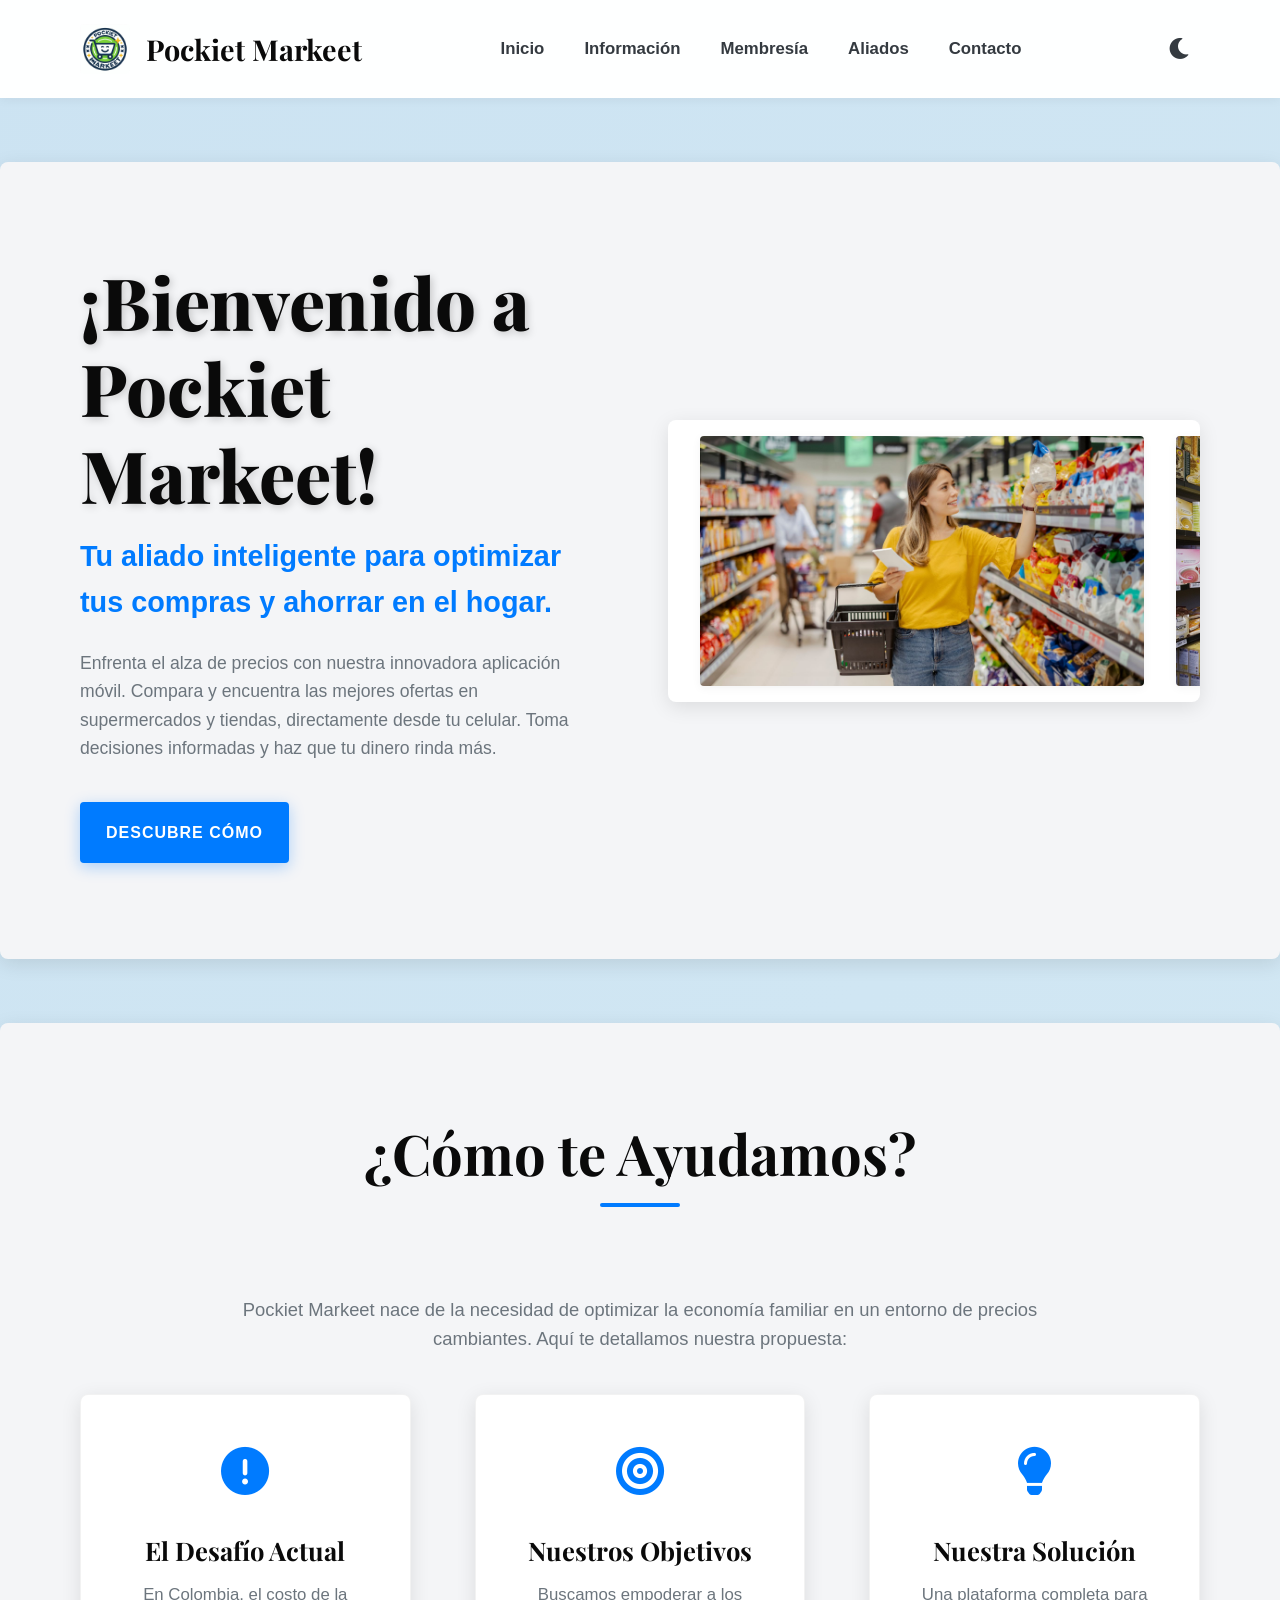
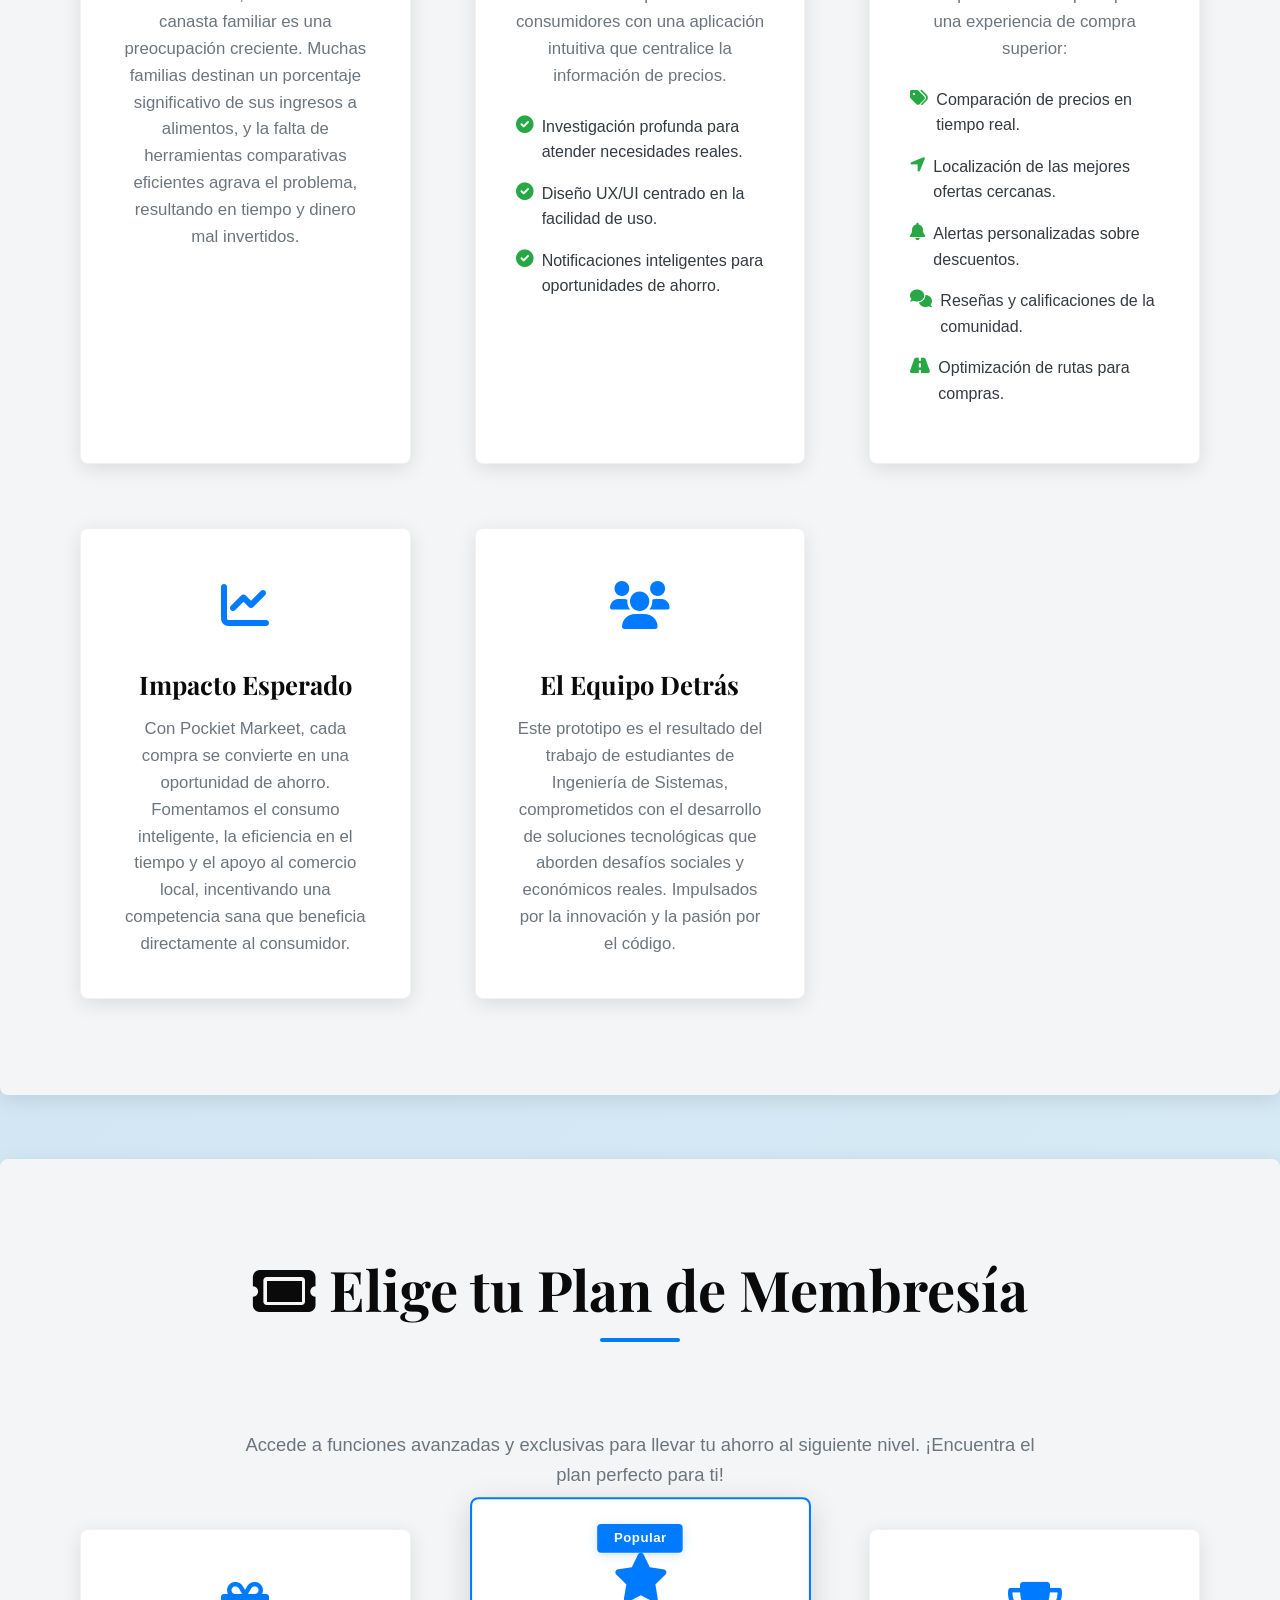
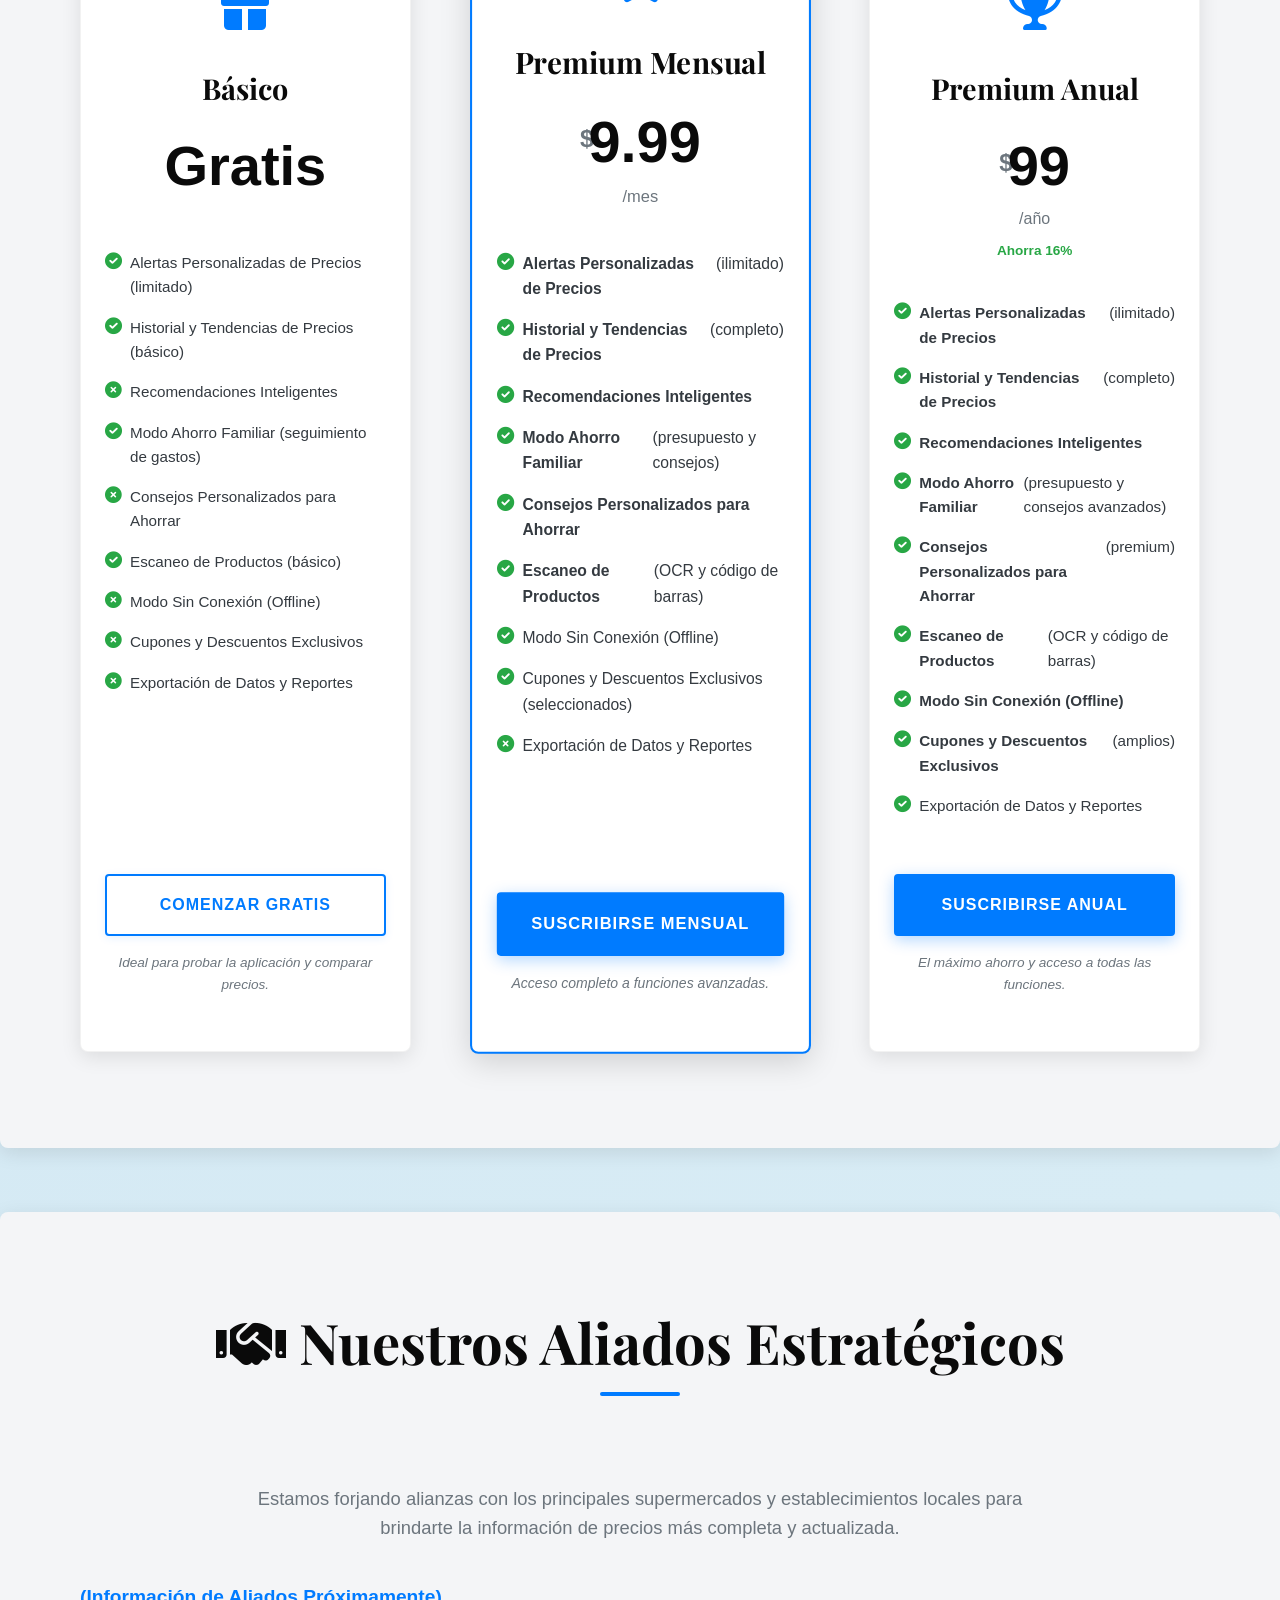
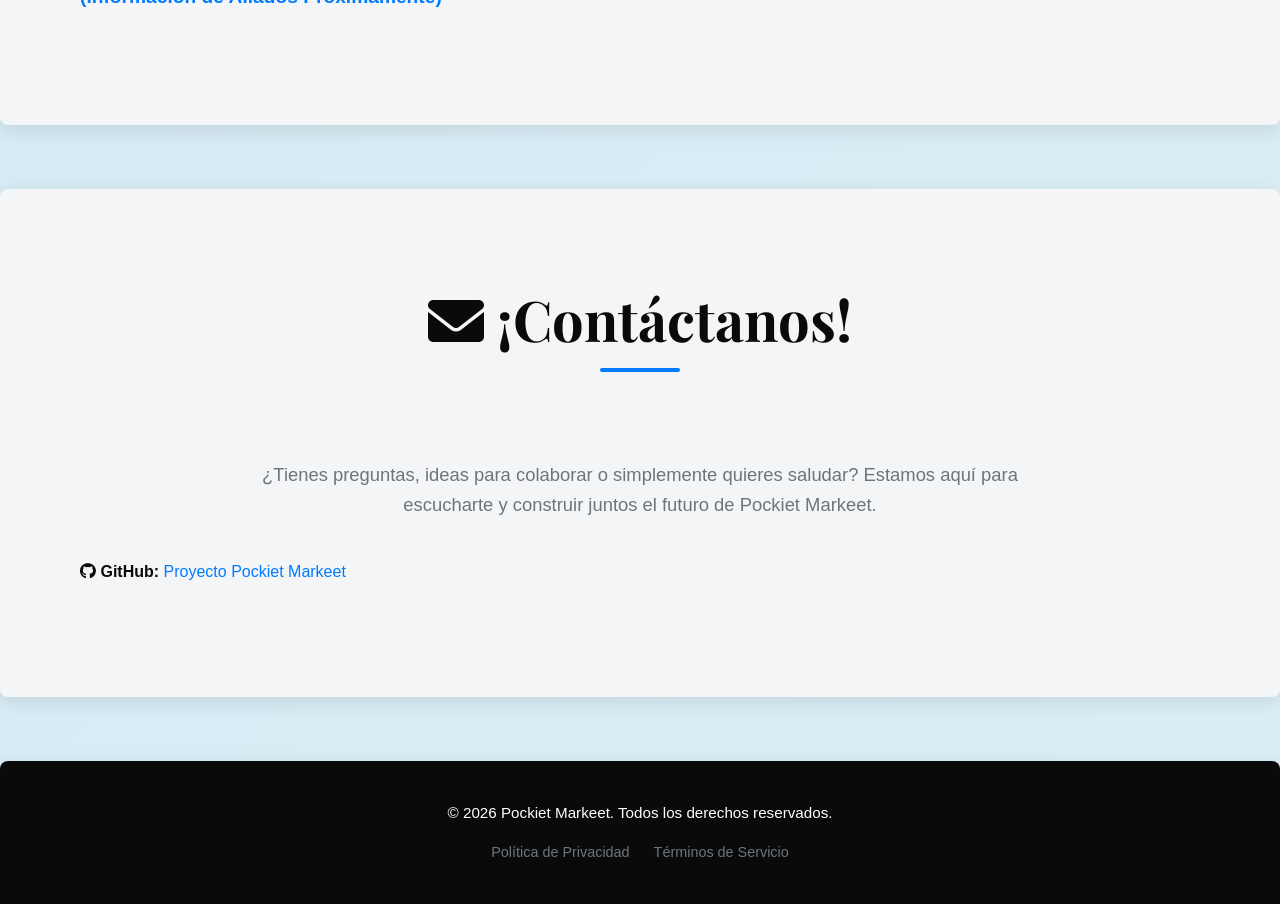
==== index.html @ 4f22624b "Pequeño detalle del github" ====
<!DOCTYPE html>
<html lang="es">
<head>
    <meta charset="UTF-8">
    <meta name="viewport" content="width=device-width, initial-scale=1.0">
    <title>Pockiet Markeet</title>
    <link rel="icon" type="image/jpg" href="logo pockiet markeet.jpg"> 

    <link rel="preconnect" href="https://fonts.googleapis.com">
    <link rel="preconnect" href="https://fonts.gstatic.com" crossorigin>
    <link href="https://fonts.googleapis.com/css2?family=Lato:wght@300;400;700&family=Playfair+Display:wght@700;800&display=swap" rel="stylesheet">

    <link rel="stylesheet" href="https://cdnjs.cloudflare.com/ajax/libs/font-awesome/6.0.0/css/all.min.css">

    <link rel="stylesheet" href="styles.css">
    <link rel="stylesheet" href="fondo.css"> </head>
<body class="light-mode"> <header class="site-header">
        <div class="container header-inner">
            <a href="#inicio" class="site-logo" aria-label="Volver a Inicio - Pockiet Markeet">
                <img src="logo pockiet markeet.jpg" alt="Logo Pockiet Markeet" class="logo-image">
                <span class="logo-text">Pockiet Markeet</span>
            </a>
            <nav class="main-nav" aria-label="Menú principal">
                <ul class="nav-list">
                    <li><a href="#inicio" class="nav-link">Inicio</a></li>
                    <li><a href="#informacion" class="nav-link">Información</a></li>
                    <li><a href="#membresia" class="nav-link">Membresía</a></li> <li><a href="#aliados" class="nav-link">Aliados</a></li>
                    <li><a href="#contacto" class="nav-link">Contacto</a></li>
                </ul>
            </nav>
            <button id="theme-toggle" class="theme-toggle" aria-label="Alternar modo oscuro/claro">
                <i class="fas fa-moon"></i> </button>
        </div>
    </header>

    <main>
        <section id="inicio" class="hero-section section-spacing fade-in" aria-labelledby="hero-heading">
            <div class="container hero-content">
                <div class="hero-text">
                    <h1 id="hero-heading" class="hero-title">¡Bienvenido a Pockiet Markeet!</h1>
                    <p class="hero-subtitle">Tu aliado inteligente para optimizar tus compras y ahorrar en el hogar.</p>
                    <p class="hero-description">Enfrenta el alza de precios con nuestra innovadora aplicación móvil. Compara y encuentra las mejores ofertas en supermercados y tiendas, directamente desde tu celular. Toma decisiones informadas y haz que tu dinero rinda más.</p>
                    <a href="#informacion" class="btn btn-primary animate-hover">Descubre Cómo</a>
                </div>
                <div class="hero-image-carousel">
                    <div class="carousel-track">
                        <img src="Elegir.jpg" alt="Captura de pantalla: Elige productos fácilmente" class="carousel-img">
                        <img src="precios.jpg" alt="Captura de pantalla: Compara precios actualizados" class="carousel-img">
                        <img src="Super.jpg" alt="Captura de pantalla: Encuentra supermercados cercanos" class="carousel-img">
                        <img src="l2.jpg" alt="Captura de pantalla: Ahorra en tus compras" class="carousel-img">
                        <img src="Elegir.jpg" alt="Captura de pantalla: Elige productos fácilmente" class="carousel-img">
                        <img src="precios.jpg" alt="Captura de pantalla: Compara precios actualizados" class="carousel-img">
                        <img src="Super.jpg" alt="Captura de pantalla: Encuentra supermercados cercanos" class="carousel-img">
                        <img src="l2.jpg" alt="Captura de pantalla: Ahorra en tus compras" class="carousel-img">
                    </div>
                </div>
            </div>
        </section>

        <section id="informacion" class="info-section section-spacing fade-in" aria-labelledby="info-section-title">
            <div class="container">
                <h2 id="info-section-title" class="section-heading">¿Cómo te Ayudamos?</h2>
                <p class="section-intro">Pockiet Markeet nace de la necesidad de optimizar la economía familiar en un entorno de precios cambiantes. Aquí te detallamos nuestra propuesta:</p>
                
                <div class="info-grid">
                    <article class="info-card">
                        <div class="card-icon"><i class="fas fa-exclamation-circle" aria-hidden="true"></i></div>
                        <h3 class="card-title">El Desafío Actual</h3>
                        <div class="card-content">
                            <p>En Colombia, el costo de la canasta familiar es una preocupación creciente. Muchas familias destinan un porcentaje significativo de sus ingresos a alimentos, y la falta de herramientas comparativas eficientes agrava el problema, resultando en tiempo y dinero mal invertidos.</p>
                        </div>
                    </article>
                    <article class="info-card">
                        <div class="card-icon"><i class="fas fa-bullseye" aria-hidden="true"></i></div>
                        <h3 class="card-title">Nuestros Objetivos</h3>
                        <div class="card-content">
                            <p>Buscamos empoderar a los consumidores con una aplicación intuitiva que centralice la información de precios.</p>
                            <ul class="feature-list">
                                <li><i class="fas fa-check-circle feature-icon" aria-hidden="true"></i> Investigación profunda para atender necesidades reales.</li>
                                <li><i class="fas fa-check-circle feature-icon" aria-hidden="true"></i> Diseño UX/UI centrado en la facilidad de uso.</li>
                                <li><i class="fas fa-check-circle feature-icon" aria-hidden="true"></i> Notificaciones inteligentes para oportunidades de ahorro.</li>
                            </ul>
                        </div>
                    </article>
                    <article class="info-card">
                        <div class="card-icon"><i class="fas fa-lightbulb" aria-hidden="true"></i></div>
                        <h3 class="card-title">Nuestra Solución</h3>
                        <div class="card-content">
                            <p>Una plataforma completa para una experiencia de compra superior:</p>
                            <ul class="feature-list">
                                <li><i class="fas fa-tags feature-icon" aria-hidden="true"></i> Comparación de precios en tiempo real.</li>
                                <li><i class="fas fa-location-arrow feature-icon" aria-hidden="true"></i> Localización de las mejores ofertas cercanas.</li>
                                <li><i class="fas fa-bell feature-icon" aria-hidden="true"></i> Alertas personalizadas sobre descuentos.</li>
                                <li><i class="fas fa-comments feature-icon" aria-hidden="true"></i> Reseñas y calificaciones de la comunidad.</li>
                                <li><i class="fas fa-road feature-icon" aria-hidden="true"></i> Optimización de rutas para compras.</li>
                            </ul>
                        </div>
                    </article>
                    <article class="info-card">
                        <div class="card-icon"><i class="fas fa-chart-line" aria-hidden="true"></i></div>
                        <h3 class="card-title">Impacto Esperado</h3>
                        <div class="card-content">
                            <p>Con Pockiet Markeet, cada compra se convierte en una oportunidad de ahorro. Fomentamos el consumo inteligente, la eficiencia en el tiempo y el apoyo al comercio local, incentivando una competencia sana que beneficia directamente al consumidor.</p>
                        </div>
                    </article>
                    <article class="info-card">
                        <div class="card-icon"><i class="fas fa-users" aria-hidden="true"></i></div>
                        <h3 class="card-title">El Equipo Detrás</h3>
                        <div class="card-content">
                            <p>Este prototipo es el resultado del trabajo de estudiantes de Ingeniería de Sistemas, comprometidos con el desarrollo de soluciones tecnológicas que aborden desafíos sociales y económicos reales. Impulsados por la innovación y la pasión por el código.</p>
                        </div>
                    </article>
                </div>
            </div>
        </section>

        <section id="membresia" class="pricing-section section-spacing fade-in" aria-labelledby="pricing-heading">
            <div class="container">
                <h2 id="pricing-heading" class="section-heading"><i class="fas fa-ticket" aria-hidden="true"></i> Elige tu Plan de Membresía</h2>
                <p class="section-description">Accede a funciones avanzadas y exclusivas para llevar tu ahorro al siguiente nivel. ¡Encuentra el plan perfecto para ti!</p>

                <div class="info-grid"> <article class="info-card plan-card free-plan-card">
                        <div class="card-icon"><i class="fas fa-gift" aria-hidden="true"></i></div>
                        <h3 class="card-title">Básico</h3>
                        <div class="plan-price">
                            <span class="amount">Gratis</span>
                        </div>
                        <div class="card-content">
                            <ul class="feature-list">
                                <li><i class="fas fa-check-circle feature-icon"></i> Alertas Personalizadas de Precios (limitado)</li>
                                <li><i class="fas fa-check-circle feature-icon"></i> Historial y Tendencias de Precios (básico)</li>
                                <li><i class="fas fa-times-circle feature-icon inactive-feature"></i> Recomendaciones Inteligentes</li>
                                <li><i class="fas fa-check-circle feature-icon"></i> Modo Ahorro Familiar (seguimiento de gastos)</li>
                                <li><i class="fas fa-times-circle feature-icon inactive-feature"></i> Consejos Personalizados para Ahorrar</li>
                                <li><i class="fas fa-check-circle feature-icon"></i> Escaneo de Productos (básico)</li>
                                <li><i class="fas fa-times-circle feature-icon inactive-feature"></i> Modo Sin Conexión (Offline)</li>
                                <li><i class="fas fa-times-circle feature-icon inactive-feature"></i> Cupones y Descuentos Exclusivos</li>
                                <li><i class="fas fa-times-circle feature-icon inactive-feature"></i> Exportación de Datos y Reportes</li>
                            </ul>
                            <a href="#" class="btn btn-secondary animate-hover">Comenzar Gratis</a>
                        </div>
                        <p class="plan-note">Ideal para probar la aplicación y comparar precios.</p>
                    </article>

                    <article class="info-card plan-card monthly-plan-card featured-plan-card">
                        <span class="popular-badge">Popular</span>
                        <div class="card-icon"><i class="fas fa-star" aria-hidden="true"></i></div>
                        <h3 class="card-title">Premium Mensual</h3>
                        <div class="plan-price">
                            <span class="currency">$</span><span class="amount">9.99</span><span class="frequency">/mes</span>
                        </div>
                        <div class="card-content">
                            <ul class="feature-list">
                                <li><i class="fas fa-check-circle feature-icon"></i> <strong>Alertas Personalizadas de Precios</strong> (ilimitado)</li>
                                <li><i class="fas fa-check-circle feature-icon"></i> <strong>Historial y Tendencias de Precios</strong> (completo)</li>
                                <li><i class="fas fa-check-circle feature-icon"></i> <strong>Recomendaciones Inteligentes</strong></li>
                                <li><i class="fas fa-check-circle feature-icon"></i> <strong>Modo Ahorro Familiar</strong> (presupuesto y consejos)</li>
                                <li><i class="fas fa-check-circle feature-icon"></i> <strong>Consejos Personalizados para Ahorrar</strong></li>
                                <li><i class="fas fa-check-circle feature-icon"></i> <strong>Escaneo de Productos</strong> (OCR y código de barras)</li>
                                <li><i class="fas fa-check-circle feature-icon"></i> Modo Sin Conexión (Offline)</li>
                                <li><i class="fas fa-check-circle feature-icon"></i> Cupones y Descuentos Exclusivos (seleccionados)</li>
                                <li><i class="fas fa-times-circle feature-icon inactive-feature"></i> Exportación de Datos y Reportes</li>
                            </ul>
                            <a href="#" class="btn btn-primary animate-hover">Suscribirse Mensual</a>
                        </div>
                        <p class="plan-note">Acceso completo a funciones avanzadas.</p>
                    </article>

                    <article class="info-card plan-card annual-plan-card">
                        <div class="card-icon"><i class="fas fa-trophy" aria-hidden="true"></i></div>
                        <h3 class="card-title">Premium Anual</h3>
                        <div class="plan-price">
                            <span class="currency">$</span><span class="amount">99</span><span class="frequency">/año</span>
                            <span class="save-indicator">Ahorra 16%</span>
                        </div>
                        <div class="card-content">
                            <ul class="feature-list">
                                <li><i class="fas fa-check-circle feature-icon"></i> <strong>Alertas Personalizadas de Precios</strong> (ilimitado)</li>
                                <li><i class="fas fa-check-circle feature-icon"></i> <strong>Historial y Tendencias de Precios</strong> (completo)</li>
                                <li><i class="fas fa-check-circle feature-icon"></i> <strong>Recomendaciones Inteligentes</strong></li>
                                <li><i class="fas fa-check-circle feature-icon"></i> <strong>Modo Ahorro Familiar</strong> (presupuesto y consejos avanzados)</li>
                                <li><i class="fas fa-check-circle feature-icon"></i> <strong>Consejos Personalizados para Ahorrar</strong> (premium)</li>
                                <li><i class="fas fa-check-circle feature-icon"></i> <strong>Escaneo de Productos</strong> (OCR y código de barras)</li>
                                <li><i class="fas fa-check-circle feature-icon"></i> <strong>Modo Sin Conexión (Offline)</strong></li>
                                <li><i class="fas fa-check-circle feature-icon"></i> <strong>Cupones y Descuentos Exclusivos</strong> (amplios)</li>
                                <li><i class="fas fa-check-circle feature-icon"></i> Exportación de Datos y Reportes</li>
                            </ul>
                            <a href="#" class="btn btn-primary animate-hover">Suscribirse Anual</a>
                        </div>
                        <p class="plan-note">El máximo ahorro y acceso a todas las funciones.</p>
                    </article>

                </div>
            </div>
        </section>

        <section id="aliados" class="partners-section section-spacing fade-in" aria-labelledby="partners-heading">
            <div class="container">
                <h2 id="partners-heading" class="section-heading"><i class="fas fa-handshake" aria-hidden="true"></i> Nuestros Aliados Estratégicos</h2>
                <p class="section-description">Estamos forjando alianzas con los principales supermercados y establecimientos locales para brindarte la información de precios más completa y actualizada.</p>
                <div class="partners-placeholder">
                    <p class="text-highlight"><strong>(Información de Aliados Próximamente)</strong></p>
                    <div class="loading-spinner" aria-label="Cargando información de aliados"></div>
                </div>
            </div>
        </section>

        <section id="contacto" class="contact-section section-spacing fade-in" aria-labelledby="contact-heading">
            <div class="container contact-content">
                <h2 id="contact-heading" class="section-heading"><i class="fas fa-envelope" aria-hidden="true"></i> ¡Contáctanos!</h2>
                <p class="section-description">¿Tienes preguntas, ideas para colaborar o simplemente quieres saludar? Estamos aquí para escucharte y construir juntos el futuro de Pockiet Markeet.</p>
                <div class="contact-info">
                    <p class="contact-item">
                        <i class="fab fa-github contact-icon" aria-hidden="true"></i> 
                        <strong>GitHub:</strong> <a href="https://github.com/Juan-avila1507/Pockiet-Markeet" target="_blank" rel="noopener noreferrer" class="contact-link">Proyecto Pockiet Markeet</a>
                    </p>
                    </div>
            </div>
        </section>
    </main>

    <footer class="site-footer">
        <div class="container footer-inner">
            <p>&copy; <span id="currentYear"></span> Pockiet Markeet. Todos los derechos reservados.</p>
            <div class="footer-links">
                <a href="#" class="footer-link">Política de Privacidad</a>
                <a href="#" class="footer-link">Términos de Servicio</a>
            </div>
        </div>
    </footer>

    <script src="scripts.js"></script>
</body>
</html>
---- styles.css ----
/* --- Variables CSS (Definición global, valores por defecto para light mode) --- */
:root {
    /* Modo Claro (Default) */
    --primary-bg: #FFFFFF; /* Blanco para fondos principales */
    --secondary-bg: #F4F5F7; /* Gris muy claro para secciones */
    --card-bg: #FFFFFF; /* Blanco para tarjetas */
    --header-bg: rgba(255, 255, 255, 0.98); /* Blanco translúcido para header */
    --footer-bg: #0A0A0A; /* Negro profundo para footer */

    --primary-text: #0A0A0A; /* Negro profundo para texto principal */
    --secondary-text: #343A40; /* Gris oscuro para texto secundario */
    --medium-text: #6C757D; /* Gris medio para descripciones */
    --highlight-text: #007bff; /* Azul vibrante para resaltes y enlaces */

    --accent-blue: #007bff;
    --accent-green: #28a745;
    --white: #FFFFFF; /* Añadido para el modo oscuro */


    --shadow-light: 0 2px 10px rgba(0, 0, 0, 0.05);
    --shadow-medium: 0 5px 20px rgba(0, 0, 0, 0.1);
    --shadow-hover: 0 8px 30px rgba(0, 0, 0, 0.15);

    /* Tipografía: Elegante para títulos, legible para cuerpo */
    --font-heading: 'Playfair Display', serif;
    --font-body: 'Lato', sans-serif;
    --font-size-base: 1rem; /* 16px */

    /* Espaciado: Sistema modular para consistencia */
    --spacing-xxs: 0.25rem; /* 4px */
    --spacing-xs: 0.5rem;   /* 8px */
    --spacing-sm: 1rem;     /* 16px */
    --spacing-md: 1.5rem;   /* 24px */
    --spacing-lg: 2.5rem;   /* 40px */
    --spacing-xl: 4rem;     /* 64px */
    --spacing-xxl: 6rem;    /* 96px */

    /* Bordes y Transiciones */
    --border-radius-sm: 4px;
    --border-radius-md: 8px;
    --transition-fast: 0.2s ease-out;
    --transition-medium: 0.3s ease-in-out;
    --transition-slow: 0.5s ease;
}

/* --- Modo Oscuro: Sobrescribe las variables --- */
body.dark-mode {
    --primary-bg: #071E26; /* Azul muy oscuro, casi negro, para fondos principales */
    --secondary-bg: rgba(26, 43, 52, 0.9); /* Gris azulado oscuro para secciones */
    --card-bg: #071E26; /* Azul muy oscuro para tarjetas */
    --header-bg: rgba(7, 30, 38, 0.95); /* Fondo oscuro translúcido para header */
    --footer-bg: #071E26; /* Azul muy oscuro para footer */

    --primary-text: #E0E6EB; /* Gris muy claro para texto principal */
    --secondary-text: #A9B3BB; /* Gris medio para texto secundario */
    --medium-text: #A9B3BB; /* Gris medio para descripciones */
    --highlight-text: #7CDDFF; /* Azul claro vibrante para resaltes y enlaces */

    --shadow-light: 0 4px 15px rgba(0, 0, 0, 0.2);
    --shadow-medium: 0 8px 30px rgba(0, 0, 0, 0.3);
    --shadow-hover: 0 12px 40px rgba(0, 0, 0, 0.4);
}


/* --- Estilos Globales y Reset Ligeros --- */
*, *::before, *::after {
    box-sizing: border-box;
    margin: 0;
    padding: 0;
}

html {
    scroll-behavior: smooth;
    font-size: var(--font-size-base);
}

body {
    font-family: var(--font-body);
    color: var(--primary-text); /* Usa la variable de texto principal */
    line-height: 1.6;
    overflow-x: hidden;
    /* IMPORTANTE: El background-color principal del body se gestiona en fondo.css */
    -webkit-font-smoothing: antialiased;
    -moz-osx-font-smoothing: grayscale;
    transition: background-color var(--transition-medium), color var(--transition-medium); /* Suave transición de colores */
}

/* Ocultar para lectores de pantalla */
.sr-only {
    position: absolute;
    width: 1px;
    height: 1px;
    padding: 0;
    margin: -1px;
    overflow: hidden;
    clip: rect(0, 0, 0, 0);
    white-space: nowrap;
    border-width: 0;
}

/* Tipografía de Encabezados */
h1, h2, h3, h4, h5, h6 {
    font-family: var(--font-heading);
    color: var(--primary-text); /* Usa la variable de texto principal */
    line-height: 1.2;
    margin-bottom: var(--spacing-md);
    transition: color var(--transition-medium);
}

h1 { font-size: clamp(2.5rem, 6vw, 4.5rem); font-weight: 800; }
h2 { font-size: clamp(2rem, 4.5vw, 3.5rem); font-weight: 700; }
h3 { font-size: clamp(1.5rem, 3.5vw, 2.2rem); font-weight: 700; }

p {
    margin-bottom: var(--spacing-sm);
}

a {
    color: var(--highlight-text); /* Usa la variable de texto de resalte */
    text-decoration: none;
    transition: color var(--transition-fast), transform var(--transition-fast);
}

a:hover {
    color: var(--primary-text); /* Al hover, va al color de texto principal */
    transform: translateY(-2px);
}

/* --- Reutilizables / Componentes Base --- */
.container {
    max-width: 1200px;
    margin: 0 auto;
    padding: 0 var(--spacing-lg); 
}

.section-spacing {
    padding-top: var(--spacing-xxl);
    padding-bottom: var(--spacing-xxl);
    background-color: var(--secondary-bg); /* Usa la variable de fondo secundario */
    border-radius: var(--border-radius-md);
    box-shadow: var(--shadow-medium);
    margin-bottom: var(--spacing-xl);
    position: relative;
    overflow: hidden;
    backdrop-filter: blur(5px);
    transition: background-color var(--transition-medium), box-shadow var(--transition-medium), backdrop-filter var(--transition-medium);
}
.section-spacing:last-of-type {
    margin-bottom: 0;
}


.section-heading {
    text-align: center;
    margin-bottom: var(--spacing-xl);
    position: relative;
    padding-bottom: var(--spacing-md);
}
.section-heading::after {
    content: '';
    display: block;
    width: 80px;
    height: 4px;
    background-color: var(--accent-blue); /* Usa la variable de acento */
    margin: var(--spacing-sm) auto 0 auto;
    border-radius: var(--border-radius-sm);
    transition: background-color var(--transition-medium);
}

.section-intro, .section-description {
    text-align: center;
    max-width: 800px;
    margin: 0 auto var(--spacing-lg) auto;
    font-size: 1.15rem;
    color: var(--medium-text); /* Usa la variable de texto medio */
    transition: color var(--transition-medium);
}

.text-highlight {
    color: var(--highlight-text); /* Usa la variable de texto de resalte */
    font-weight: 700;
    font-size: 1.2rem;
    transition: color var(--transition-medium);
}

/* Botones (Clase genérica) */
.btn {
    display: inline-block;
    padding: var(--spacing-sm) var(--spacing-md);
    border-radius: var(--border-radius-sm);
    font-weight: 700;
    text-align: center;
    cursor: pointer;
    transition: all var(--transition-fast);
    text-transform: uppercase;
    letter-spacing: 1px;
}

.btn-primary {
    background-color: var(--accent-blue); /* Usa la variable de acento */
    color: var(--primary-bg); /* Color de texto del botón, que será blanco en oscuro y primary-text en claro */
    border: 2px solid var(--accent-blue);
    box-shadow: 0 4px 15px rgba(0, 123, 255, 0.3);
    transition: background-color var(--transition-medium), border-color var(--transition-medium), box-shadow var(--transition-medium), color var(--transition-medium);
}

.btn-primary:hover {
    background-color: var(--primary-text); /* Ahora el hover cambiará al color de texto principal */
    border-color: var(--primary-text);
    transform: translateY(-3px);
    box-shadow: var(--shadow-hover);
}

.btn-secondary { /* Nuevo estilo para botón secundario (Gratis) */
    background-color: transparent;
    color: var(--accent-blue);
    border: 2px solid var(--accent-blue);
    box-shadow: 0 2px 8px rgba(0, 123, 255, 0.1);
    transition: all var(--transition-medium);
}

.btn-secondary:hover {
    background-color: var(--accent-blue);
    color: var(--primary-bg);
    transform: translateY(-3px);
    box-shadow: var(--shadow-hover);
}


/* --- Header del Sitio --- */
.site-header {
    position: sticky;
    top: 0;
    z-index: 1000;
    background-color: var(--header-bg); /* Usa la variable de fondo del header */
    backdrop-filter: blur(15px);
    box-shadow: var(--shadow-light);
    padding: var(--spacing-md) 0;
    transition: background-color var(--transition-medium), backdrop-filter var(--transition-medium), box-shadow var(--transition-medium);
}

.header-inner {
    display: flex;
    justify-content: space-between;
    align-items: center;
    gap: var(--spacing-md);
    flex-wrap: wrap;
}

.site-logo {
    display: flex;
    align-items: center;
    gap: var(--spacing-sm);
    color: var(--primary-text); /* Usa la variable de texto principal */
    font-family: var(--font-heading);
    font-size: 1.8rem;
    font-weight: 700;
    text-decoration: none;
    transition: transform var(--transition-fast), color var(--transition-medium);
}
.site-logo:hover {
    transform: scale(1.02);
}

.logo-image {
    height: 50px;
    border-radius: var(--border-radius-sm);
}

.main-nav .nav-list {
    display: flex;
    list-style: none;
    gap: var(--spacing-lg);
}

.nav-link {
    font-weight: 700;
    color: var(--secondary-text); /* Usa la variable de texto secundario */
    font-size: 1.05rem;
    position: relative;
    padding: var(--spacing-xs) 0;
    transition: color var(--transition-medium);
}

.nav-link::after {
    content: '';
    position: absolute;
    bottom: 0;
    left: 0;
    width: 0;
    height: 3px;
    background-color: var(--accent-blue);
    transition: width var(--transition-fast) ease-out, background-color var(--transition-medium);
}
.nav-link:hover::after, .nav-link:focus::after {
    width: 100%;
}
.nav-link:focus {
    outline: 2px dashed var(--accent-blue);
    outline-offset: 4px;
}

/* Theme Toggle Button */
.theme-toggle {
    background: none;
    border: none;
    font-size: 1.5rem;
    cursor: pointer;
    color: var(--secondary-text); /* Color del ícono según el tema */
    transition: color var(--transition-fast);
    padding: var(--spacing-xs);
    border-radius: var(--border-radius-sm);
    outline-offset: 4px;
}

.theme-toggle:hover {
    color: var(--highlight-text); /* Color de resalte al hover */
}
.theme-toggle:focus {
    outline: 2px dashed var(--highlight-text);
}


/* --- Sección Hero (Inicio) --- */
.hero-section {
    background-color: var(--secondary-bg); /* Usa la variable de fondo secundario */
    padding-top: var(--spacing-xxl);
    padding-bottom: var(--spacing-xxl);
    margin-top: var(--spacing-xl);
    text-align: left;
    display: flex;
    align-items: center;
    backdrop-filter: blur(8px);
    transition: background-color var(--transition-medium), backdrop-filter var(--transition-medium);
}

.hero-content {
    display: flex;
    flex-wrap: wrap;
    align-items: center;
    gap: var(--spacing-xl);
}

.hero-text {
    flex: 1;
    min-width: 300px;
    padding-right: var(--spacing-md);
}

.hero-title {
    color: var(--primary-text); /* Usa la variable de texto principal (cambiará según el modo) */
    margin-bottom: var(--spacing-sm);
    text-shadow: 2px 2px 8px rgba(0,0,0,0.2); /* Sombra ajustada para ambos modos */
    transition: color var(--transition-medium);
}
body.dark-mode .hero-title { /* En modo oscuro, queremos un blanco puro */
    color: var(--white);
}

.hero-subtitle {
    font-size: clamp(1.2rem, 2.5vw, 1.8rem);
    color: var(--highlight-text); /* Usa la variable de texto de resalte */
    font-weight: 700;
    margin-bottom: var(--spacing-md);
    transition: color var(--transition-medium);
}

.hero-description {
    font-size: 1.1rem;
    color: var(--medium-text); /* Usa la variable de texto medio */
    margin-bottom: var(--spacing-lg);
    max-width: 600px;
    transition: color var(--transition-medium);
}

.hero-image-carousel {
    flex: 1;
    min-width: 300px;
    max-width: 600px;
    overflow: hidden;
    border-radius: var(--border-radius-md);
    box-shadow: var(--shadow-medium);
    position: relative;
    padding: var(--spacing-sm);
    background-color: var(--card-bg); /* Usa la variable de fondo de tarjeta */
    transition: background-color var(--transition-medium), box-shadow var(--transition-medium);
}

.carousel-track {
    display: flex;
    width: calc(300px * 8);
    animation: carouselScroll 25s linear infinite;
    will-change: transform;
}
.carousel-track:hover {
    animation-play-state: paused;
}

.carousel-img {
    flex: 0 0 300px;
    width: 100%;
    height: 250px;
    object-fit: cover;
    display: block;
    border-radius: var(--border-radius-sm);
    box-shadow: var(--shadow-light);
    margin: 0 var(--spacing-sm);
    transition: transform var(--transition-fast);
}
.carousel-img:hover {
    transform: scale(1.02);
}

@keyframes carouselScroll {
    0% { transform: translateX(0); }
    100% { transform: translateX(calc(-300px * 4)); }
}


/* --- Sección Información (Grid de Tarjetas) --- */
.info-section {
    /* Ya hereda de .section-spacing */
}

.info-grid {
    display: grid;
    grid-template-columns: repeat(auto-fit, minmax(300px, 1fr));
    gap: var(--spacing-xl);
    margin-top: var(--spacing-lg);
}

.info-card {
    background-color: var(--card-bg); /* Usa la variable de fondo de tarjeta */
    border-radius: var(--border-radius-md);
    box-shadow: var(--shadow-medium);
    padding: var(--spacing-lg);
    text-align: center;
    transition: transform var(--transition-medium), box-shadow var(--transition-medium), background-color var(--transition-medium);
    border: 1px solid rgba(0, 0, 0, 0.05); /* Borde sutil, ajuste para ambos modos */
}
body.dark-mode .info-card { /* Borde más claro en modo oscuro */
    border-color: rgba(255, 255, 255, 0.08);
}

.info-card:hover {
    transform: translateY(-10px);
    box-shadow: var(--shadow-hover);
}

.card-icon {
    font-size: 3rem;
    color: var(--accent-blue); /* Usa la variable de acento */
    margin-bottom: var(--spacing-md);
    display: block;
    transition: color var(--transition-fast);
}
.info-card:hover .card-icon {
    color: var(--highlight-text); /* Cambio de color en el hover */
}

.card-title {
    margin-bottom: var(--spacing-sm);
    font-size: 1.6rem;
    color: var(--primary-text); /* Usa la variable de texto principal */
    transition: color var(--transition-medium);
}
body.dark-mode .card-title { /* En modo oscuro, queremos un blanco puro */
    color: var(--white);
}

.card-content p {
    font-size: 1.05rem;
    color: var(--medium-text); /* Usa la variable de texto medio */
    margin-bottom: var(--spacing-sm);
    transition: color var(--transition-medium);
}
.card-content p:last-child {
    margin-bottom: 0;
}

.feature-list {
    list-style: none;
    padding: 0;
    text-align: left;
    margin-top: var(--spacing-md);
}
.feature-list li {
    display: flex;
    align-items: flex-start;
    gap: var(--spacing-xs);
    margin-bottom: var(--spacing-sm);
    font-size: 1rem;
    color: var(--secondary-text); /* Usa la variable de texto secundario */
    transition: color var(--transition-medium);
}
.feature-icon {
    color: var(--accent-green);
    font-size: 1.1em;
    flex-shrink: 0;
    padding-top: 2px;
}

/* --- Sección de Membresía (Pricing) - Adaptando info-card --- */
.pricing-section {
    /* No necesita estilos de grid, ya usa info-grid */
}

/* Estilos específicos para info-card usadas como planes */
.plan-card {
    display: flex; /* Para organizar el icono, título, precio y contenido */
    flex-direction: column;
    justify-content: space-between; /* Empujar el botón hacia abajo */
    padding: var(--spacing-lg) var(--spacing-md); /* Ajustar padding */
    position: relative; /* Para la insignia popular */
}

.plan-card .card-content { /* Asegura que el contenido ocupe el espacio */
    flex-grow: 1;
    display: flex;
    flex-direction: column;
    justify-content: space-between;
}

.plan-card .card-icon {
    margin-bottom: var(--spacing-md);
}

.plan-card .card-title {
    margin-bottom: var(--spacing-sm);
    font-size: 1.8rem; /* Hacer el título del plan más grande */
}

.plan-price {
    font-size: 2.5rem;
    font-weight: 700;
    color: var(--accent-blue);
    margin-bottom: var(--spacing-md); /* Espacio después del precio */
    transition: color var(--transition-medium);
    text-align: center; /* Centrar el precio */
}
.plan-price .currency {
    font-size: 1.5rem; /* Ajustar el tamaño del símbolo de moneda */
    vertical-align: super; /* Para que quede arriba del número */
    margin-right: -5px; /* Para que quede más pegado al número */
    color: var(--medium-text); /* Un color más suave para el símbolo */
}
.plan-price .amount {
    font-size: 3.5rem; /* Hacer el número del precio más grande */
    color: var(--primary-text); /* El color del texto principal para el número */
    transition: color var(--transition-medium);
}
body.dark-mode .plan-price .amount {
    color: var(--white);
}
.plan-price .frequency {
    font-size: 1rem;
    font-weight: 400;
    color: var(--medium-text);
    display: block; /* Para que /mes o /año vaya en una nueva línea */
    margin-top: -5px; /* Ajuste para acercar a la cantidad */
}

/* Ajustar el feature-list dentro de los planes */
.plan-card .feature-list {
    margin-top: var(--spacing-sm); /* Menos margen arriba para la lista de características */
    margin-bottom: var(--spacing-lg); /* Más espacio antes del botón */
    flex-grow: 1; /* Permitir que la lista crezca para rellenar el espacio */
}

.plan-card .feature-list li {
    font-size: 0.95rem; /* Un poco más pequeño para las características */
}

.plan-card .btn {
    width: 100%; /* Botones de los planes al 100% de ancho de la tarjeta */
    margin-top: auto; /* Empuja el botón al final de la tarjeta */
}

.plan-note {
    font-size: 0.85rem;
    color: var(--medium-text);
    font-style: italic;
    margin-top: var(--spacing-sm); /* Espacio entre el botón y la nota */
}

/* Estilo para el plan destacado (Mensual) */
.plan-card.featured-plan-card {
    transform: translateY(-15px) scale(1.03); /* Un poco más de elevación y escala */
    box-shadow: var(--shadow-hover);
    border: 2px solid var(--accent-blue); /* Borde de acento para el plan destacado */
    z-index: 10;
}
body.dark-mode .plan-card.featured-plan-card {
    border-color: var(--highlight-text); /* Borde de acento en modo oscuro */
}

.plan-card.featured-plan-card .card-icon,
.plan-card.featured-plan-card .plan-price {
    color: var(--accent-blue); /* Color de acento para ícono y precio en el destacado */
}
body.dark-mode .plan-card.featured-plan-card .card-icon,
body.dark-mode .plan-card.featured-plan-card .plan-price {
    color: var(--highlight-text); /* Color de acento en modo oscuro */
}

/* Insignia de "Popular" */
.popular-badge {
    position: absolute;
    top: var(--spacing-md); /* Ajustar posición para que no choque con el icono */
    left: 50%;
    transform: translateX(-50%);
    background-color: var(--accent-blue);
    color: var(--primary-bg);
    padding: var(--spacing-xxs) var(--spacing-sm);
    border-radius: var(--border-radius-sm);
    font-size: 0.8rem;
    font-weight: bold;
    letter-spacing: 0.5px;
    box-shadow: 0 2px 10px rgba(0, 123, 255, 0.2);
    transition: background-color var(--transition-medium);
}
body.dark-mode .popular-badge {
    background-color: var(--highlight-text);
    color: var(--primary-bg);
    box-shadow: 0 2px 10px rgba(124, 221, 255, 0.2);
}


/* Indicador de Ahorro en el Plan Anual */
.save-indicator {
    display: block;
    font-size: 0.85rem;
    color: var(--accent-green);
    font-weight: bold;
    margin-top: var(--spacing-xs);
}


/* --- Footer del Sitio --- */
.site-footer {
    background-color: var(--footer-bg);
    color: var(--white); /* ¡CAMBIO AQUÍ! Ahora el texto del footer siempre será blanco */
    padding: var(--spacing-lg) 0;
    text-align: center;
    transition: background-color var(--transition-medium), color var(--transition-medium);
    margin-top: var(--spacing-xl);
    border-top-left-radius: var(--border-radius-md);
    border-top-right-radius: var(--border-radius-md);
    box-shadow: var(--shadow-medium);
}

.footer-inner {
    display: flex;
    flex-direction: column;
    align-items: center;
    gap: var(--spacing-sm);
}

.site-footer p {
    margin: 0;
    font-size: 0.95rem;
}

.footer-links {
    display: flex;
    gap: var(--spacing-md);
    flex-wrap: wrap;
    justify-content: center;
}

.footer-link {
    color: var(--medium-text); /* Este color se mantiene, será un gris medio en ambos modos */
    font-size: 0.9rem;
    transition: color var(--transition-fast);
}

.footer-link:hover {
    color: var(--highlight-text);
    transform: translateY(0);
}

/* --- Media Queries para Responsividad (ADAPTADO A TU CÓDIGO) --- */

/* Para pantallas más pequeñas que 1024px (ej. laptops pequeñas, tablets en horizontal) */
@media (max-width: 1024px) {
    .container {
        padding: 0 var(--spacing-md); /* Reducir padding lateral en contenedores */
    }

    .section-spacing {
        padding-top: var(--spacing-xl);
        padding-bottom: var(--spacing-xl);
        margin-bottom: var(--spacing-lg); /* Menos espacio entre secciones */
    }

    .site-header {
        padding: var(--spacing-sm) 0; /* Menos padding en header */
    }

    .main-nav .nav-list {
        gap: var(--spacing-md); /* Reducir espacio entre enlaces de navegación */
    }

    /* Hero Section */
    .hero-title {
        font-size: clamp(2.5rem, 5vw, 4rem); /* Ajuste de tamaño de título en hero */
    }
    .hero-subtitle {
        font-size: clamp(1.2rem, 2.5vw, 1.6rem); /* Ajuste de subtítulo */
    }
    .hero-description {
        font-size: 1rem; /* Texto más pequeño */
    }
    .hero-content {
        flex-direction: column; /* Apilar contenido en hero */
        text-align: center;
    }
    .hero-text {
        padding-right: 0; /* Eliminar padding derecho */
        margin-bottom: var(--spacing-lg);
    }
    .hero-image-carousel {
        max-width: 100%; /* Ajustar ancho máximo del carrusel */
        width: 95%; /* Un poco de margen */
        margin: 0 auto;
    }
}


/* Para tablets (vertical) y móviles grandes (máx. 768px) */
@media (max-width: 768px) {
    .container {
        padding: 0 var(--spacing-sm); /* Más padding lateral en contenedores */
    }

    /* Ajustes de tipografía para pantallas más pequeñas */
    h1 { font-size: clamp(2rem, 8vw, 3.2rem); }
    h2 { font-size: clamp(1.8rem, 6vw, 2.8rem); }
    h3 { font-size: clamp(1.4rem, 5vw, 2rem); }

    .section-heading {
        margin-bottom: var(--spacing-lg);
    }
    .section-intro, .section-description {
        font-size: 0.95rem; /* Un poco más pequeña */
        margin-bottom: var(--spacing-md);
    }
    .text-highlight {
        font-size: 1.05rem;
    }

    /* Header y Navegación */
    .header-inner {
        flex-direction: column; /* Apilar logo, nav y toggle */
        align-items: center;
        gap: var(--spacing-sm);
    }
    .site-logo {
        font-size: 1.6rem;
    }
    .logo-image {
        height: 45px;
    }
    .main-nav .nav-list {
        flex-direction: column; /* Apilar enlaces de navegación */
        gap: var(--spacing-xs); /* Menos espacio entre ellos */
        text-align: center;
        margin-top: var(--spacing-sm);
    }
    .nav-link {
        padding: var(--spacing-xs) 0;
        font-size: 1rem;
    }
    .theme-toggle {
        font-size: 1.4rem;
    }

    /* Botones */
    .btn {
        padding: var(--spacing-xs) var(--spacing-sm); /* Ajustar padding del botón */
        font-size: 0.95rem;
    }

    /* Carrusel en Hero */
    .carousel-track {
        animation: carouselScrollMobile 20s linear infinite; /* Animación más rápida para móvil */
        width: calc(100% * 8); /* Ajustar ancho para un solo elemento visible */
    }
    .carousel-img {
        flex: 0 0 100%; /* Una imagen por vista en móvil */
        height: 200px; /* Reducir altura de la imagen */
        margin: 0; /* Eliminar margen entre imágenes en móvil */
        box-shadow: none; /* Eliminar sombra extra */
    }
    @keyframes carouselScrollMobile {
        0% { transform: translateX(0); }
        100% { transform: translateX(calc(-100% * 4)); } /* Desplaza 4 imágenes completas */
    }

    /* Tarjetas de Información y Membresía (info-grid) */
    .info-grid {
        grid-template-columns: 1fr; /* Una columna en pantallas pequeñas */
        gap: var(--spacing-md); /* Reducir el gap */
        margin-top: var(--spacing-md);
    }
    .info-card {
        padding: var(--spacing-md); /* Menos padding en las tarjetas */
    }
    /* Desactivar transformaciones de hover para pantallas táctiles */
    .info-card:hover {
        transform: translateY(0); /* Eliminar animación de elevación en hover */
        box-shadow: var(--shadow-medium); /* Mantener sombra base */
    }
    /* Ajustes específicos para el plan destacado */
    .plan-card.featured-plan-card {
        transform: translateY(0); /* Eliminar elevación del destacado */
        border: 1px solid rgba(0, 0, 0, 0.05); /* Volver al borde sutil */
        box-shadow: var(--shadow-medium); /* Sombra estándar */
    }
    body.dark-mode .plan-card.featured-plan-card {
        border-color: rgba(255, 255, 255, 0.08); /* Borde sutil en modo oscuro */
    }

    /* Contenido de las tarjetas (iconos, títulos, precios, listas) */
    .card-icon {
        font-size: 2.8rem;
    }
    .card-title {
        font-size: 1.5rem;
    }
    .card-content p {
        font-size: 0.95rem;
    }
    .feature-list li {
        font-size: 0.9rem;
    }
    .plan-price .amount {
        font-size: 3rem;
    }
    .plan-price .currency {
        font-size: 1.3rem;
    }
    .plan-price .frequency {
        font-size: 0.9rem;
    }
    .plan-note {
        font-size: 0.8rem;
    }
    .popular-badge {
        font-size: 0.75rem;
        padding: var(--spacing-xxs) var(--spacing-sm);
        top: var(--spacing-sm); /* Ajustar posición en móvil */
    }
    .save-indicator {
        font-size: 0.8rem;
    }

    /* Footer */
    .footer-inner {
        flex-direction: column; /* Apilar elementos del footer */
        gap: var(--spacing-sm);
    }
    .footer-links {
        flex-direction: column; /* Apilar enlaces del footer */
        gap: var(--spacing-xs);
    }
    .footer-link {
        font-size: 0.85rem;
    }
    .site-footer p {
        font-size: 0.85rem;
    }
}

/* Para móviles pequeños (máx. 480px) */
@media (max-width: 480px) {
    .container {
        padding: 0 var(--spacing-xs); /* Reducir aún más el padding lateral */
    }

    .section-spacing {
        padding-top: var(--spacing-lg);
        padding-bottom: var(--spacing-lg);
    }

    h1 { font-size: clamp(1.8rem, 9vw, 2.8rem); }
    h2 { font-size: clamp(1.6rem, 7vw, 2.4rem); }
    h3 { font-size: clamp(1.2rem, 6vw, 1.8rem); }

    .hero-title {
        font-size: clamp(2rem, 9vw, 3rem);
    }
    .hero-subtitle {
        font-size: clamp(1rem, 3vw, 1.4rem);
    }
    .hero-description {
        font-size: 0.85rem;
    }

    .site-logo {
        font-size: 1.4rem;
    }
    .logo-image {
        height: 35px;
    }
    .theme-toggle {
        font-size: 1.2rem;
    }

    .btn {
        padding: var(--spacing-xxs) var(--spacing-sm); /* Botones más pequeños */
        font-size: 0.85rem;
    }

    .carousel-img {
        height: 160px; /* Imágenes aún más pequeñas en el carrusel */
    }

    .card-icon {
        font-size: 2.2rem;
    }
    .card-title {
        font-size: 1.3rem;
    }
    .card-content p {
        font-size: 0.85rem;
    }

    .plan-price .amount {
        font-size: 2.2rem;
    }
    .plan-price .currency {
        font-size: 1rem;
    }
    .plan-price .frequency {
        font-size: 0.8rem;
    }

    .popular-badge {
        font-size: 0.65rem;
        padding: 2px 6px;
    }

    .save-indicator {
        font-size: 0.7rem;
    }

    .footer-link, .site-footer p {
        font-size: 0.8rem;
    }
}
---- fondo.css ----
/* Fondo general - Modo Oscuro (por defecto) */
body {
    margin: 0;
    padding: 0;
    min-height: 100vh;
    /* Colores del degradado para modo oscuro (más profundos y vibrantes) */
    background: linear-gradient(135deg, #02203F, #06394F, #0E6C7D, #1A92B3);
    background-size: 400% 400%;
    animation: backgroundFlowDark 25s ease infinite; /* Animación específica para modo oscuro */
    font-family: Arial, sans-serif;
    overflow-x: hidden;
    position: relative;
}

/* Animación para Modo Oscuro */
@keyframes backgroundFlowDark {
    0% { background-position: 0% 50%; }
    50% { background-position: 100% 50%; }
    100% { background-position: 0% 50%; }
}

/* Fondo general - Modo Claro */
body.light-mode {
    /* Colores del degradado para modo claro (más suaves y brillantes) */
    background: linear-gradient(135deg, #CCE3F2, #E0F2F7, #D0FFDF, #F0FFF0); /* Tonos pastel claros */
    background-size: 400% 400%;
    animation: backgroundFlowLight 25s ease infinite; /* Animación específica para modo claro */
}

/* Animación para Modo Claro */
@keyframes backgroundFlowLight {
    0% { background-position: 0% 50%; }
    50% { background-position: 100% 50%; }
    100% { background-position: 0% 50%; }
}
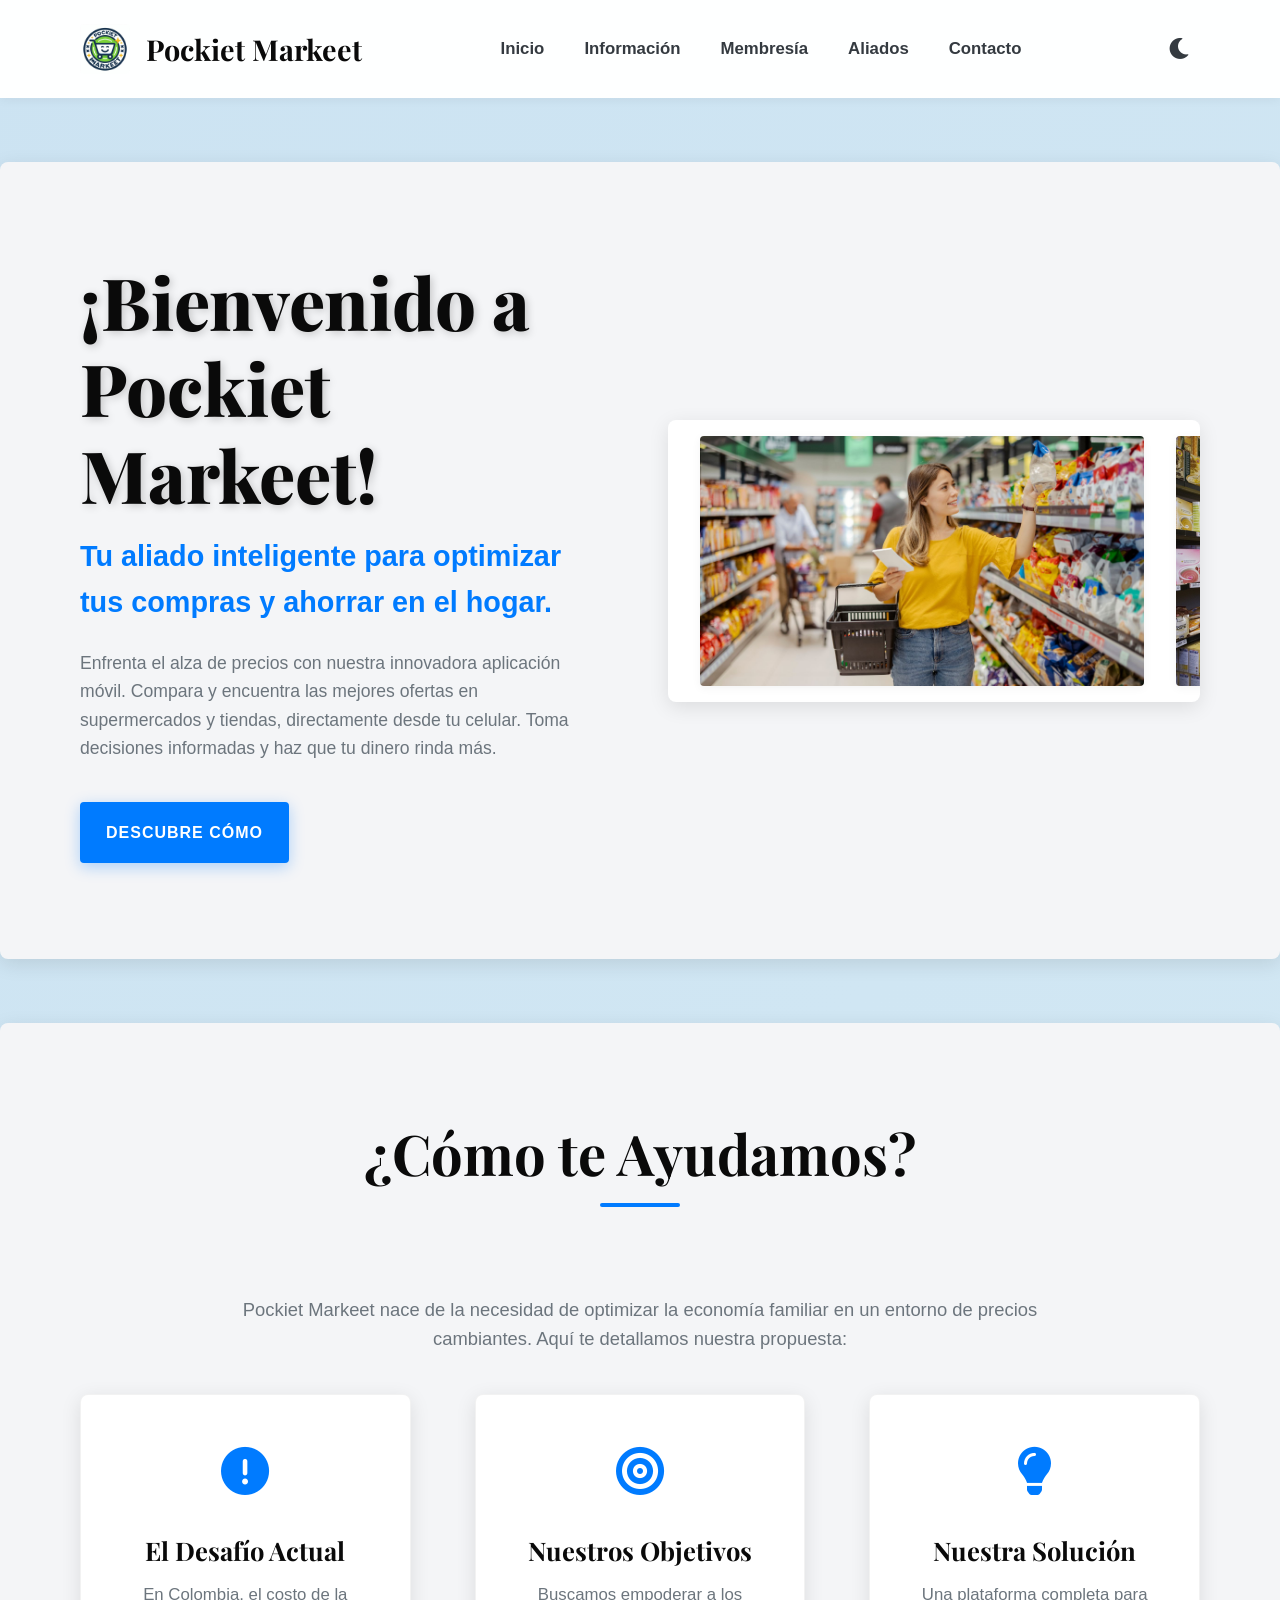
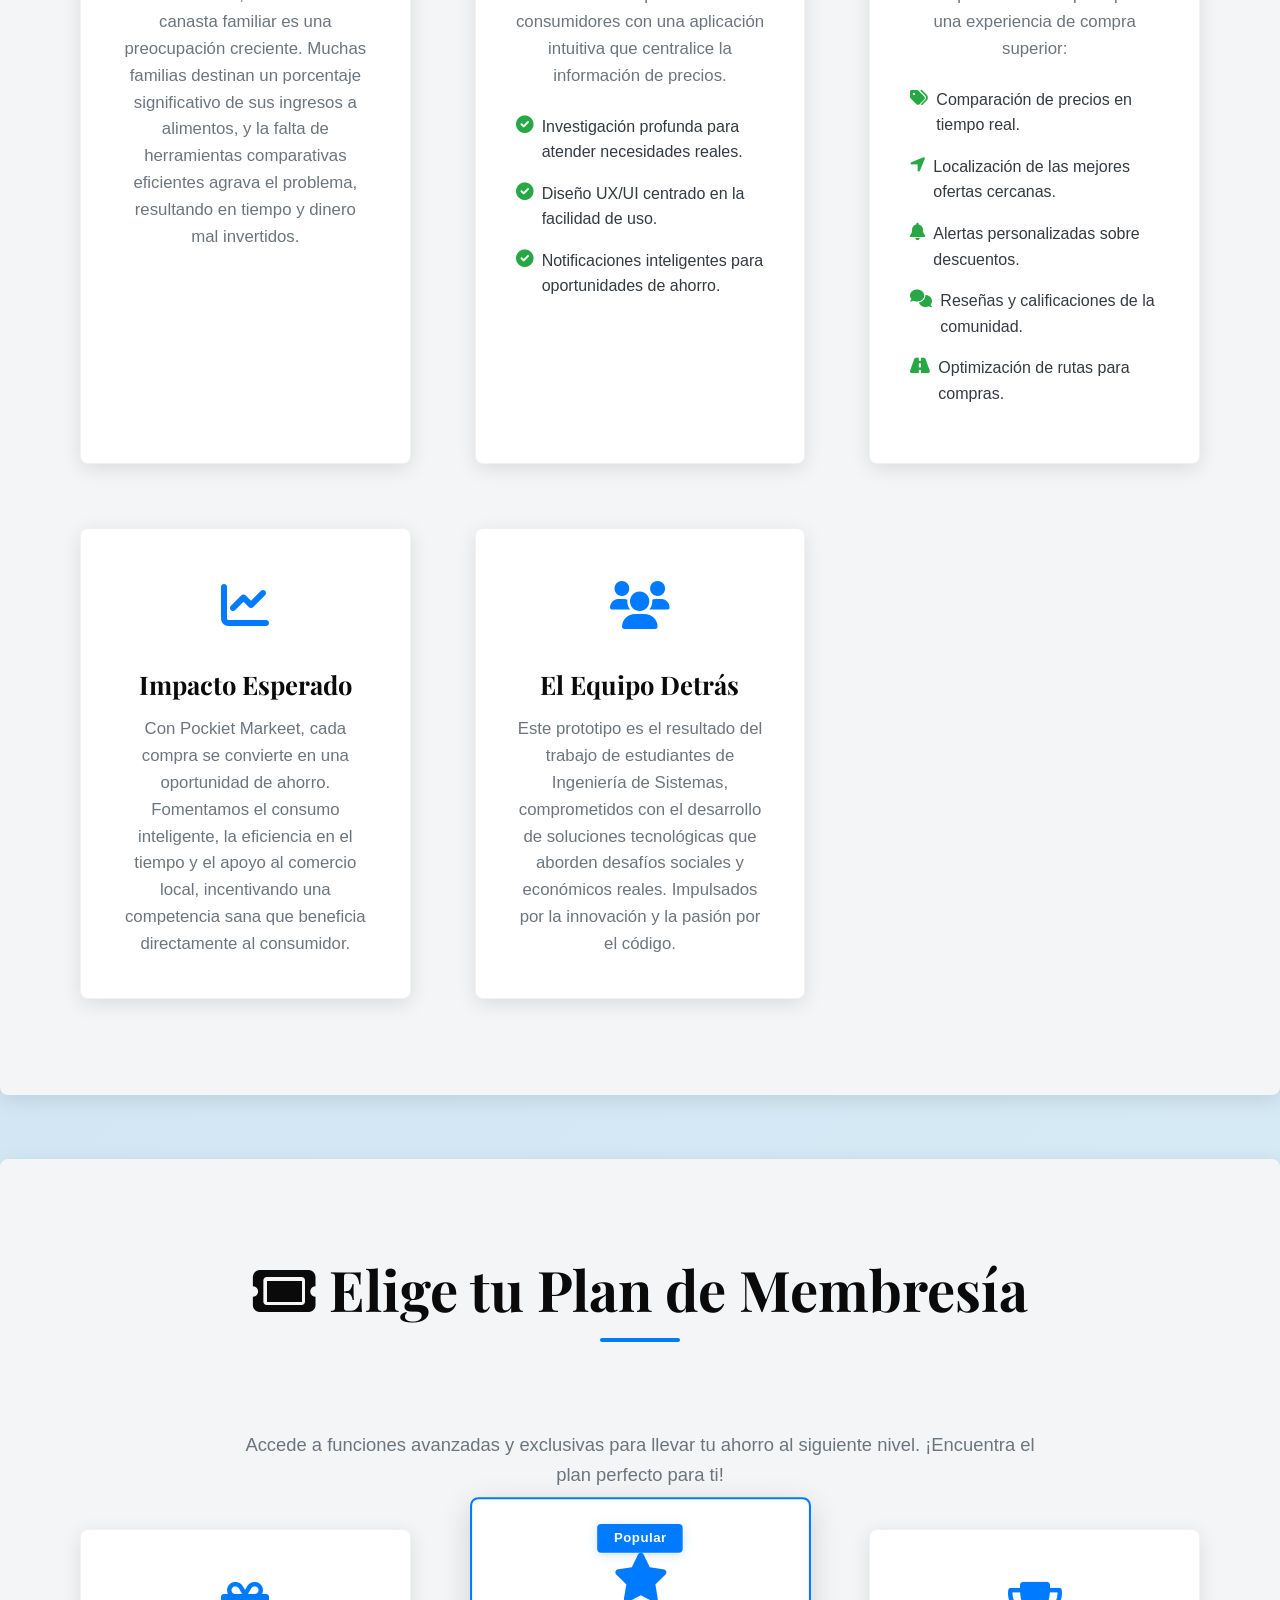
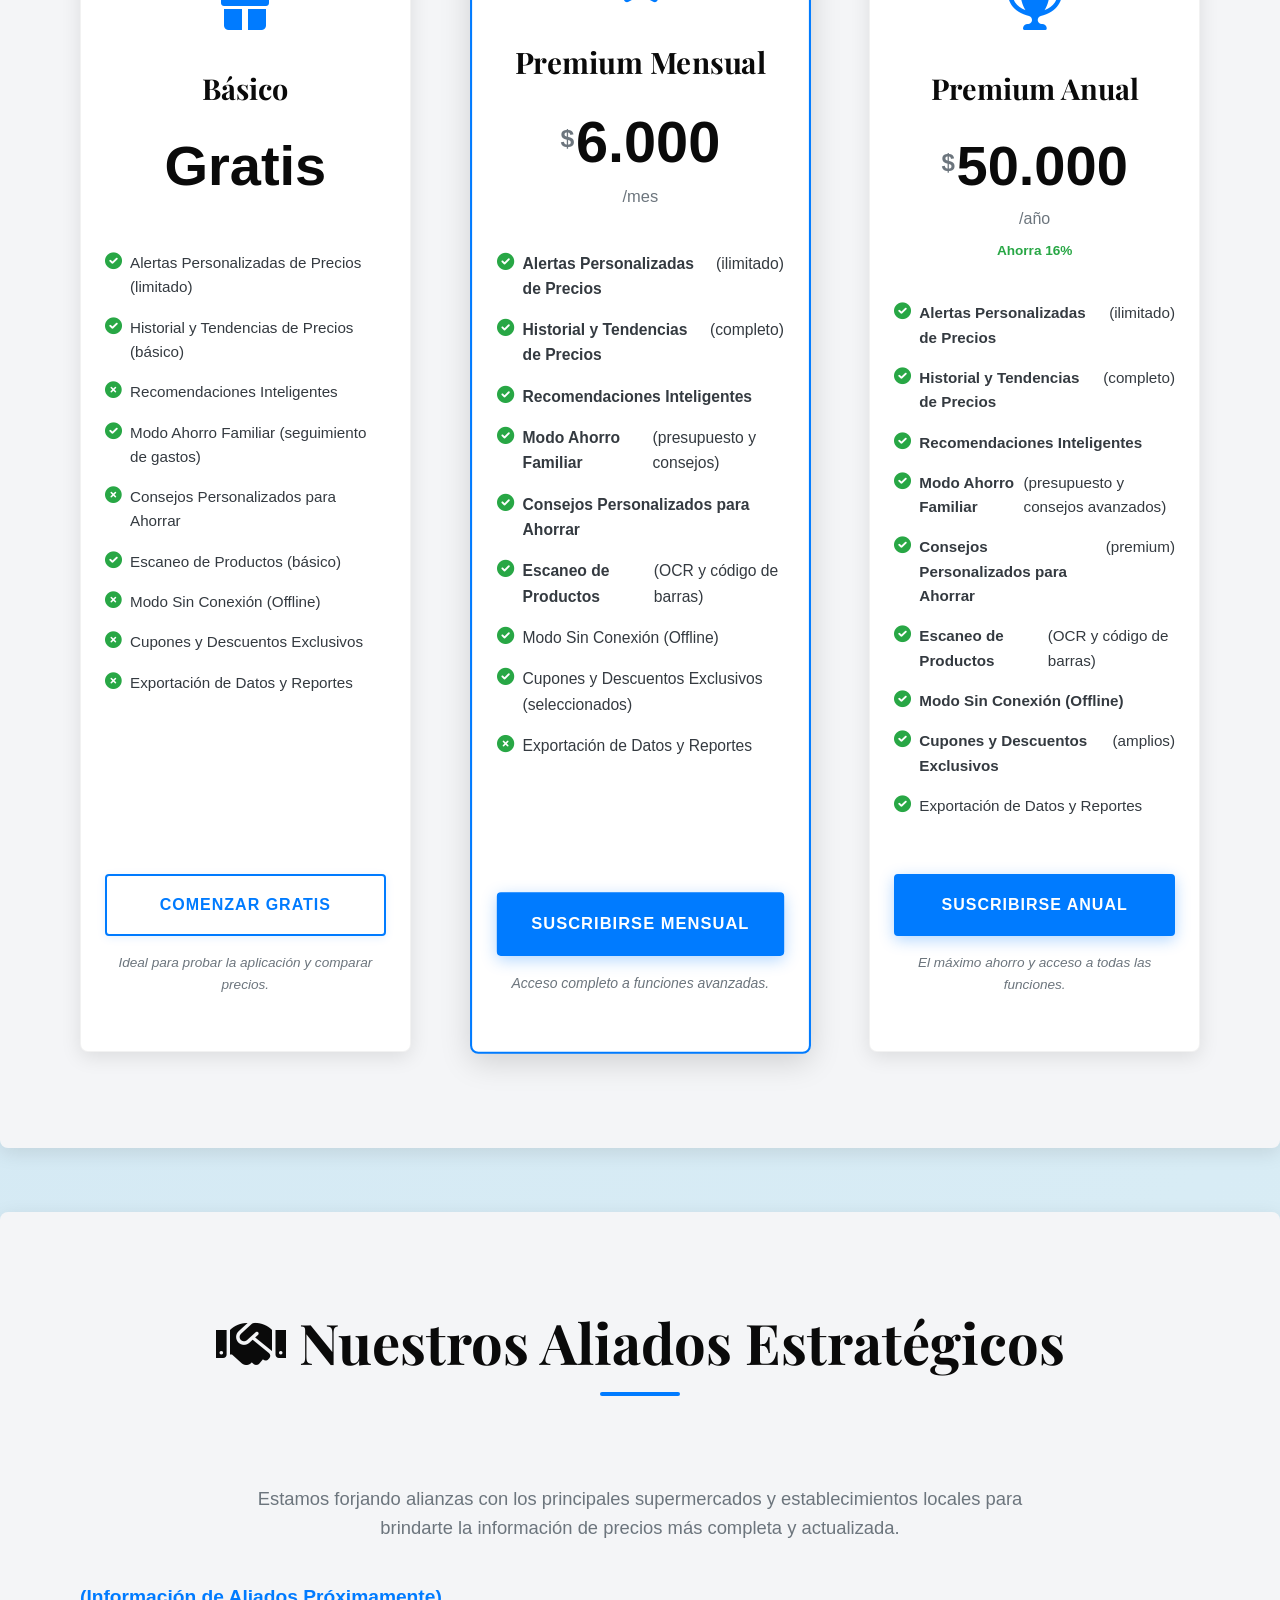
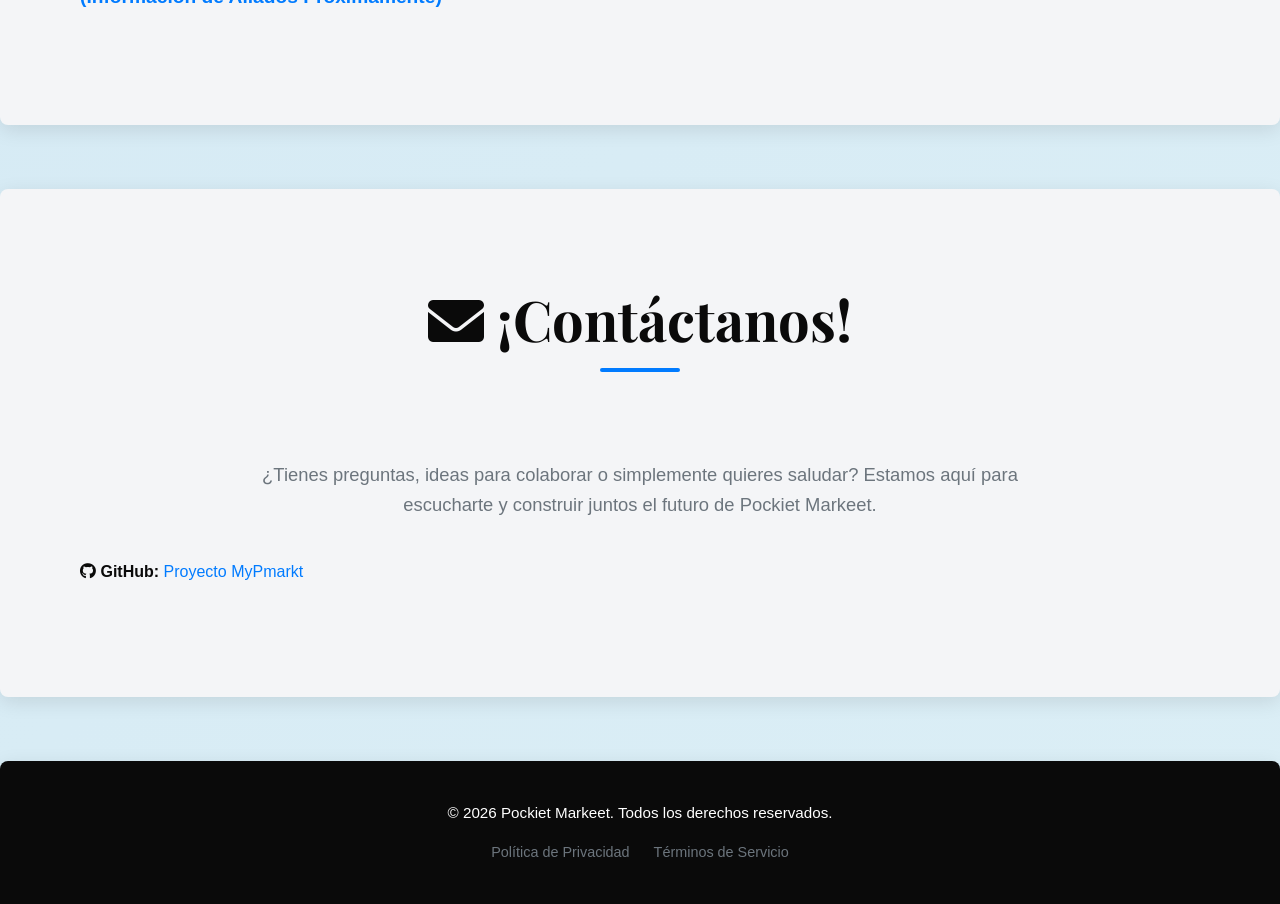
==== commit aedc857c: "AHORA SI" ====
--- a/index.html
+++ b/index.html
@@ -3,7 +3,7 @@
 <head>
     <meta charset="UTF-8">
     <meta name="viewport" content="width=device-width, initial-scale=1.0">
-    <title>Pockiet Markeet</title>
+    <title>Pockiet Markeet - Inteligencia para tus Compras</title>
     <link rel="icon" type="image/jpg" href="logo pockiet markeet.jpg"> 
 
     <link rel="preconnect" href="https://fonts.googleapis.com">
@@ -147,7 +147,7 @@
                         <div class="card-icon"><i class="fas fa-star" aria-hidden="true"></i></div>
                         <h3 class="card-title">Premium Mensual</h3>
                         <div class="plan-price">
-                            <span class="currency">$</span><span class="amount">9.99</span><span class="frequency">/mes</span>
+                            <span class="currency">$ </span><span class="amount">6.000</span><span class="frequency">/mes</span>
                         </div>
                         <div class="card-content">
                             <ul class="feature-list">
@@ -170,7 +170,7 @@
                         <div class="card-icon"><i class="fas fa-trophy" aria-hidden="true"></i></div>
                         <h3 class="card-title">Premium Anual</h3>
                         <div class="plan-price">
-                            <span class="currency">$</span><span class="amount">99</span><span class="frequency">/año</span>
+                            <span class="currency">$ </span><span class="amount">50.000</span><span class="frequency">/año</span>
                             <span class="save-indicator">Ahorra 16%</span>
                         </div>
                         <div class="card-content">
@@ -212,7 +212,7 @@
                 <div class="contact-info">
                     <p class="contact-item">
                         <i class="fab fa-github contact-icon" aria-hidden="true"></i> 
-                        <strong>GitHub:</strong> <a href="https://github.com/Juan-avila1507/Pockiet-Markeet" target="_blank" rel="noopener noreferrer" class="contact-link">Proyecto Pockiet Markeet</a>
+                        <strong>GitHub:</strong> <a href="https://github.com/Juan-avila1507/MyPmarkt" target="_blank" rel="noopener noreferrer" class="contact-link">Proyecto MyPmarkt</a>
                     </p>
                     </div>
             </div>
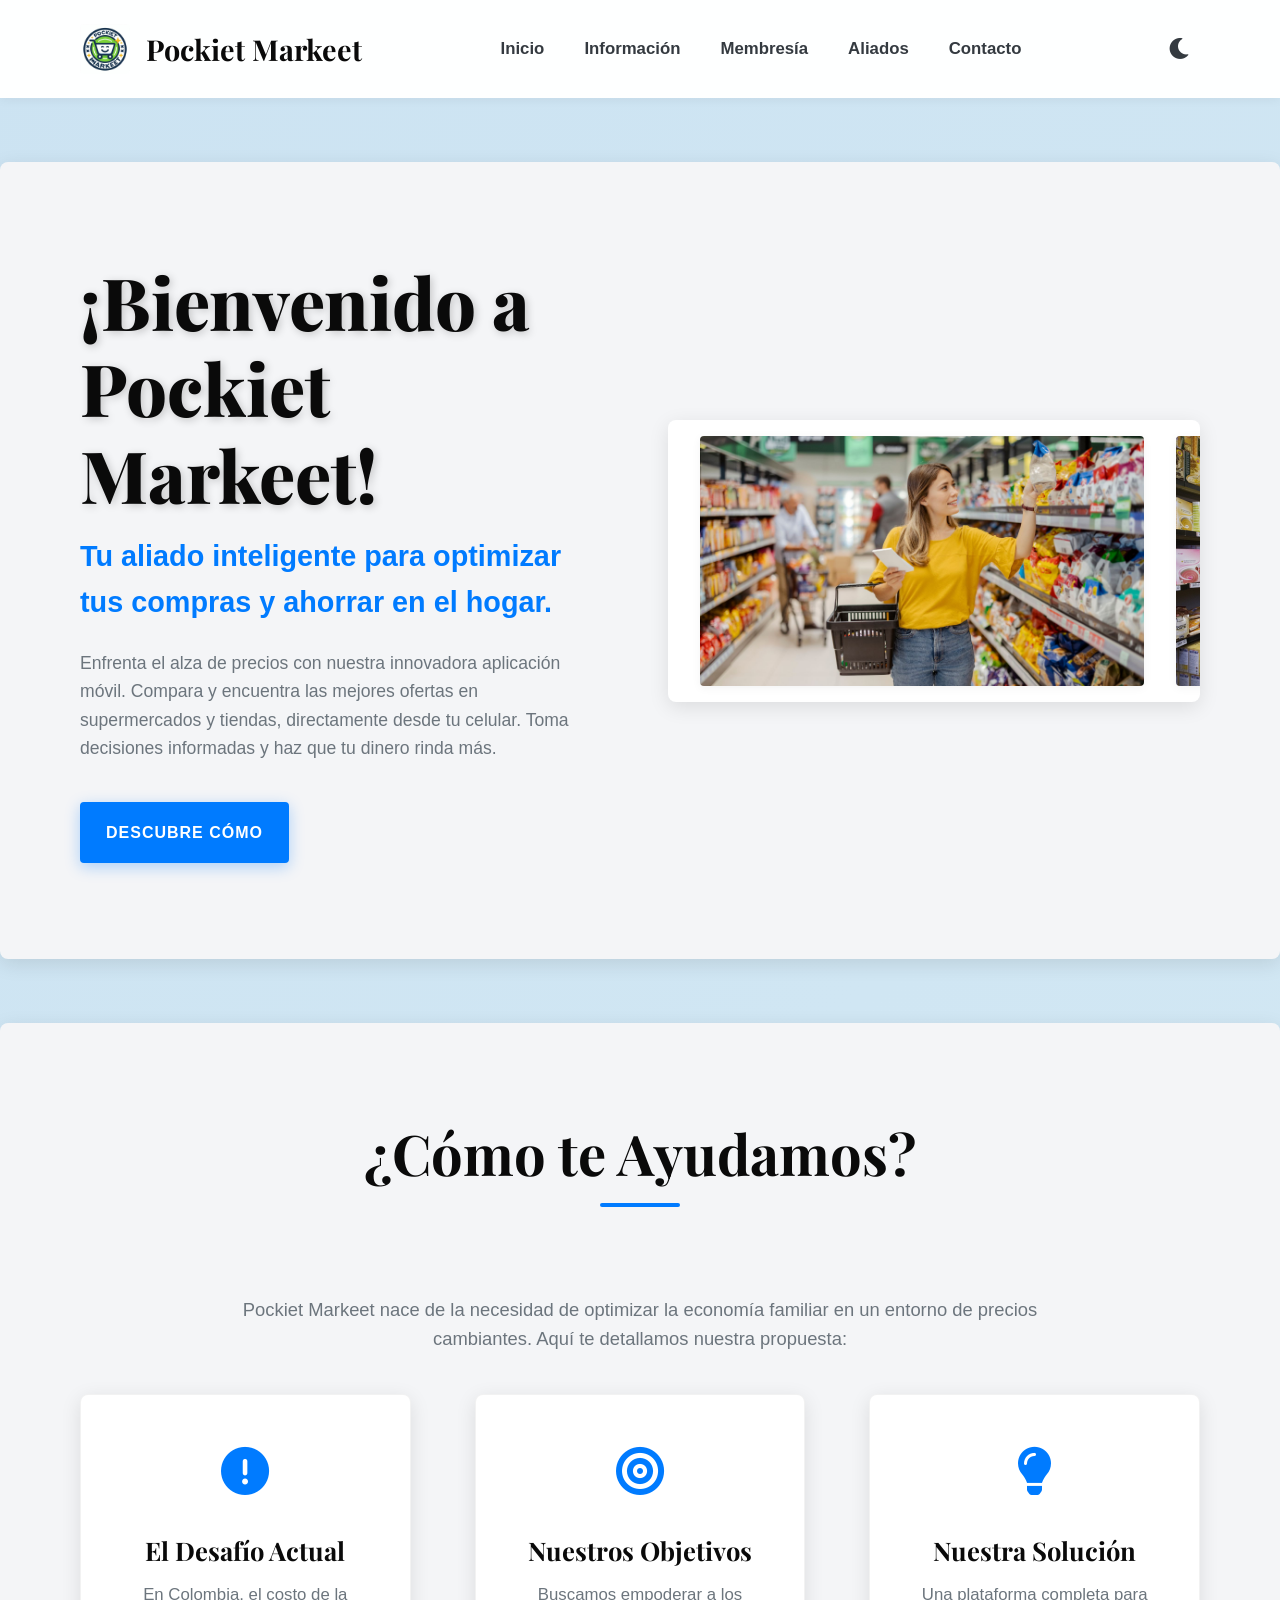
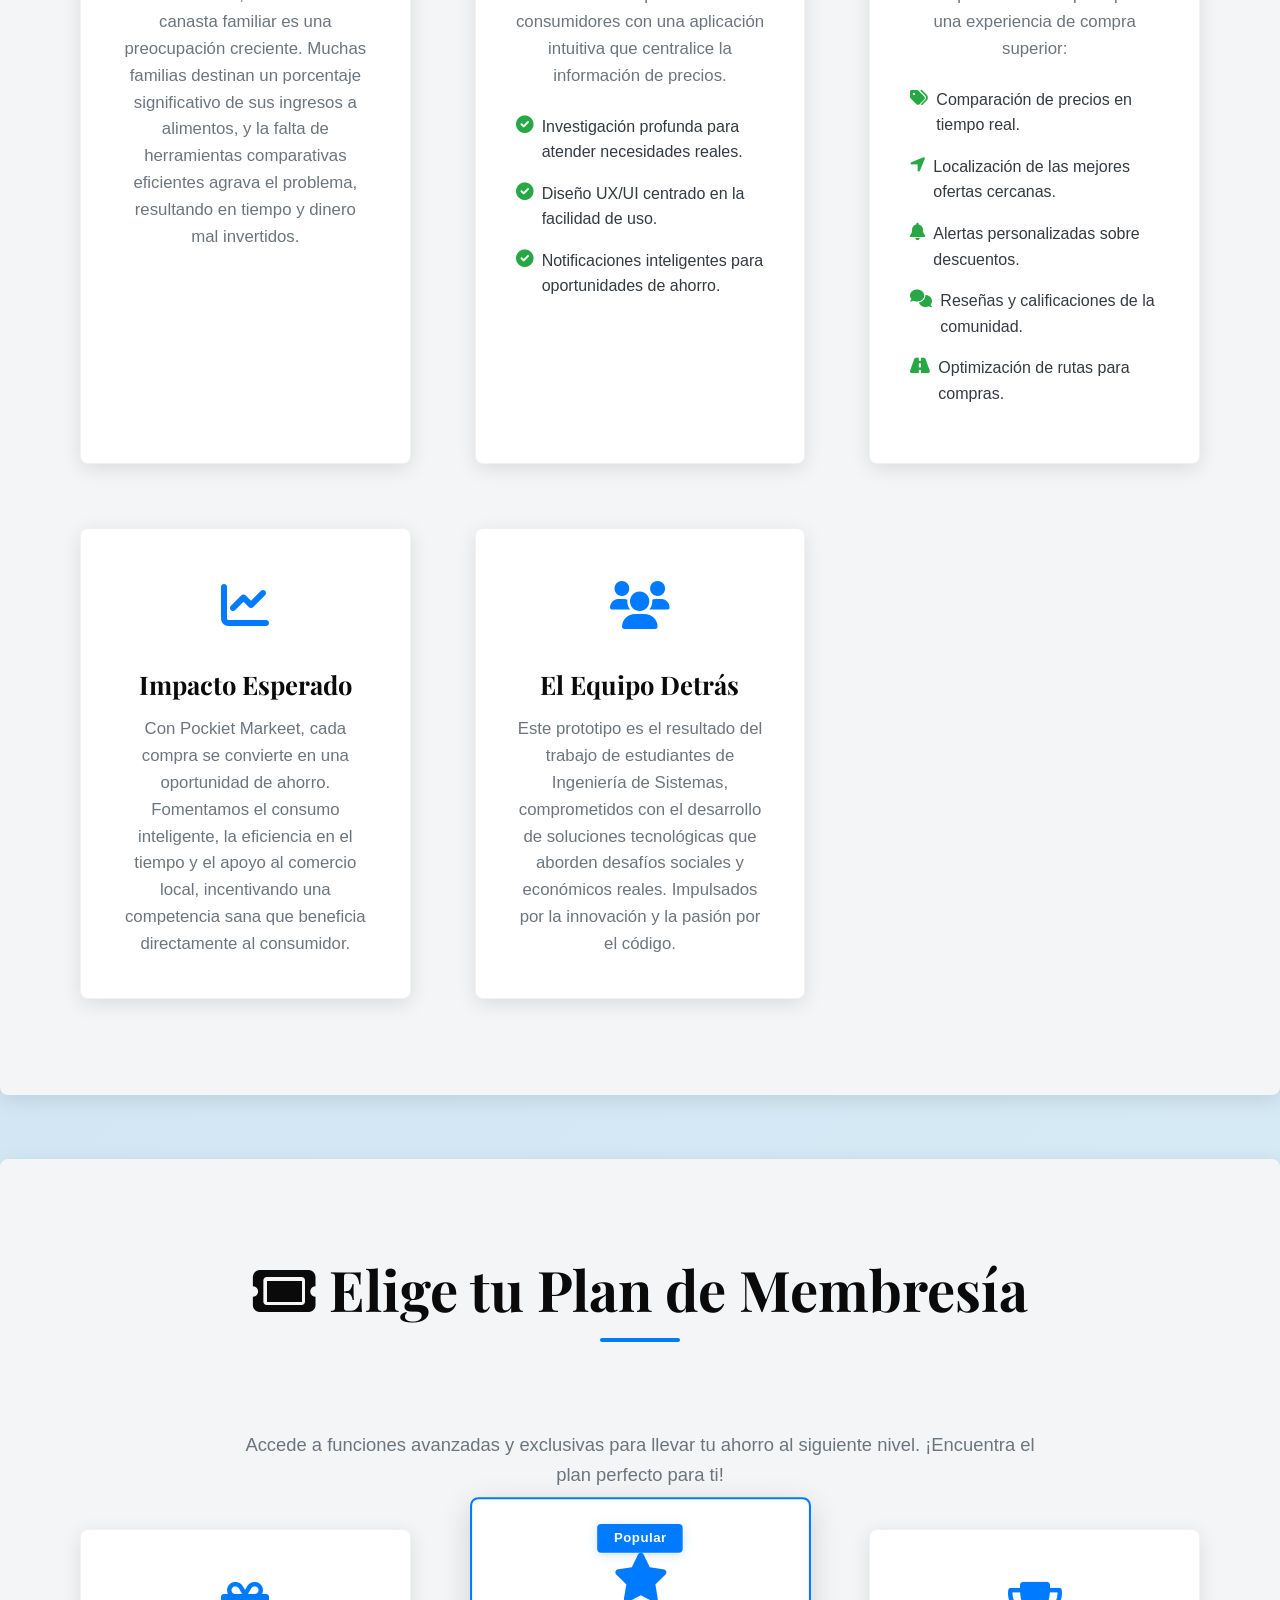
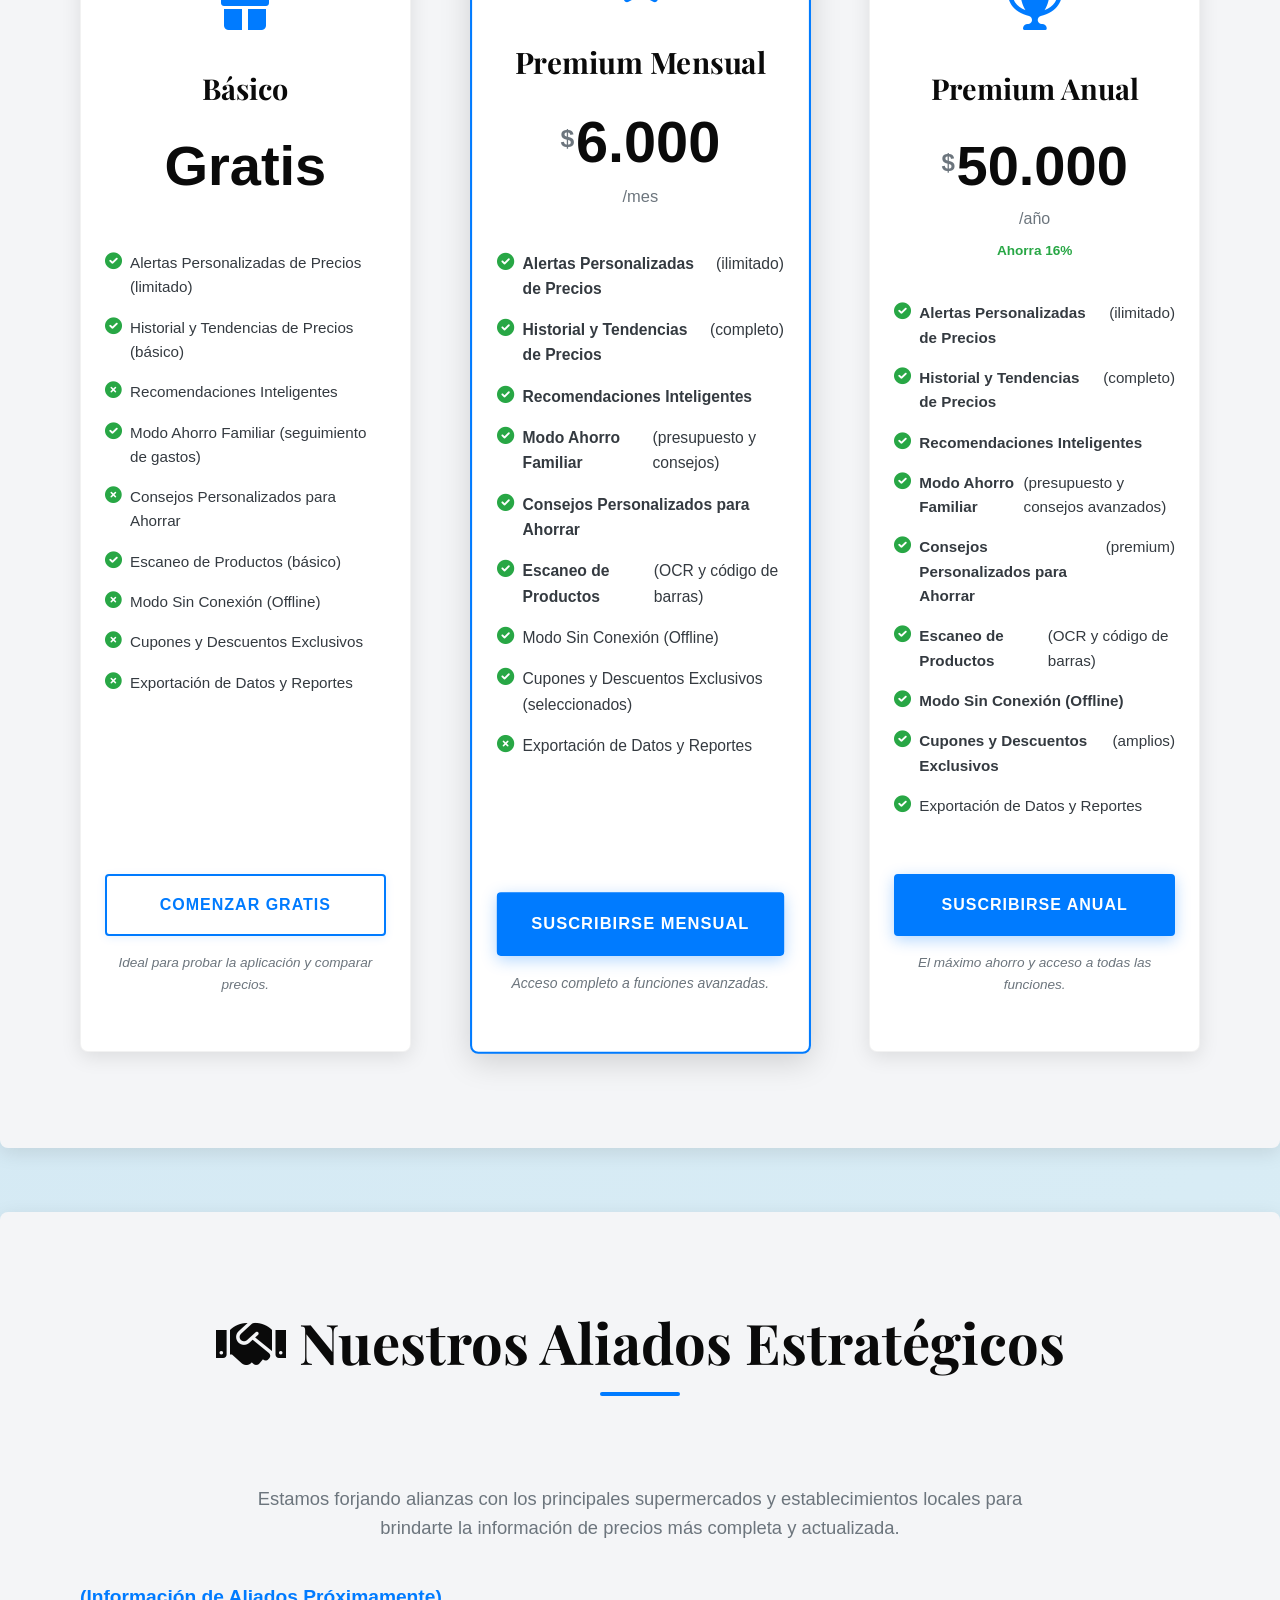
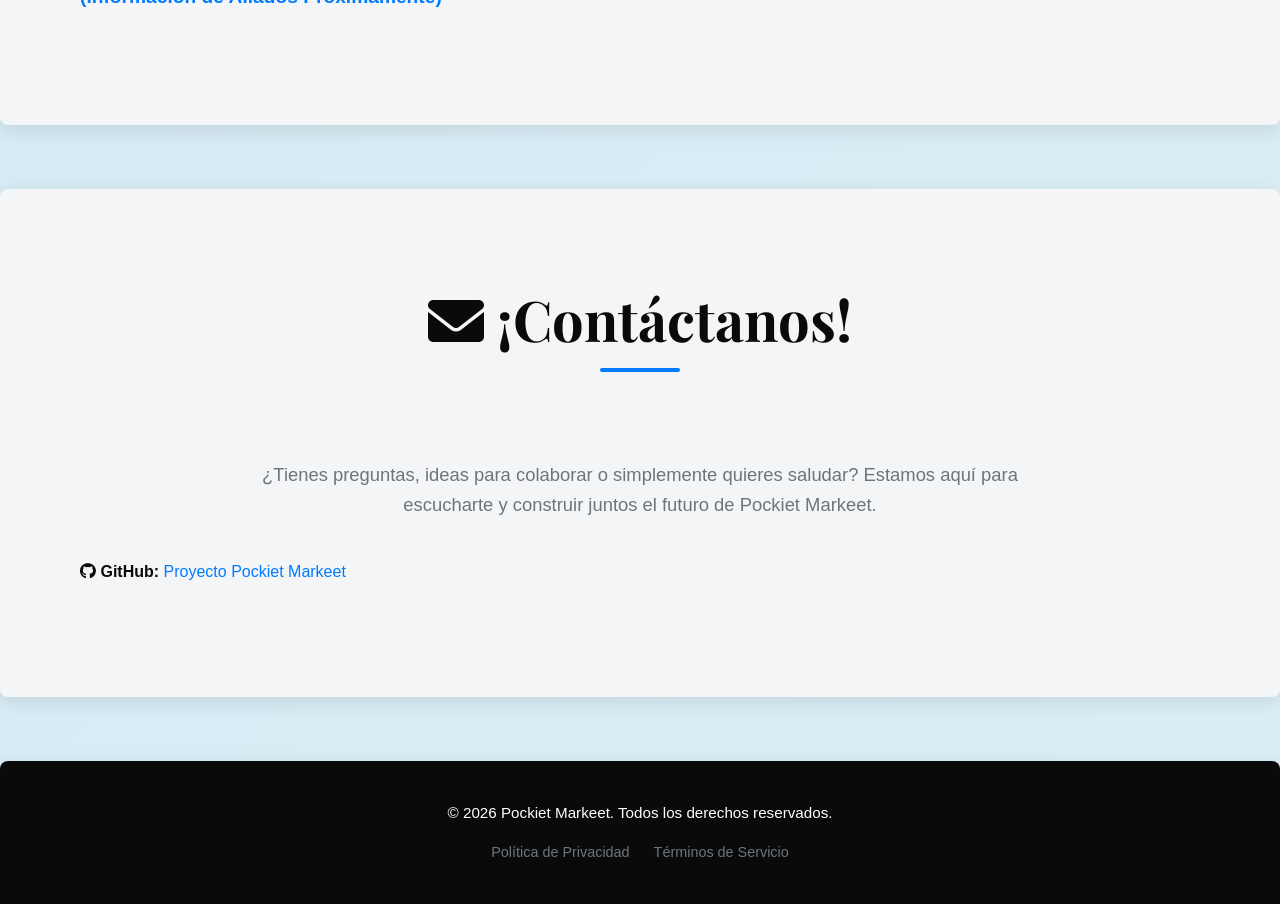
==== commit e15e584d: "Merge branch 'main' of https://github.com/Juan-avila1507/Pockiet-Markeet" ====
--- a/index.html
+++ b/index.html
@@ -3,7 +3,7 @@
 <head>
     <meta charset="UTF-8">
     <meta name="viewport" content="width=device-width, initial-scale=1.0">
-    <title>Pockiet Markeet - Inteligencia para tus Compras</title>
+    <title>Pockiet Markeet</title>
     <link rel="icon" type="image/jpg" href="logo pockiet markeet.jpg"> 
 
     <link rel="preconnect" href="https://fonts.googleapis.com">
@@ -212,7 +212,7 @@
                 <div class="contact-info">
                     <p class="contact-item">
                         <i class="fab fa-github contact-icon" aria-hidden="true"></i> 
-                        <strong>GitHub:</strong> <a href="https://github.com/Juan-avila1507/MyPmarkt" target="_blank" rel="noopener noreferrer" class="contact-link">Proyecto MyPmarkt</a>
+                        <strong>GitHub:</strong> <a href="https://github.com/Juan-avila1507/Pockiet-Markeet" target="_blank" rel="noopener noreferrer" class="contact-link">Proyecto Pockiet Markeet</a>
                     </p>
                     </div>
             </div>
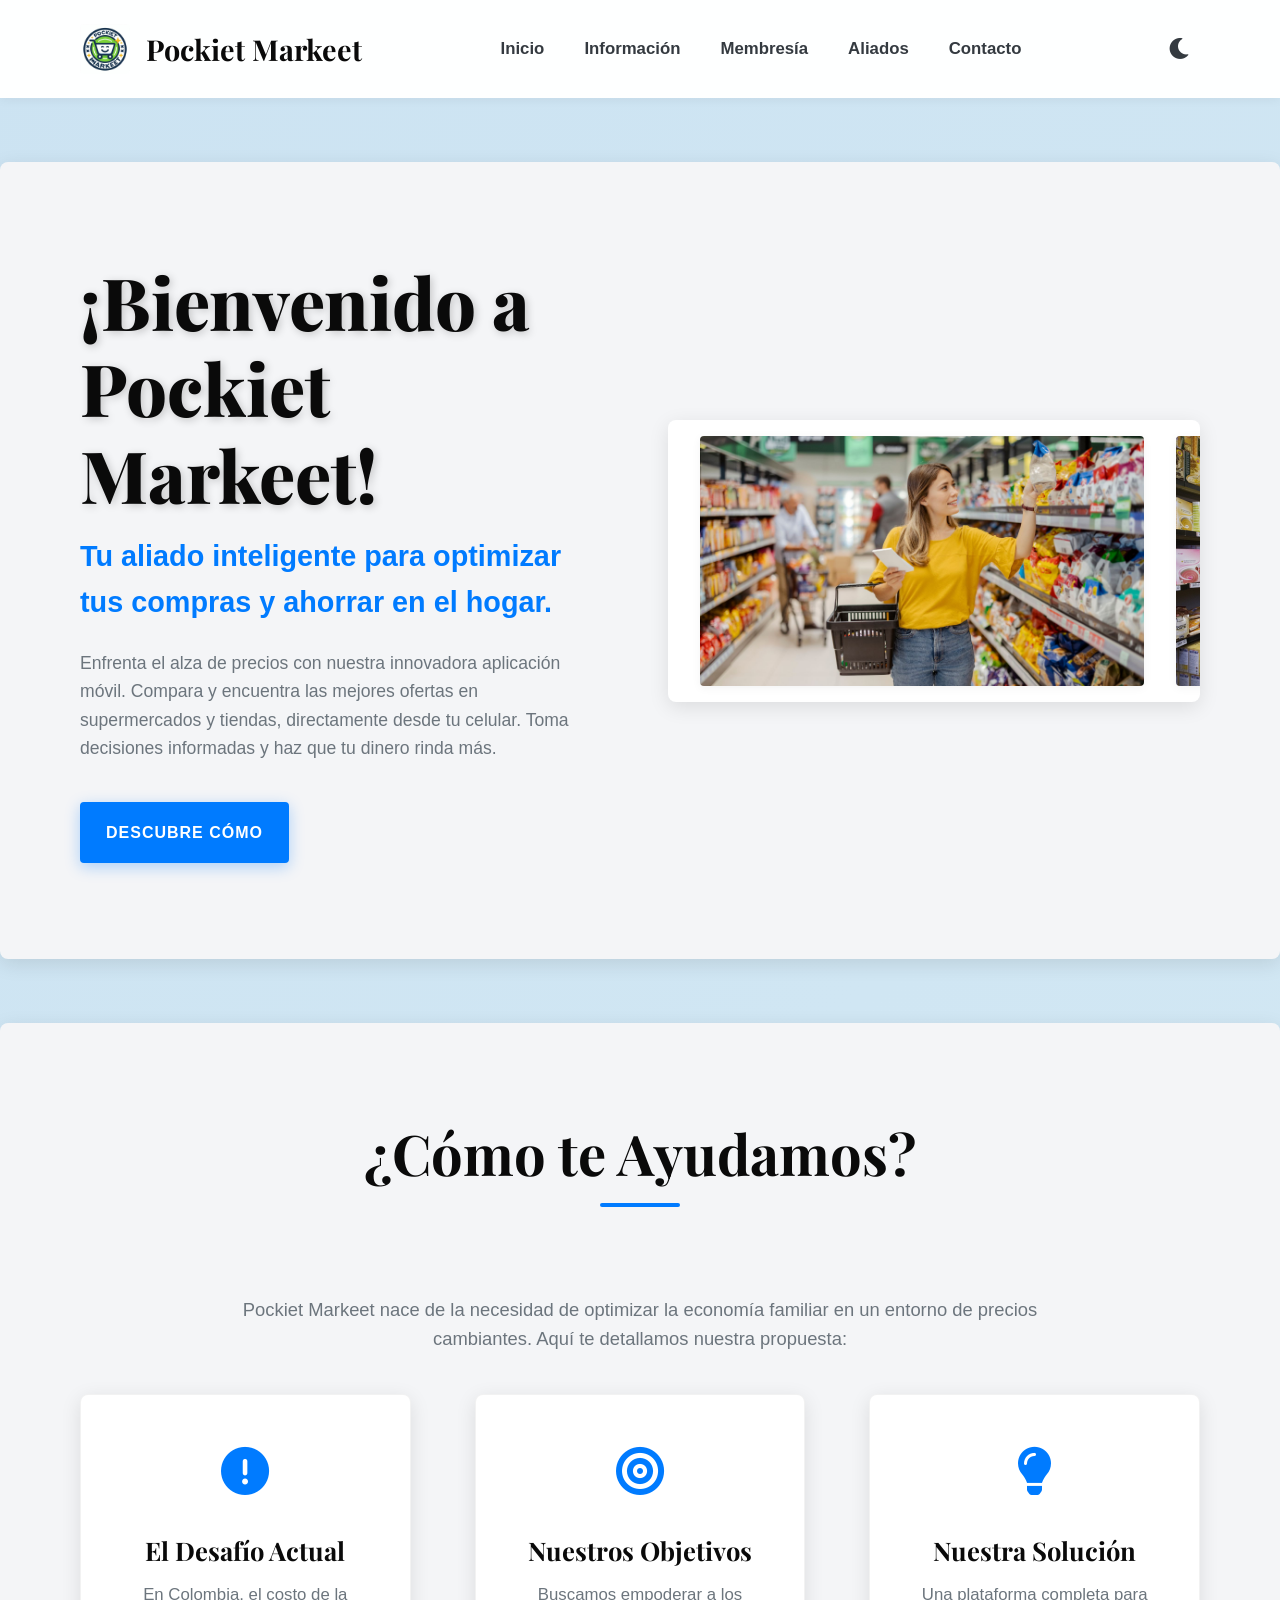
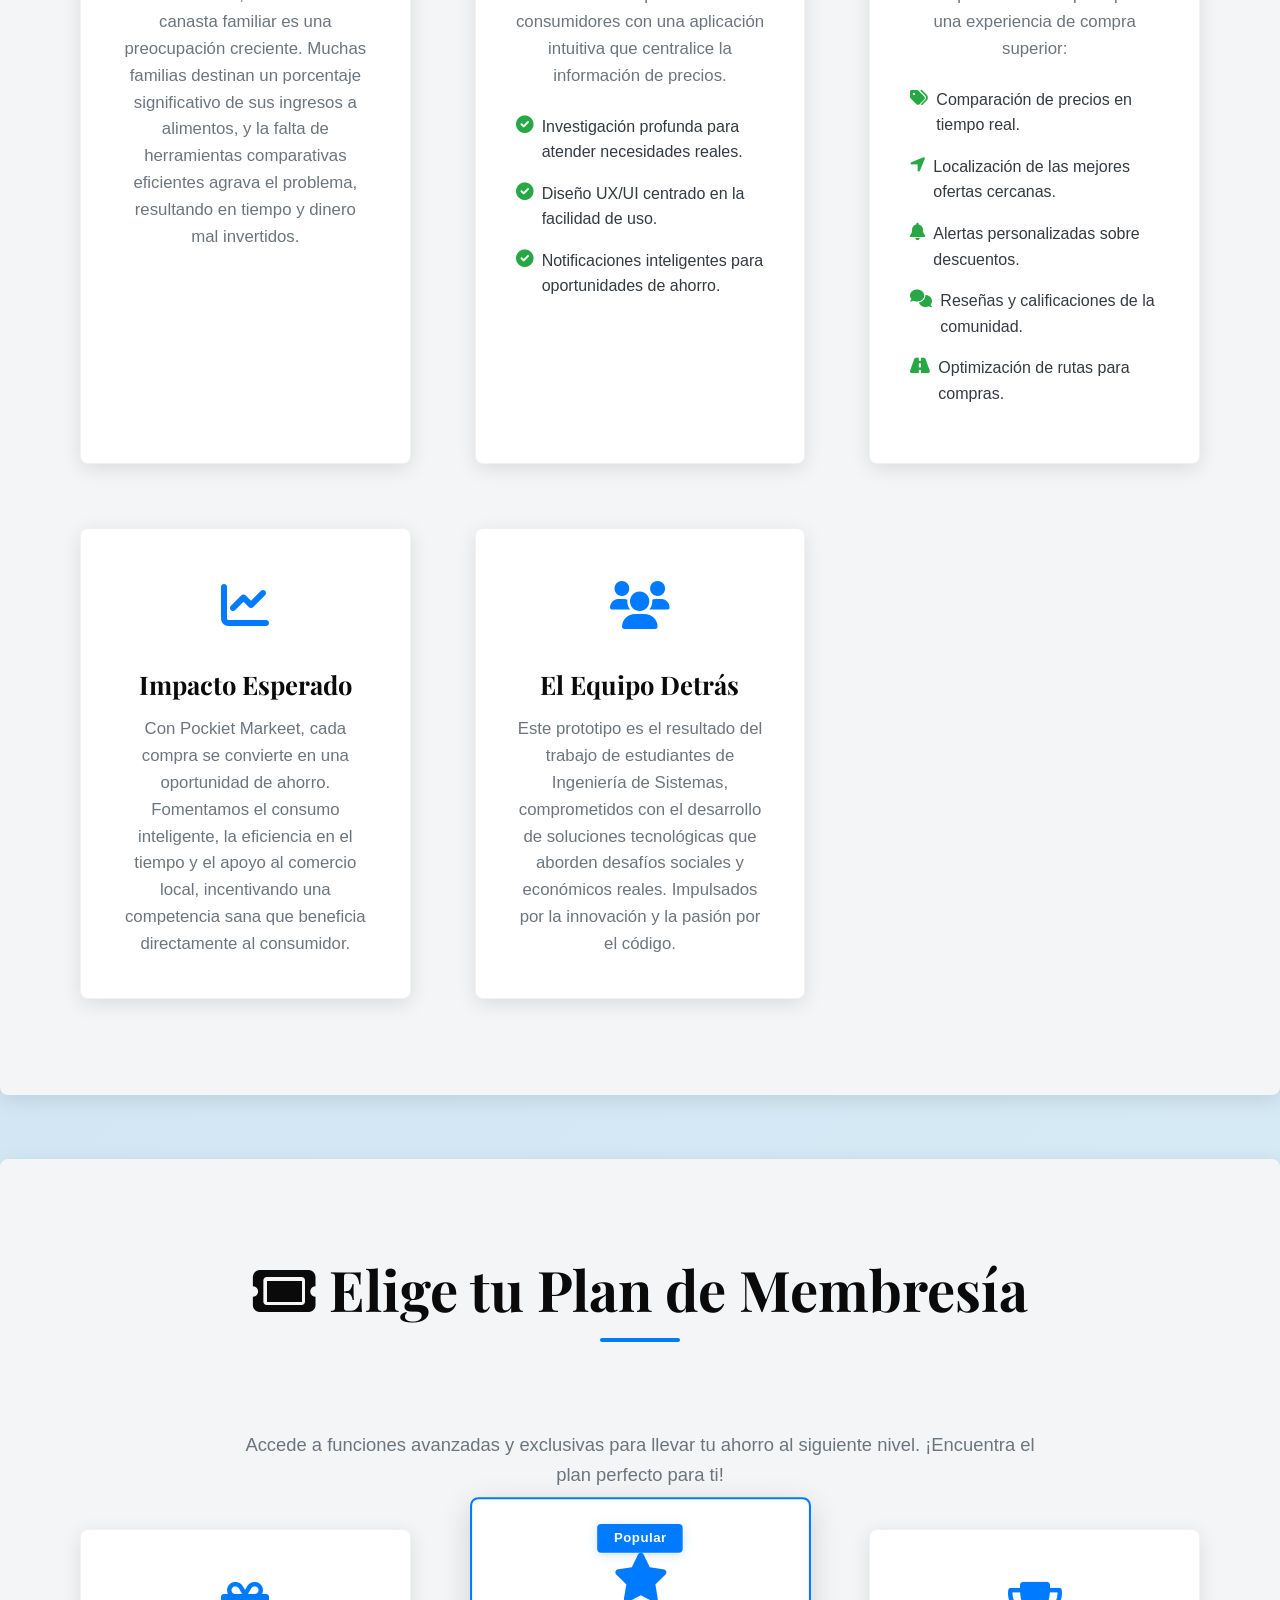
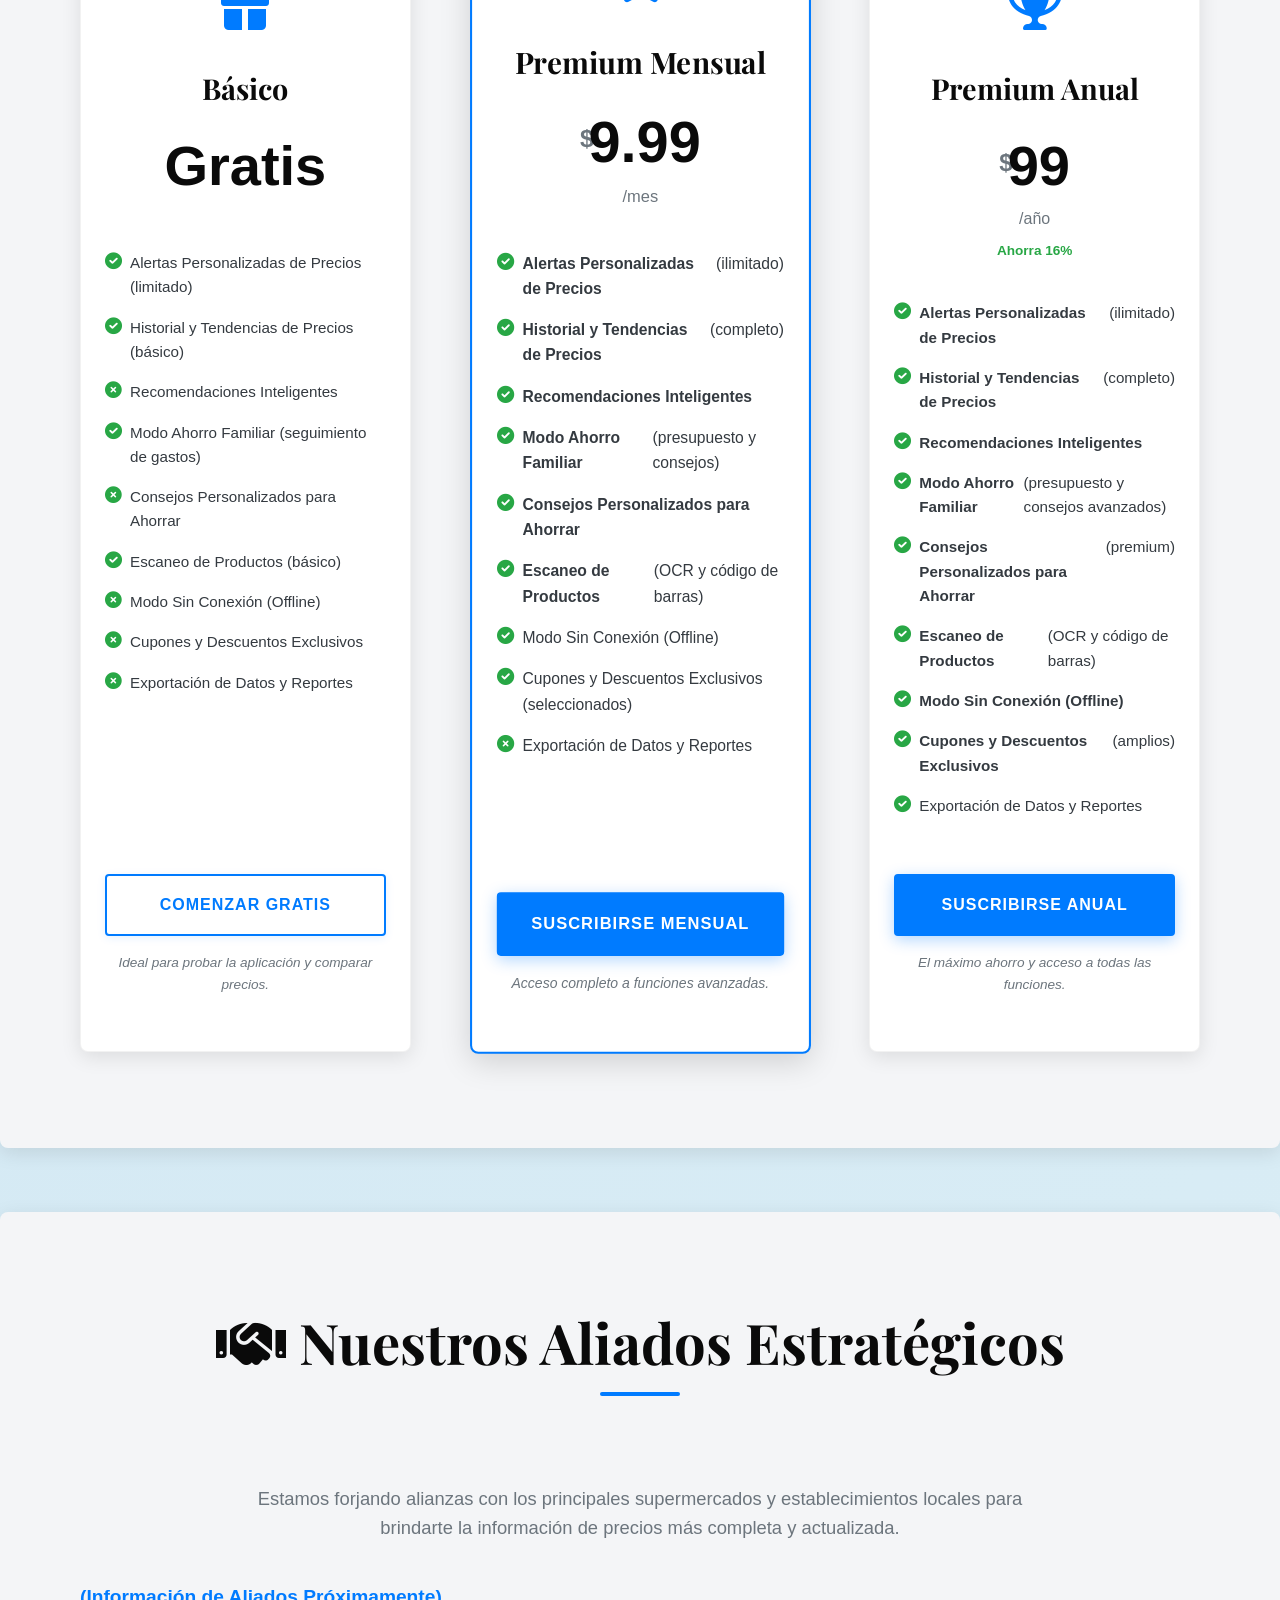
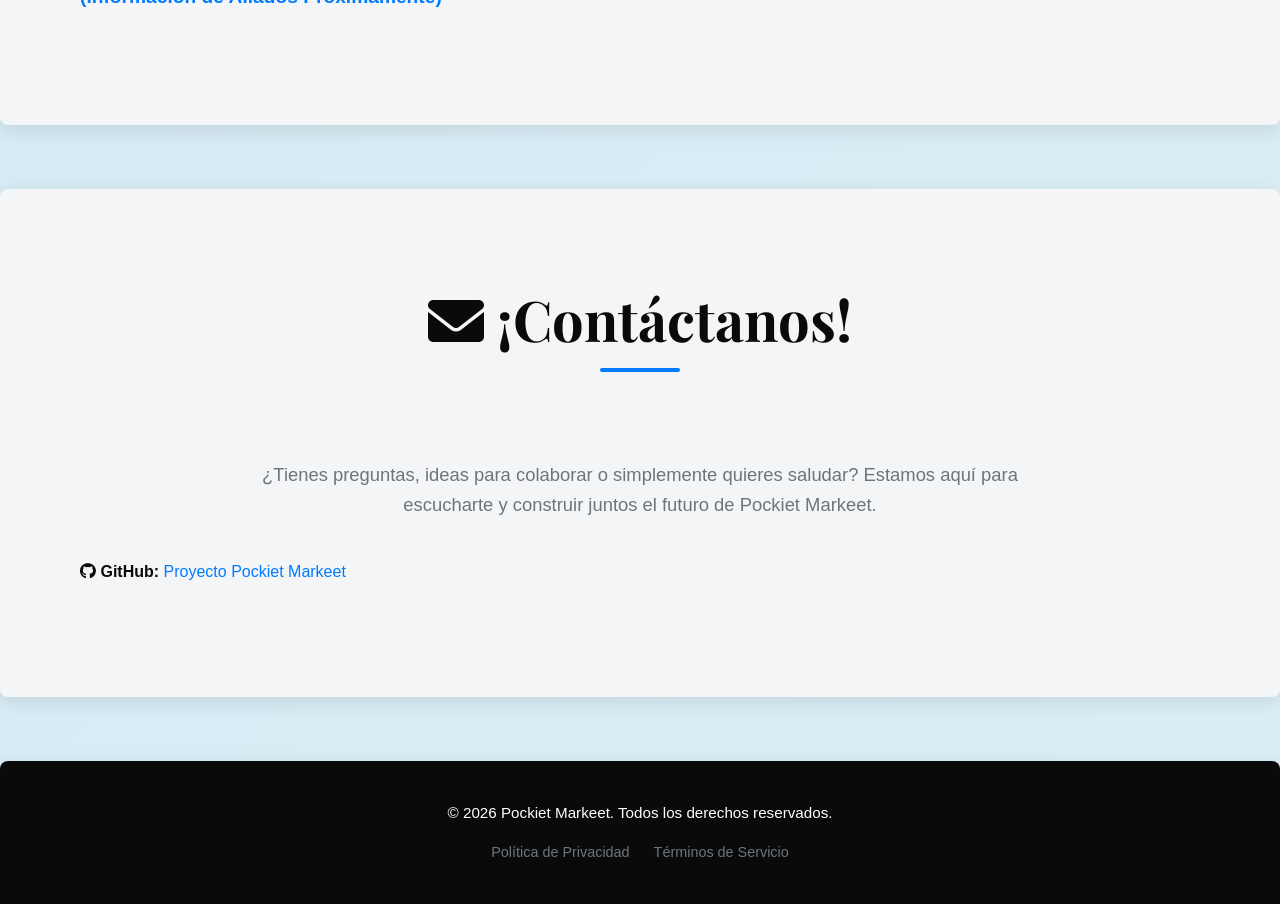
==== commit ffb1e725: "Resolviendo problemas de adaptabilidad de pagina web en dispositivos" ====
--- a/index.html
+++ b/index.html
@@ -14,23 +14,29 @@
 
     <link rel="stylesheet" href="styles.css">
     <link rel="stylesheet" href="fondo.css"> </head>
-<body class="light-mode"> <header class="site-header">
-        <div class="container header-inner">
-            <a href="#inicio" class="site-logo" aria-label="Volver a Inicio - Pockiet Markeet">
-                <img src="logo pockiet markeet.jpg" alt="Logo Pockiet Markeet" class="logo-image">
-                <span class="logo-text">Pockiet Markeet</span>
-            </a>
-            <nav class="main-nav" aria-label="Menú principal">
-                <ul class="nav-list">
-                    <li><a href="#inicio" class="nav-link">Inicio</a></li>
-                    <li><a href="#informacion" class="nav-link">Información</a></li>
-                    <li><a href="#membresia" class="nav-link">Membresía</a></li> <li><a href="#aliados" class="nav-link">Aliados</a></li>
-                    <li><a href="#contacto" class="nav-link">Contacto</a></li>
-                </ul>
-            </nav>
-            <button id="theme-toggle" class="theme-toggle" aria-label="Alternar modo oscuro/claro">
-                <i class="fas fa-moon"></i> </button>
-        </div>
+<body class="light-mode"> 
+    <header class="site-header">
+    <div class="container header-inner">
+        <a href="#inicio" class="site-logo" aria-label="Volver a Inicio - Pockiet Markeet">
+            <img src="logo pockiet markeet.jpg" alt="Logo Pockiet Markeet" class="logo-image">
+            <span class="logo-text">Pockiet Markeet</span>
+        </a>
+        <nav class="main-nav" aria-label="Menú principal">
+            <ul class="nav-list">
+                <li><a href="#inicio" class="nav-link">Inicio</a></li>
+                <li><a href="#informacion" class="nav-link">Información</a></li>
+                <li><a href="#membresia" class="nav-link">Membresía</a></li>
+                <li><a href="#aliados" class="nav-link">Aliados</a></li>
+                <li><a href="#contacto" class="nav-link">Contacto</a></li>
+            </ul>
+        </nav>
+        <button id="menu-toggle" class="menu-toggle" aria-label="Abrir menú de navegación">
+            <i class="fas fa-bars"></i>
+        </button>
+        <button id="theme-toggle" class="theme-toggle" aria-label="Alternar modo oscuro/claro">
+            <i class="fas fa-moon"></i>
+        </button>
+    </div>
     </header>
 
     <main>
@@ -147,7 +153,7 @@
                         <div class="card-icon"><i class="fas fa-star" aria-hidden="true"></i></div>
                         <h3 class="card-title">Premium Mensual</h3>
                         <div class="plan-price">
-                            <span class="currency">$ </span><span class="amount">6.000</span><span class="frequency">/mes</span>
+                            <span class="currency">$</span><span class="amount">9.99</span><span class="frequency">/mes</span>
                         </div>
                         <div class="card-content">
                             <ul class="feature-list">
@@ -170,7 +176,7 @@
                         <div class="card-icon"><i class="fas fa-trophy" aria-hidden="true"></i></div>
                         <h3 class="card-title">Premium Anual</h3>
                         <div class="plan-price">
-                            <span class="currency">$ </span><span class="amount">50.000</span><span class="frequency">/año</span>
+                            <span class="currency">$</span><span class="amount">99</span><span class="frequency">/año</span>
                             <span class="save-indicator">Ahorra 16%</span>
                         </div>
                         <div class="card-content">
--- a/styles.css
+++ b/styles.css
@@ -243,7 +243,7 @@
     display: flex;
     justify-content: space-between;
     align-items: center;
-    gap: var(--spacing-md);
+    gap: var(--spacing-md); /* <-- Mantén este gap para escritorio */
     flex-wrap: wrap;
 }
 
@@ -271,6 +271,37 @@
     display: flex;
     list-style: none;
     gap: var(--spacing-lg);
+}
+/* Estilos para el botón de menú móvil (hamburguesa) */
+.menu-toggle {
+    display: none; /* Oculto por defecto en escritorio */
+    background: none;
+    border: none;
+    font-size: 2rem; /* Tamaño del icono de hamburguesa */
+    cursor: pointer;
+    color: var(--primary-text);
+    transition: color var(--transition-fast);
+    padding: var(--spacing-xs);
+    border-radius: var(--border-radius-sm);
+    outline-offset: 4px;
+    z-index: 1001; /* Asegura que esté por encima del menú */
+}
+
+.menu-toggle:hover {
+    color: var(--highlight-text);
+}
+.menu-toggle:focus {
+    outline: 2px dashed var(--highlight-text);
+}
+
+/* Ocultar el theme-toggle en móvil (para simplificar el header, lo controlará el JS si es necesario) */
+@media (max-width: 768px) {
+    .theme-toggle {
+        display: none; /* OCULTAR EL BOTÓN DE TEMA EN MÓVIL si no quieres que aparezca junto al menú hamburguesa */
+    }
+    .menu-toggle {
+        display: block; /* MOSTRAR EL BOTÓN DE HAMBURGUESA EN MÓVIL */
+    }
 }
 
 .nav-link {
@@ -749,31 +780,66 @@
         font-size: 1.05rem;
     }
 
-    /* Header y Navegación */
+    /* Header y Navegación (para menú hamburguesa) */
     .header-inner {
-        flex-direction: column; /* Apilar logo, nav y toggle */
+        flex-direction: row; /* VOLVER A FILA, para que el logo y el toggle estén uno al lado del otro */
+        justify-content: space-between; /* Espacio entre logo y toggle */
         align-items: center;
-        gap: var(--spacing-sm);
+        flex-wrap: nowrap; /* MUY IMPORTANTE: Evita que el header se envuelva */
+        gap: var(--spacing-xs); /* Pequeño gap */
     }
     .site-logo {
         font-size: 1.6rem;
+        flex-shrink: 0; /* Evita que el logo se encoja */
     }
     .logo-image {
         height: 45px;
     }
+
+    /* --- ESTAS SON LAS REGLAS CRÍTICAS PARA OCULTAR EL MENÚ Y MOSTRARLO CON JS --- */
+    .main-nav {
+        position: absolute; /* Sacar del flujo normal del documento */
+        top: 100%; /* Posicionarlo justo debajo del header */
+        left: 0;
+        width: 100%;
+        background-color: var(--header-bg); /* Fondo del menú desplegado */
+        backdrop-filter: blur(10px);
+        box-shadow: var(--shadow-medium);
+        padding: var(--spacing-md) 0;
+        border-bottom-left-radius: var(--border-radius-md);
+        border-bottom-right-radius: var(--border-radius-md);
+        transform: translateY(-100%); /* OCULTAR: Mueve el menú hacia arriba, fuera de la vista */
+        opacity: 0; /* OCULTAR: Hacerlo transparente */
+        visibility: hidden; /* OCULTAR: Ocultar para accesibilidad y que no reciba clicks */
+        transition: transform var(--transition-medium) ease-out, opacity var(--transition-medium) ease-out, visibility var(--transition-medium) ease-out; /* Transición suave */
+        z-index: 999; /* Asegura que esté por encima del contenido principal */
+    }
+
+    .main-nav.active { /* Esta clase se añade con JavaScript para mostrar el menú */
+        transform: translateY(0); /* MOSTRAR: Mueve el menú a su posición normal */
+        opacity: 1; /* MOSTRAR: Hacerlo visible */
+        visibility: visible; /* MOSTRAR: Habilitar interacción */
+    }
+
     .main-nav .nav-list {
         flex-direction: column; /* Apilar enlaces de navegación */
-        gap: var(--spacing-xs); /* Menos espacio entre ellos */
+        gap: var(--spacing-sm); /* Espacio entre ellos */
         text-align: center;
-        margin-top: var(--spacing-sm);
+        margin-top: 0; /* Eliminar margen superior si existe */
     }
     .nav-link {
         padding: var(--spacing-xs) 0;
-        font-size: 1rem;
-    }
-    .theme-toggle {
-        font-size: 1.4rem;
-    }
+        font-size: 1.1rem; /* Un poco más grande para facilitar el toque */
+        color: var(--primary-text); /* Color claro para enlaces del menú móvil */
+    }
+    .nav-link::after { /* Ajustar el underline para móvil */
+        height: 2px;
+        background-color: var(--highlight-text);
+    }
+    .nav-link:hover {
+        color: var(--highlight-text);
+    }
+    /* --- FIN DE LAS REGLAS CRÍTICAS --- */
 
     /* Botones */
     .btn {
@@ -782,15 +848,21 @@
     }
 
     /* Carrusel en Hero */
+    .hero-image-carousel {
+        padding: var(--spacing-xs); /* Ajustar el padding interno del carrusel */
+    }
     .carousel-track {
         animation: carouselScrollMobile 20s linear infinite; /* Animación más rápida para móvil */
-        width: calc(100% * 8); /* Ajustar ancho para un solo elemento visible */
+        width: calc(100% * 8); /* Ajustar ancho para un solo elemento visible (8 imágenes) */
     }
     .carousel-img {
         flex: 0 0 100%; /* Una imagen por vista en móvil */
-        height: 200px; /* Reducir altura de la imagen */
+        height: 180px; /* Reducir altura de la imagen para móviles */
+        object-fit: cover;
+        display: block;
+        border-radius: var(--border-radius-sm);
+        box-shadow: none; /* Eliminar sombra extra para un look más limpio en móvil */
         margin: 0; /* Eliminar margen entre imágenes en móvil */
-        box-shadow: none; /* Eliminar sombra extra */
     }
     @keyframes carouselScrollMobile {
         0% { transform: translateX(0); }
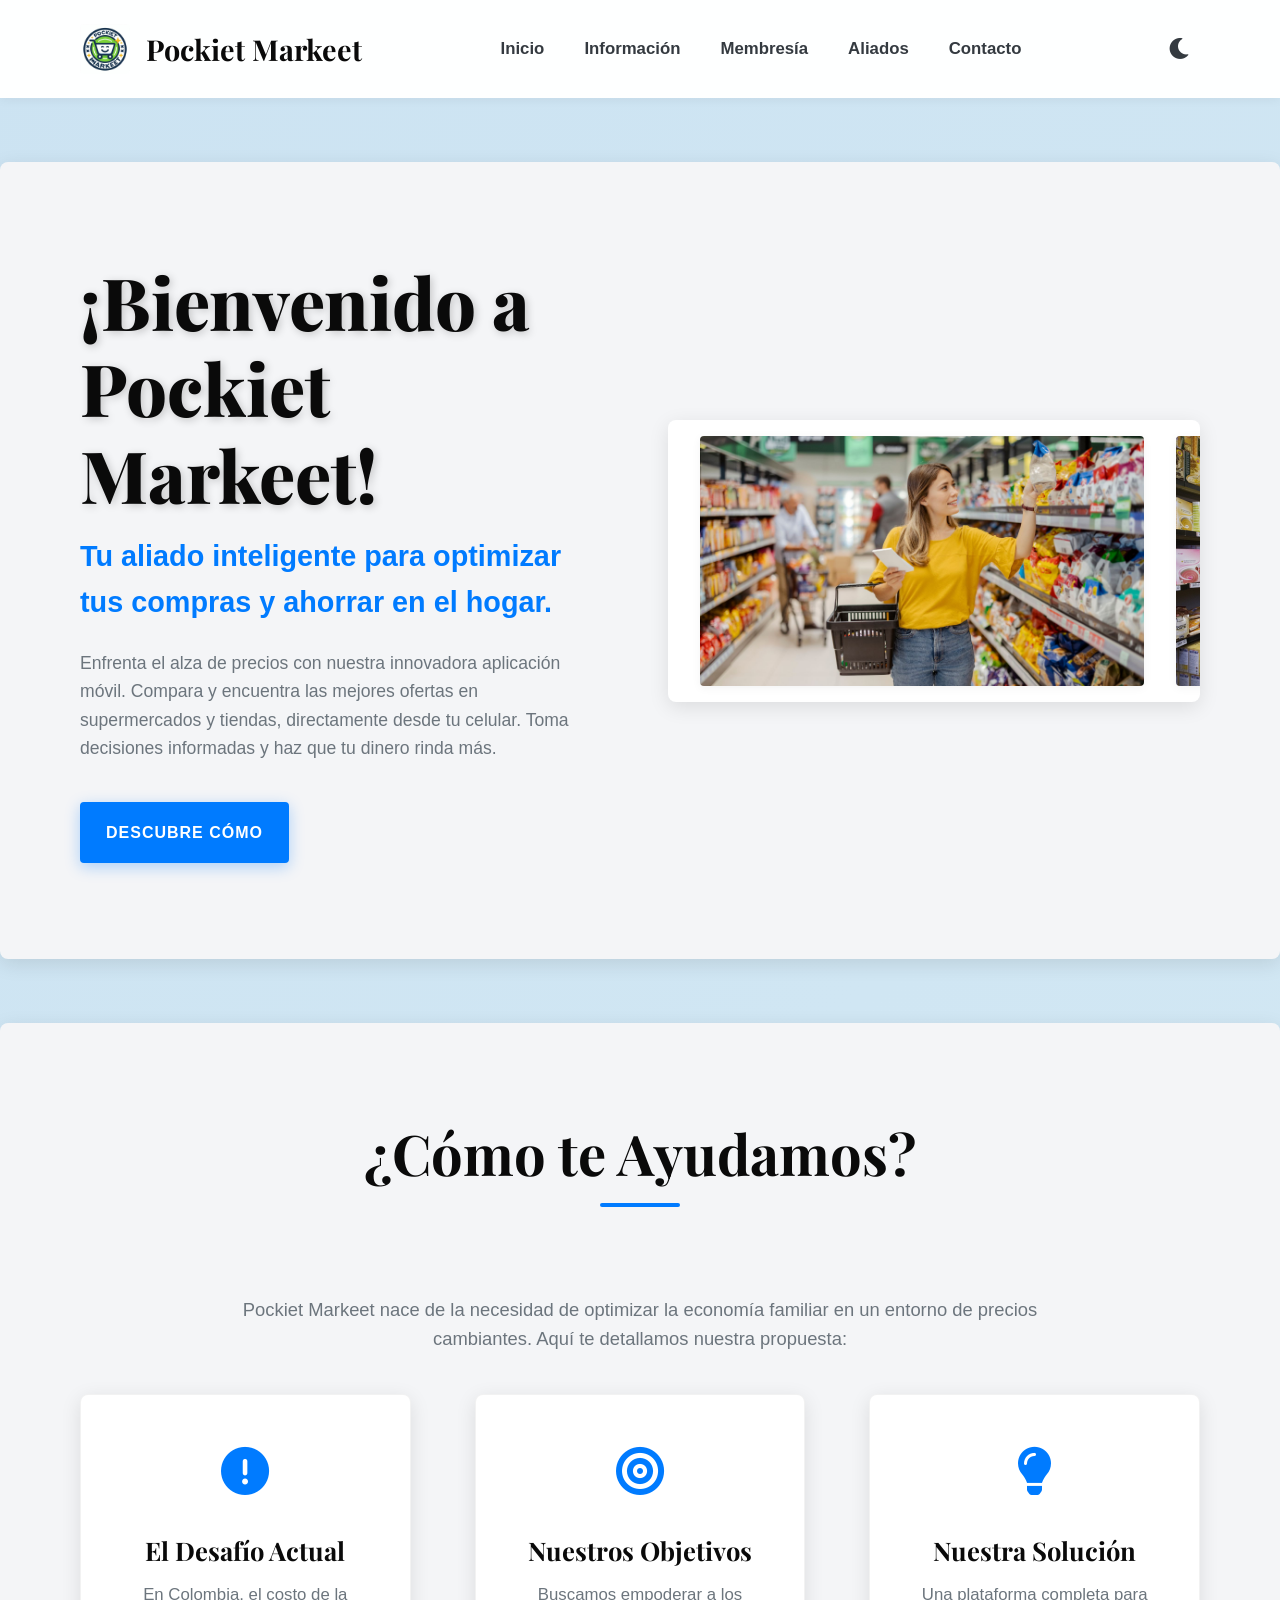
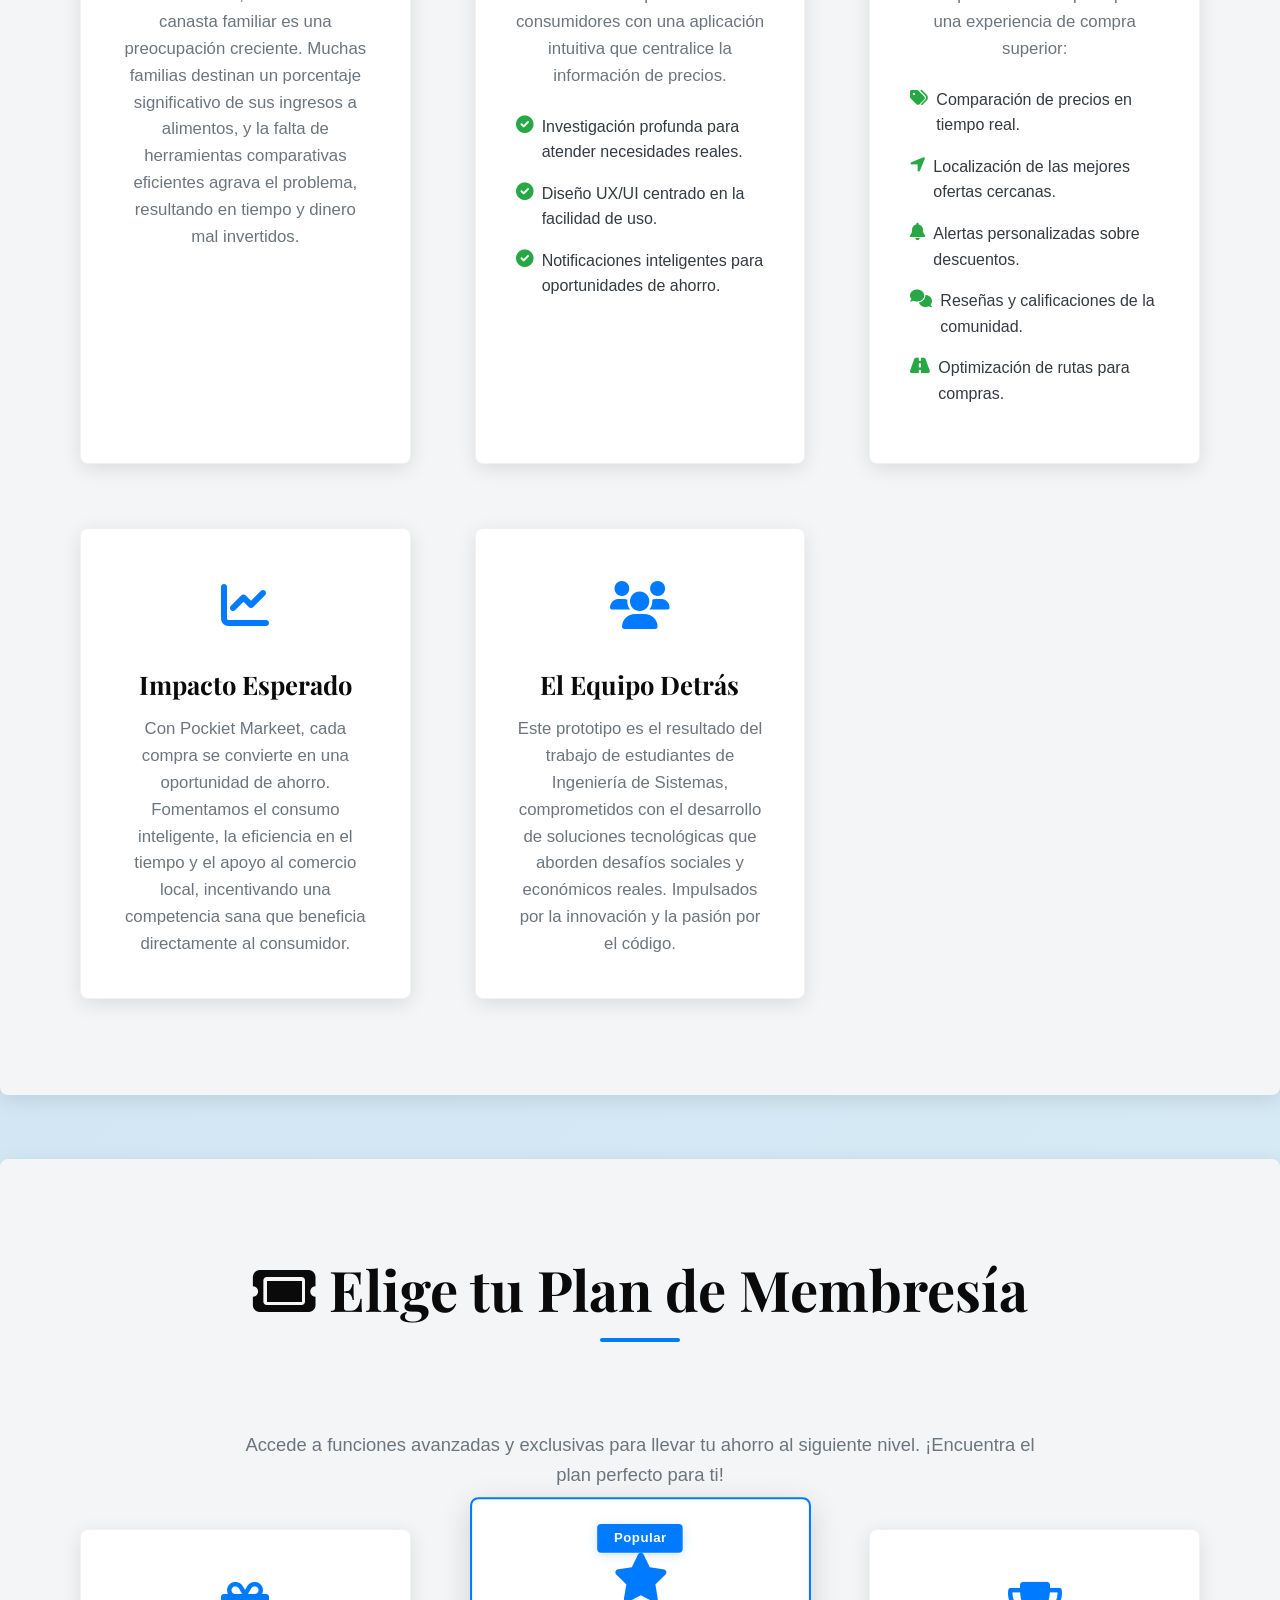
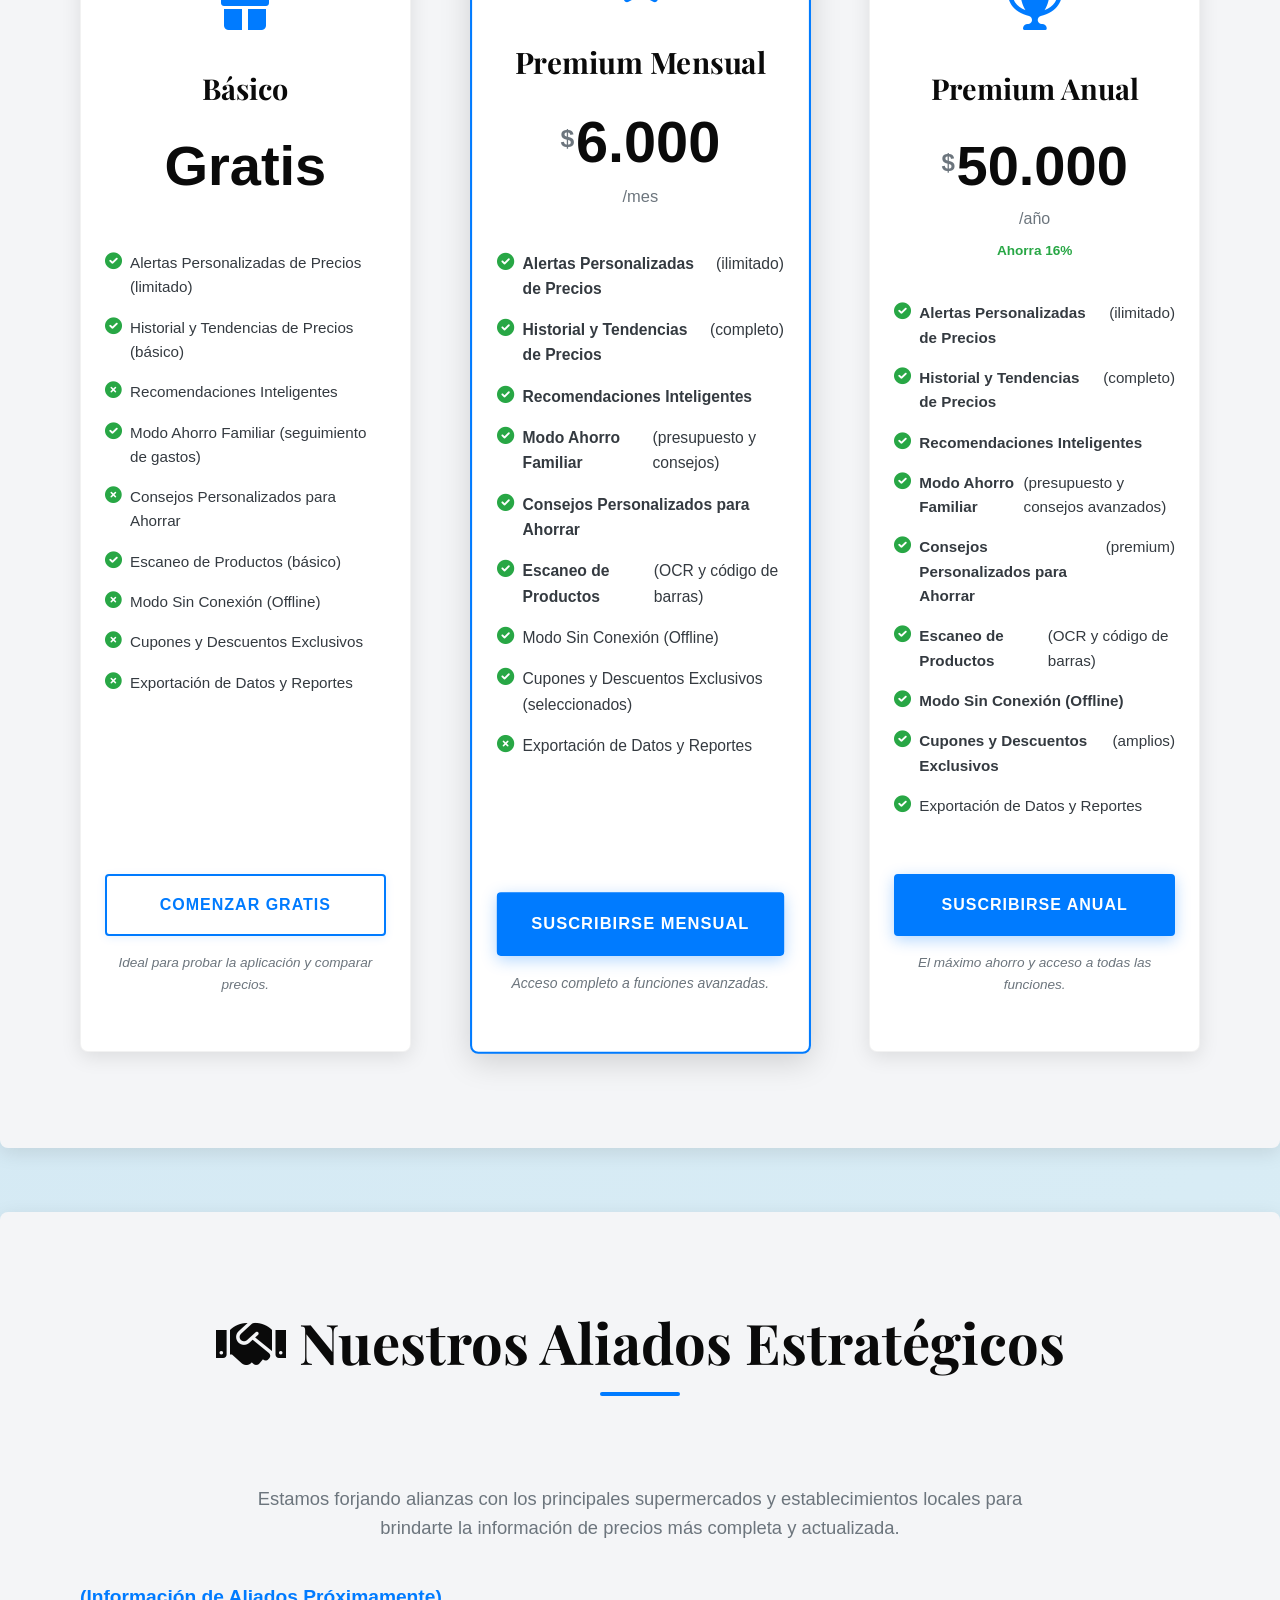
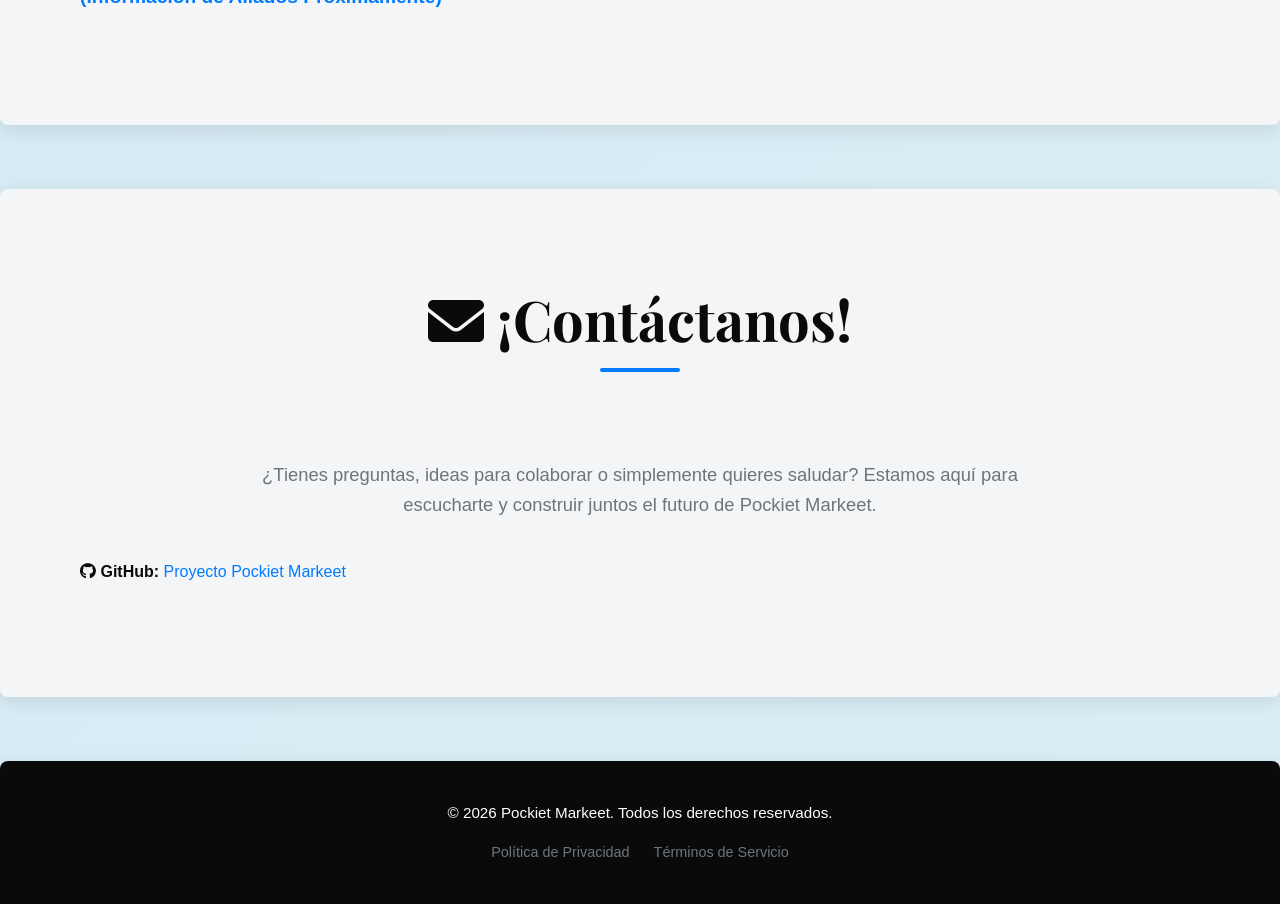
==== commit fcffd399: "Merge branch 'main' of https://github.com/Juan-avila1507/MyPmarkt" ====
--- a/index.html
+++ b/index.html
@@ -153,7 +153,7 @@
                         <div class="card-icon"><i class="fas fa-star" aria-hidden="true"></i></div>
                         <h3 class="card-title">Premium Mensual</h3>
                         <div class="plan-price">
-                            <span class="currency">$</span><span class="amount">9.99</span><span class="frequency">/mes</span>
+                            <span class="currency">$ </span><span class="amount">6.000</span><span class="frequency">/mes</span>
                         </div>
                         <div class="card-content">
                             <ul class="feature-list">
@@ -176,7 +176,7 @@
                         <div class="card-icon"><i class="fas fa-trophy" aria-hidden="true"></i></div>
                         <h3 class="card-title">Premium Anual</h3>
                         <div class="plan-price">
-                            <span class="currency">$</span><span class="amount">99</span><span class="frequency">/año</span>
+                            <span class="currency">$ </span><span class="amount">50.000</span><span class="frequency">/año</span>
                             <span class="save-indicator">Ahorra 16%</span>
                         </div>
                         <div class="card-content">
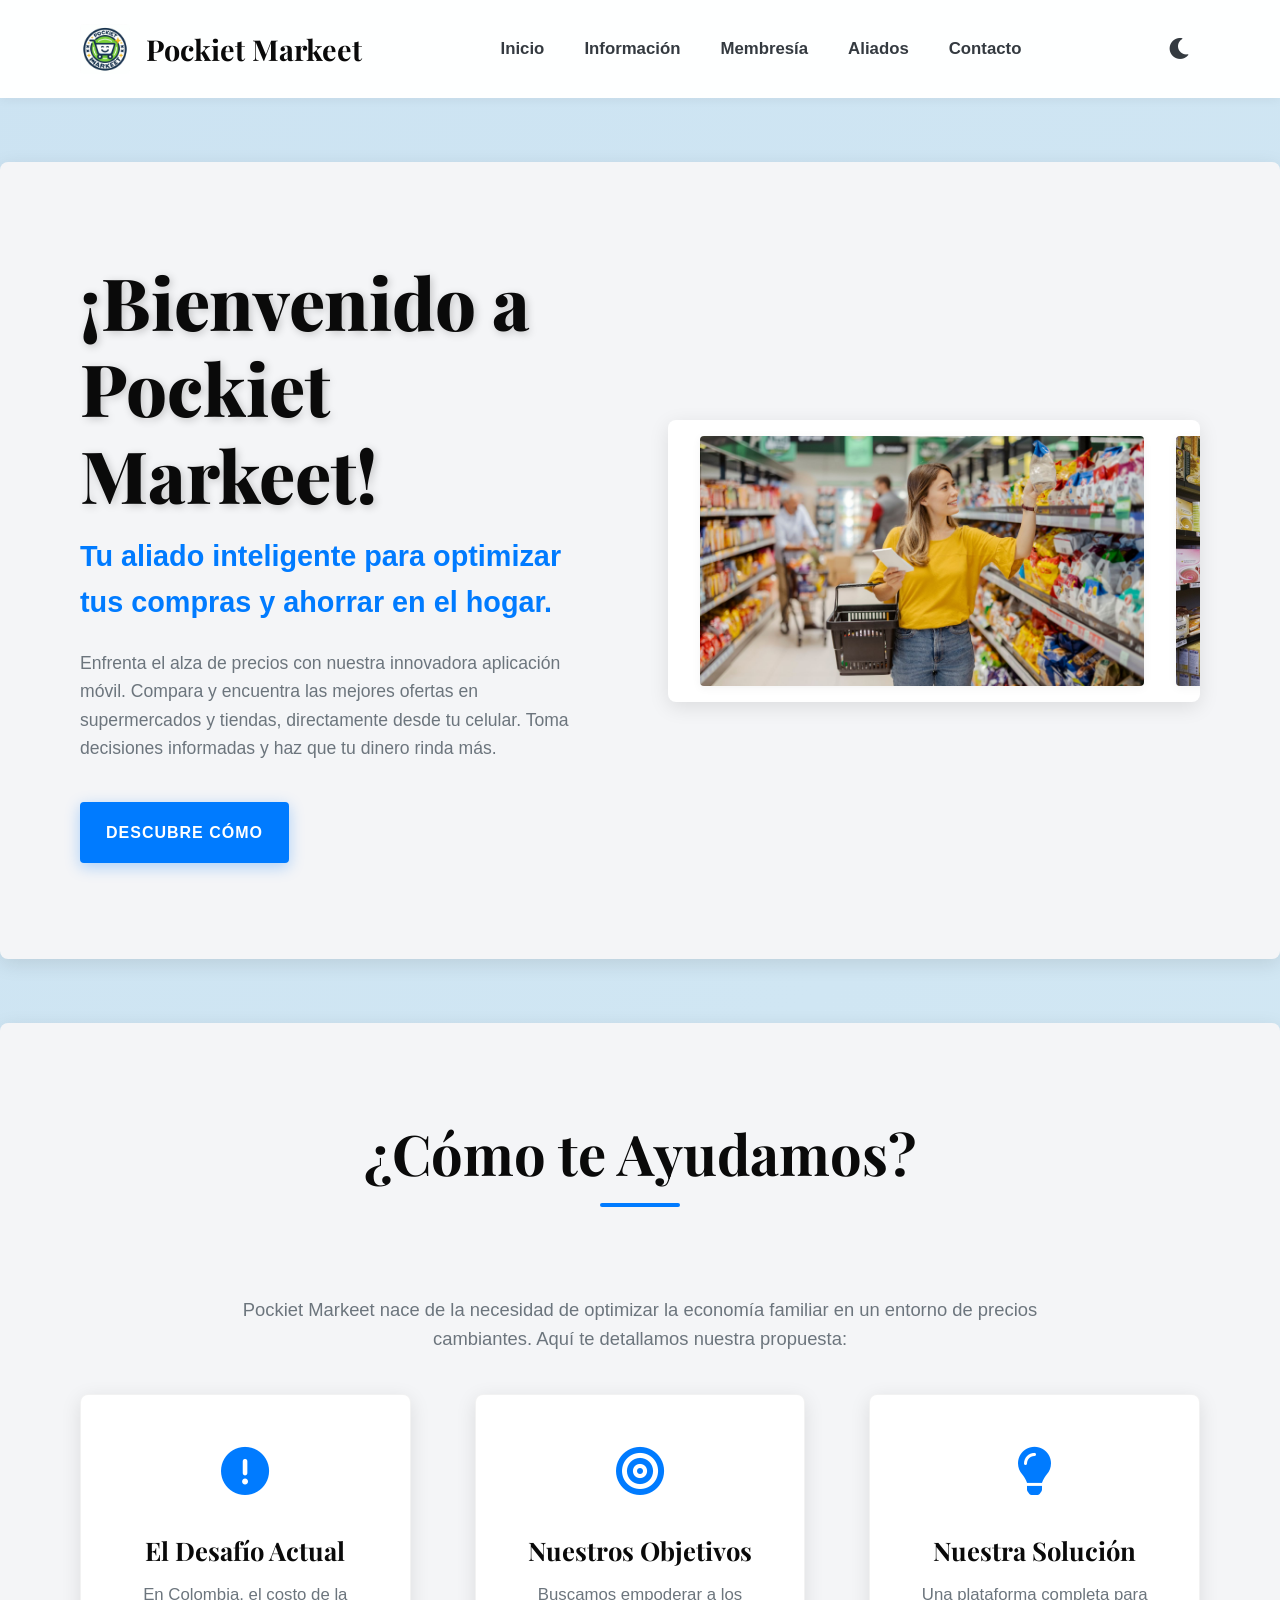
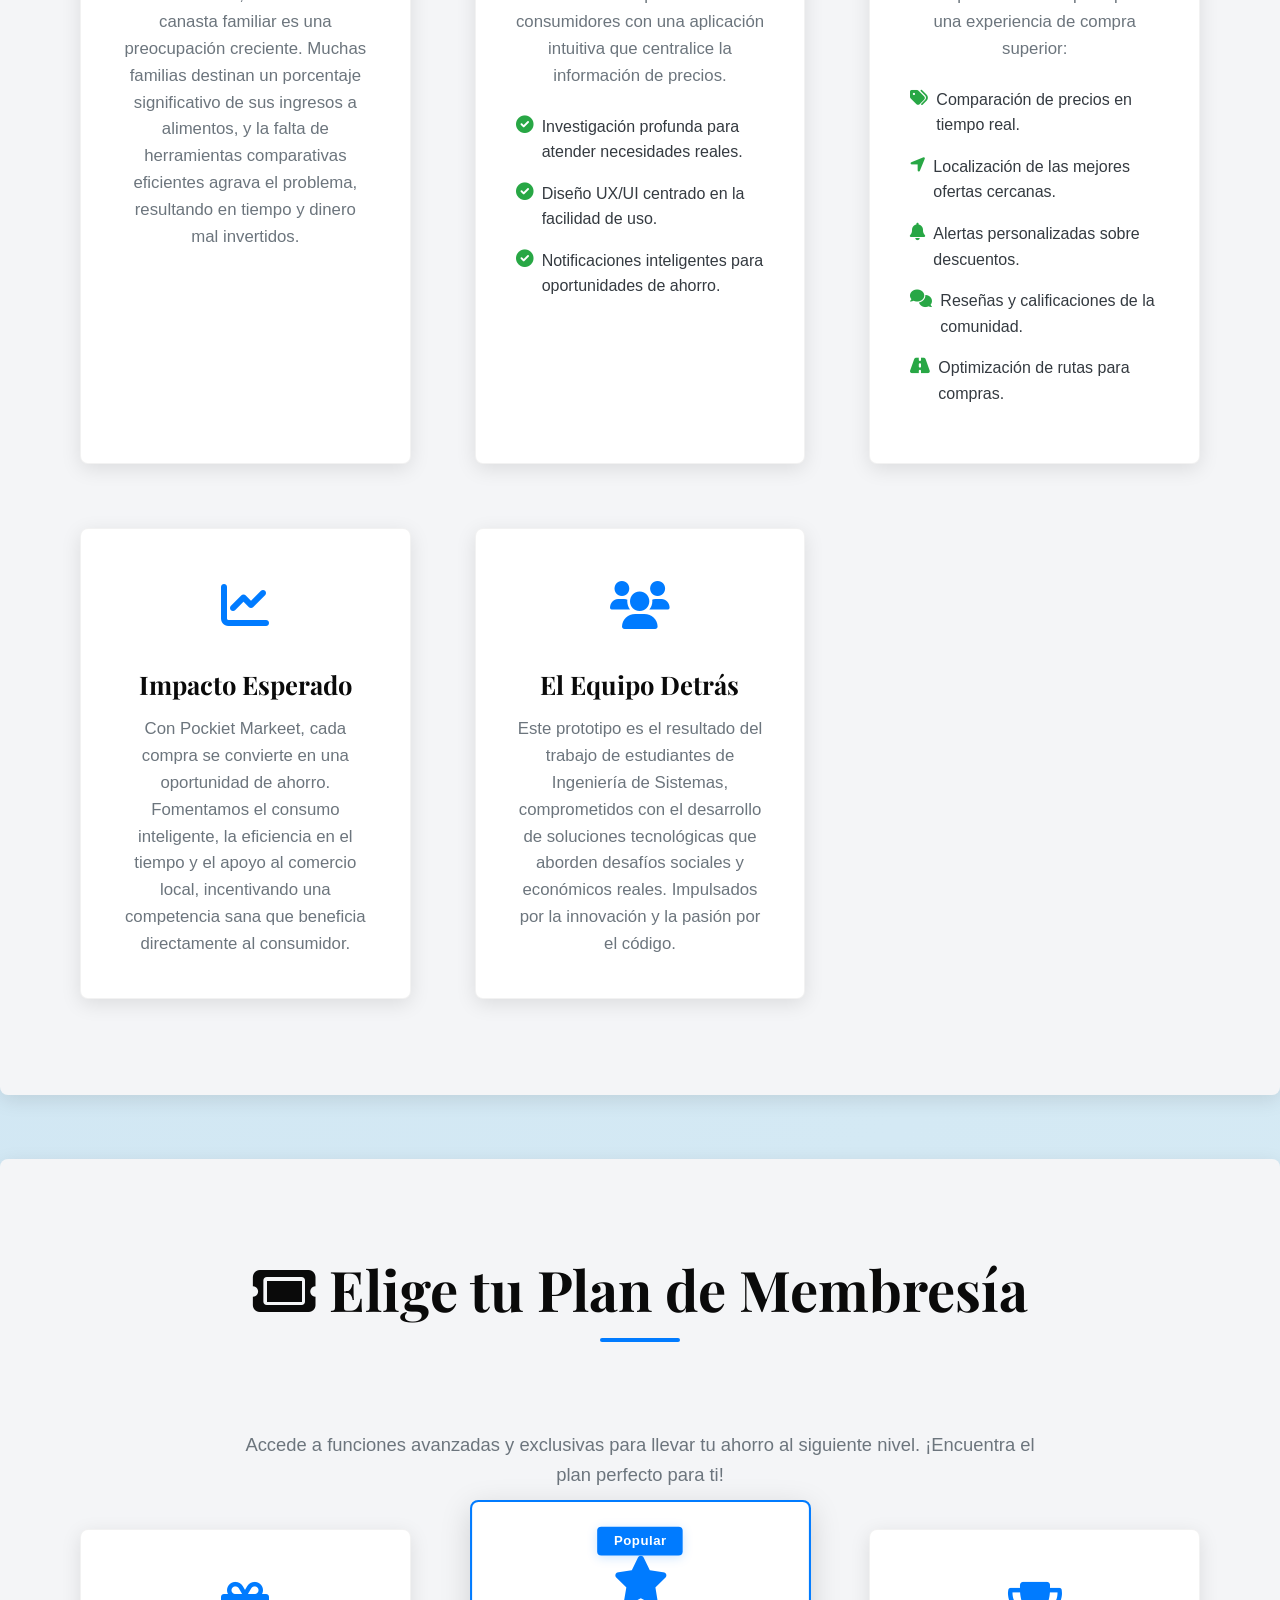
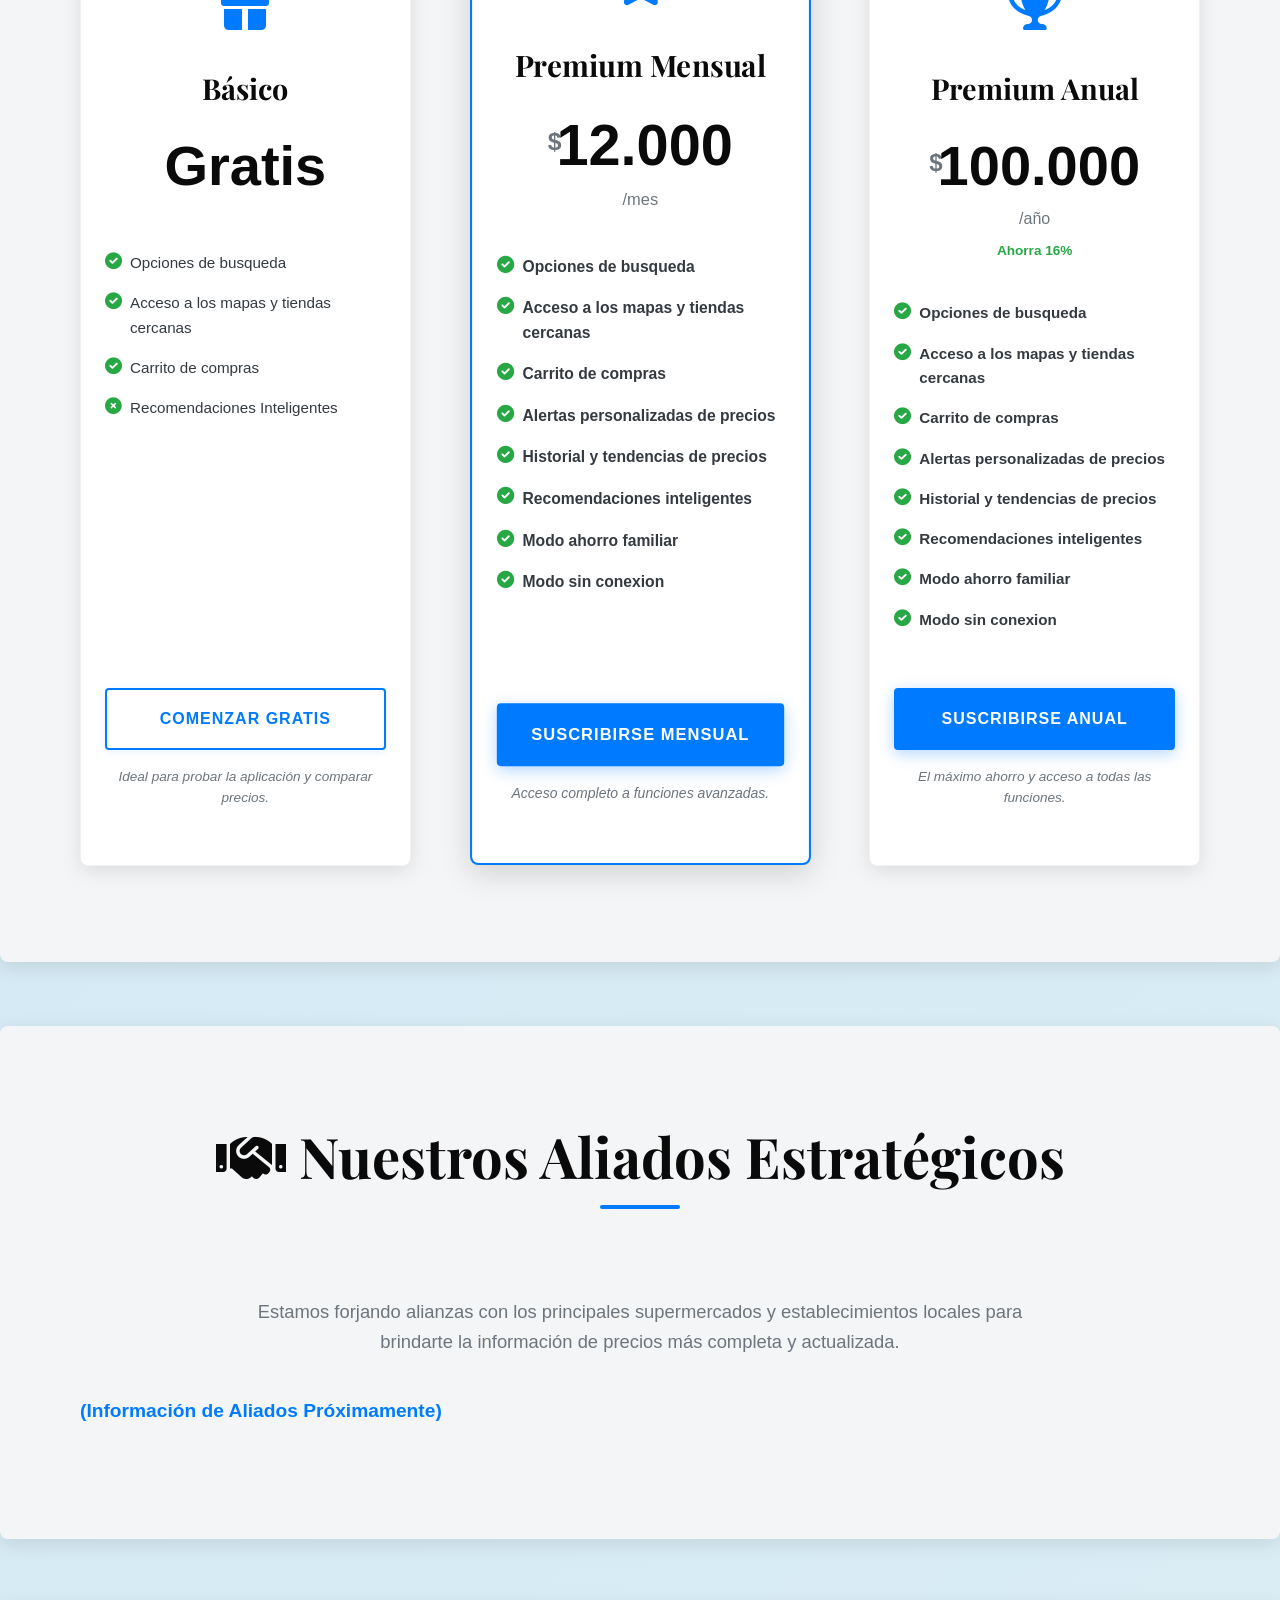
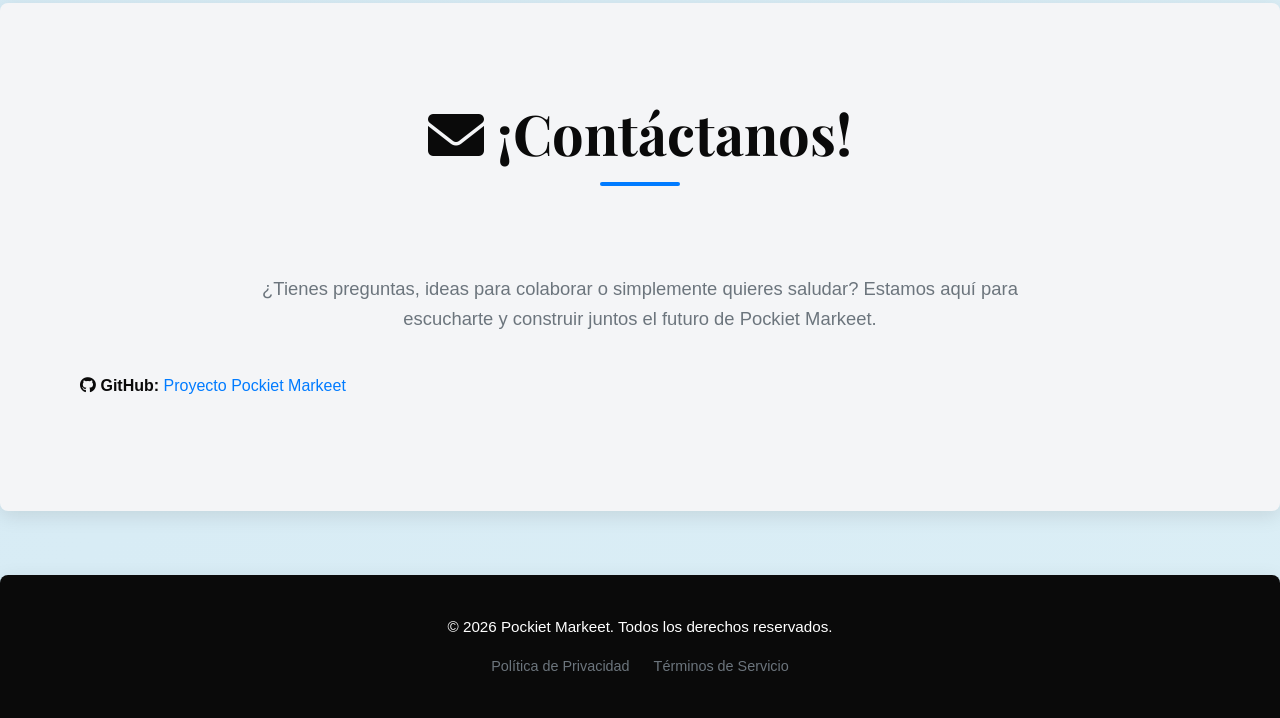
==== commit a2a4e684: "Planes corregidos" ====
--- a/index.html
+++ b/index.html
@@ -133,15 +133,12 @@
                         </div>
                         <div class="card-content">
                             <ul class="feature-list">
-                                <li><i class="fas fa-check-circle feature-icon"></i> Alertas Personalizadas de Precios (limitado)</li>
-                                <li><i class="fas fa-check-circle feature-icon"></i> Historial y Tendencias de Precios (básico)</li>
+                                <li><i class="fas fa-check-circle feature-icon"></i> Opciones de busqueda</li>
+                                <li><i class="fas fa-check-circle feature-icon"></i> Acceso a los mapas y tiendas cercanas</li>
+                                <li><i class="fas fa-check-circle feature-icon"></i> Carrito de compras</li>
+
                                 <li><i class="fas fa-times-circle feature-icon inactive-feature"></i> Recomendaciones Inteligentes</li>
-                                <li><i class="fas fa-check-circle feature-icon"></i> Modo Ahorro Familiar (seguimiento de gastos)</li>
-                                <li><i class="fas fa-times-circle feature-icon inactive-feature"></i> Consejos Personalizados para Ahorrar</li>
-                                <li><i class="fas fa-check-circle feature-icon"></i> Escaneo de Productos (básico)</li>
-                                <li><i class="fas fa-times-circle feature-icon inactive-feature"></i> Modo Sin Conexión (Offline)</li>
-                                <li><i class="fas fa-times-circle feature-icon inactive-feature"></i> Cupones y Descuentos Exclusivos</li>
-                                <li><i class="fas fa-times-circle feature-icon inactive-feature"></i> Exportación de Datos y Reportes</li>
+                            
                             </ul>
                             <a href="#" class="btn btn-secondary animate-hover">Comenzar Gratis</a>
                         </div>
@@ -153,19 +150,18 @@
                         <div class="card-icon"><i class="fas fa-star" aria-hidden="true"></i></div>
                         <h3 class="card-title">Premium Mensual</h3>
                         <div class="plan-price">
-                            <span class="currency">$ </span><span class="amount">6.000</span><span class="frequency">/mes</span>
-                        </div>
-                        <div class="card-content">
-                            <ul class="feature-list">
-                                <li><i class="fas fa-check-circle feature-icon"></i> <strong>Alertas Personalizadas de Precios</strong> (ilimitado)</li>
-                                <li><i class="fas fa-check-circle feature-icon"></i> <strong>Historial y Tendencias de Precios</strong> (completo)</li>
-                                <li><i class="fas fa-check-circle feature-icon"></i> <strong>Recomendaciones Inteligentes</strong></li>
-                                <li><i class="fas fa-check-circle feature-icon"></i> <strong>Modo Ahorro Familiar</strong> (presupuesto y consejos)</li>
-                                <li><i class="fas fa-check-circle feature-icon"></i> <strong>Consejos Personalizados para Ahorrar</strong></li>
-                                <li><i class="fas fa-check-circle feature-icon"></i> <strong>Escaneo de Productos</strong> (OCR y código de barras)</li>
-                                <li><i class="fas fa-check-circle feature-icon"></i> Modo Sin Conexión (Offline)</li>
-                                <li><i class="fas fa-check-circle feature-icon"></i> Cupones y Descuentos Exclusivos (seleccionados)</li>
-                                <li><i class="fas fa-times-circle feature-icon inactive-feature"></i> Exportación de Datos y Reportes</li>
+                            <span class="currency">$</span><span class="amount">12.000</span><span class="frequency">/mes</span>
+                        </div>
+                        <div class="card-content">
+                            <ul class="feature-list">
+                                <li><i class="fas fa-check-circle feature-icon"></i> <strong>Opciones de busqueda</strong> </li>
+                                <li><i class="fas fa-check-circle feature-icon"></i> <strong>Acceso a los mapas y tiendas cercanas</strong></li>
+                                <li><i class="fas fa-check-circle feature-icon"></i> <strong>Carrito de compras</strong></li>
+                                <li><i class="fas fa-check-circle feature-icon"></i> <strong>Alertas personalizadas de precios</strong> </li>
+                                <li><i class="fas fa-check-circle feature-icon"></i> <strong>Historial y tendencias de precios</strong></li>
+                                <li><i class="fas fa-check-circle feature-icon"></i> <strong>Recomendaciones inteligentes</strong> </li>
+                                <li><i class="fas fa-check-circle feature-icon"></i> <strong>Modo ahorro familiar</strong></li>
+                                <li><i class="fas fa-check-circle feature-icon"></i> <strong>Modo sin conexion</strong></li>
                             </ul>
                             <a href="#" class="btn btn-primary animate-hover">Suscribirse Mensual</a>
                         </div>
@@ -176,20 +172,19 @@
                         <div class="card-icon"><i class="fas fa-trophy" aria-hidden="true"></i></div>
                         <h3 class="card-title">Premium Anual</h3>
                         <div class="plan-price">
-                            <span class="currency">$ </span><span class="amount">50.000</span><span class="frequency">/año</span>
+                            <span class="currency">$</span><span class="amount">100.000</span><span class="frequency">/año</span>
                             <span class="save-indicator">Ahorra 16%</span>
                         </div>
                         <div class="card-content">
                             <ul class="feature-list">
-                                <li><i class="fas fa-check-circle feature-icon"></i> <strong>Alertas Personalizadas de Precios</strong> (ilimitado)</li>
-                                <li><i class="fas fa-check-circle feature-icon"></i> <strong>Historial y Tendencias de Precios</strong> (completo)</li>
-                                <li><i class="fas fa-check-circle feature-icon"></i> <strong>Recomendaciones Inteligentes</strong></li>
-                                <li><i class="fas fa-check-circle feature-icon"></i> <strong>Modo Ahorro Familiar</strong> (presupuesto y consejos avanzados)</li>
-                                <li><i class="fas fa-check-circle feature-icon"></i> <strong>Consejos Personalizados para Ahorrar</strong> (premium)</li>
-                                <li><i class="fas fa-check-circle feature-icon"></i> <strong>Escaneo de Productos</strong> (OCR y código de barras)</li>
-                                <li><i class="fas fa-check-circle feature-icon"></i> <strong>Modo Sin Conexión (Offline)</strong></li>
-                                <li><i class="fas fa-check-circle feature-icon"></i> <strong>Cupones y Descuentos Exclusivos</strong> (amplios)</li>
-                                <li><i class="fas fa-check-circle feature-icon"></i> Exportación de Datos y Reportes</li>
+                                <li><i class="fas fa-check-circle feature-icon"></i> <strong>Opciones de busqueda</strong> </li>
+                                <li><i class="fas fa-check-circle feature-icon"></i> <strong>Acceso a los mapas y tiendas cercanas</strong></li>
+                                <li><i class="fas fa-check-circle feature-icon"></i> <strong>Carrito de compras</strong></li>
+                                <li><i class="fas fa-check-circle feature-icon"></i> <strong>Alertas personalizadas de precios</strong> </li>
+                                <li><i class="fas fa-check-circle feature-icon"></i> <strong>Historial y tendencias de precios</strong></li>
+                                <li><i class="fas fa-check-circle feature-icon"></i> <strong>Recomendaciones inteligentes</strong> </li>
+                                <li><i class="fas fa-check-circle feature-icon"></i> <strong>Modo ahorro familiar</strong></li>
+                                <li><i class="fas fa-check-circle feature-icon"></i> <strong>Modo sin conexion</strong></li>
                             </ul>
                             <a href="#" class="btn btn-primary animate-hover">Suscribirse Anual</a>
                         </div>
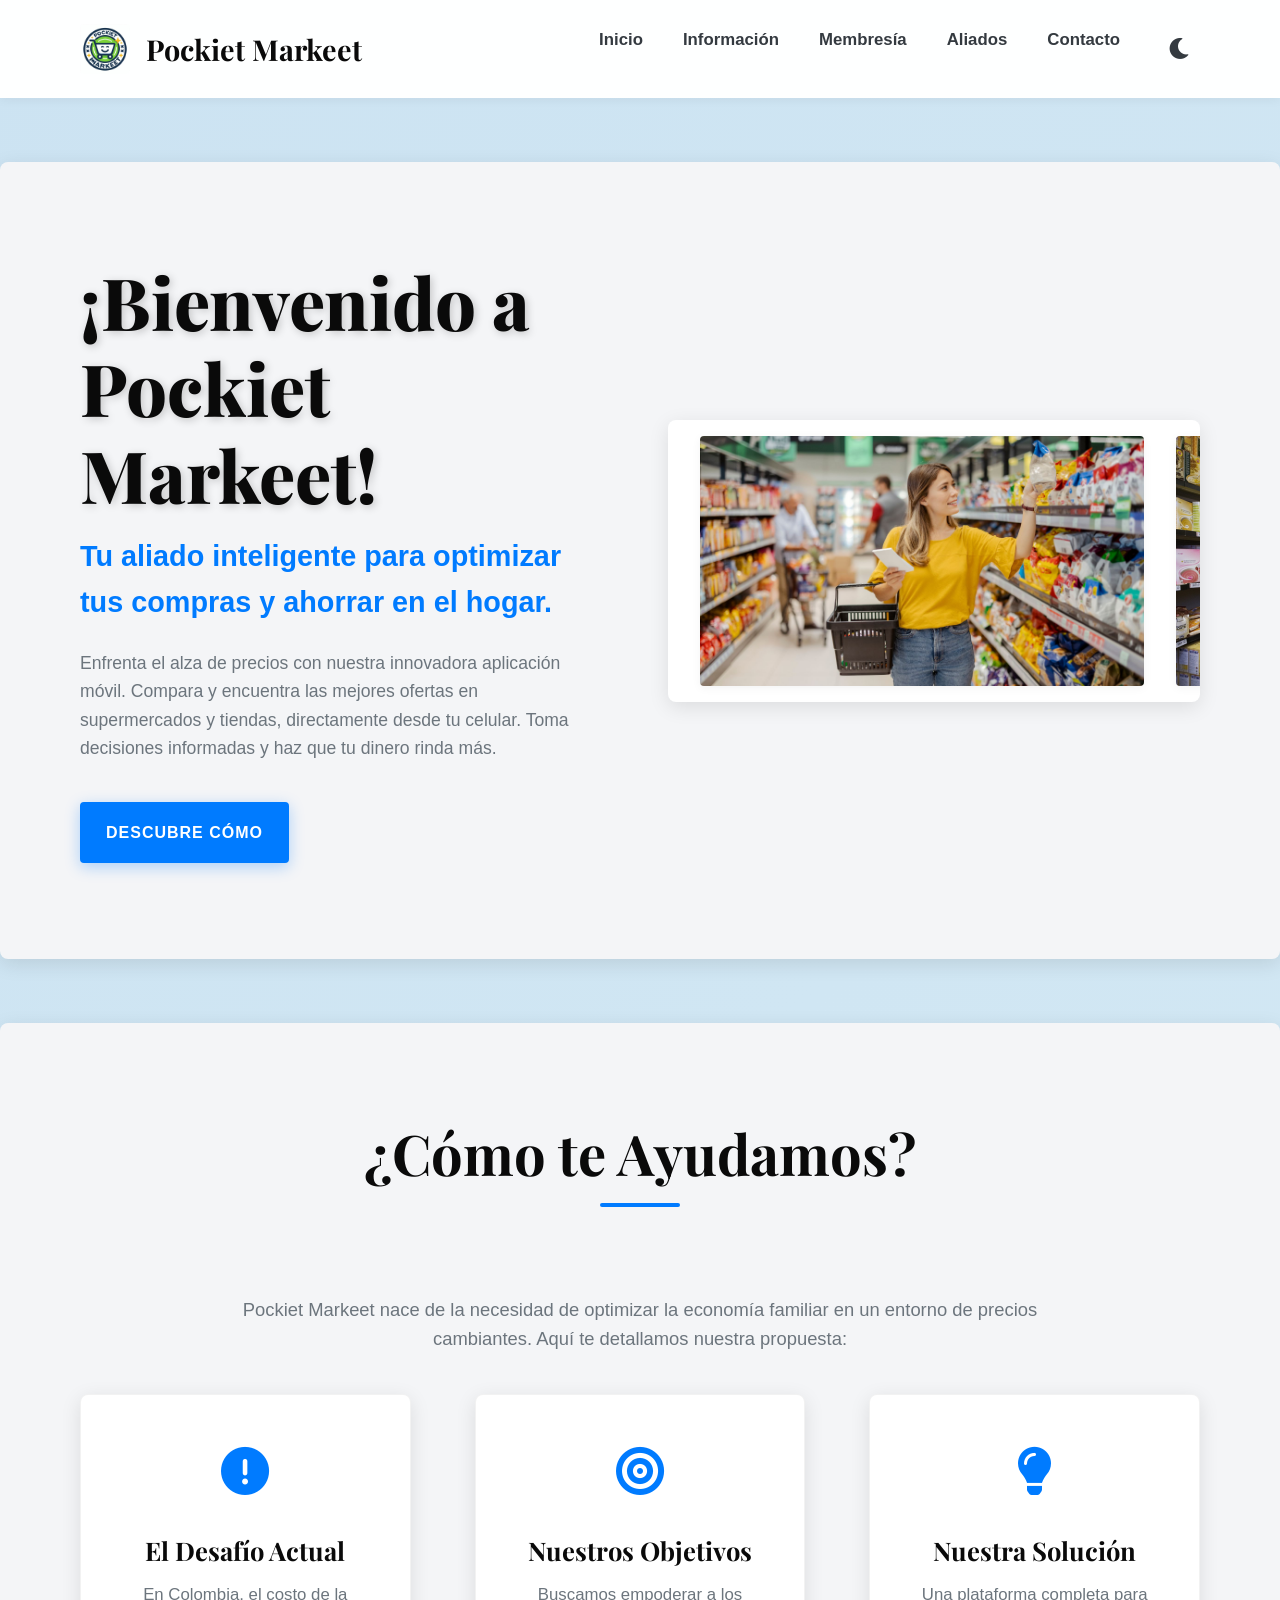
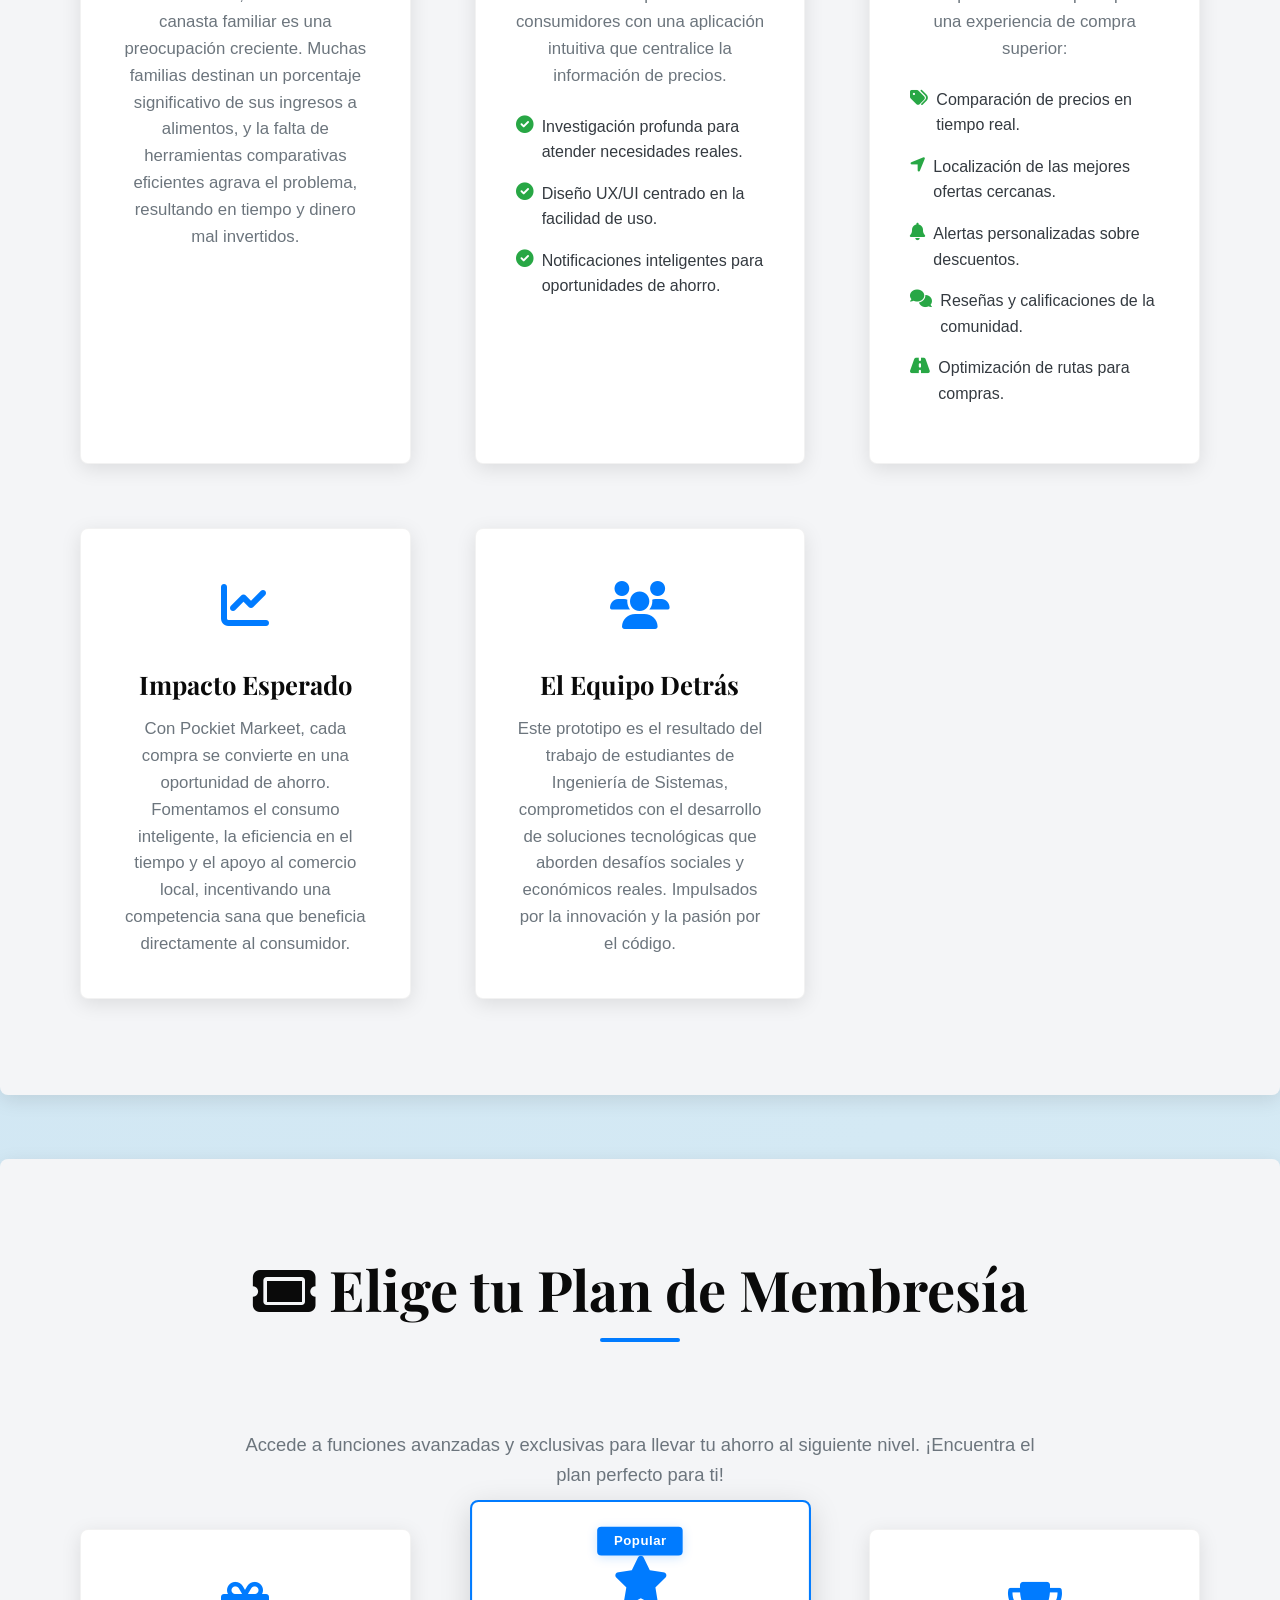
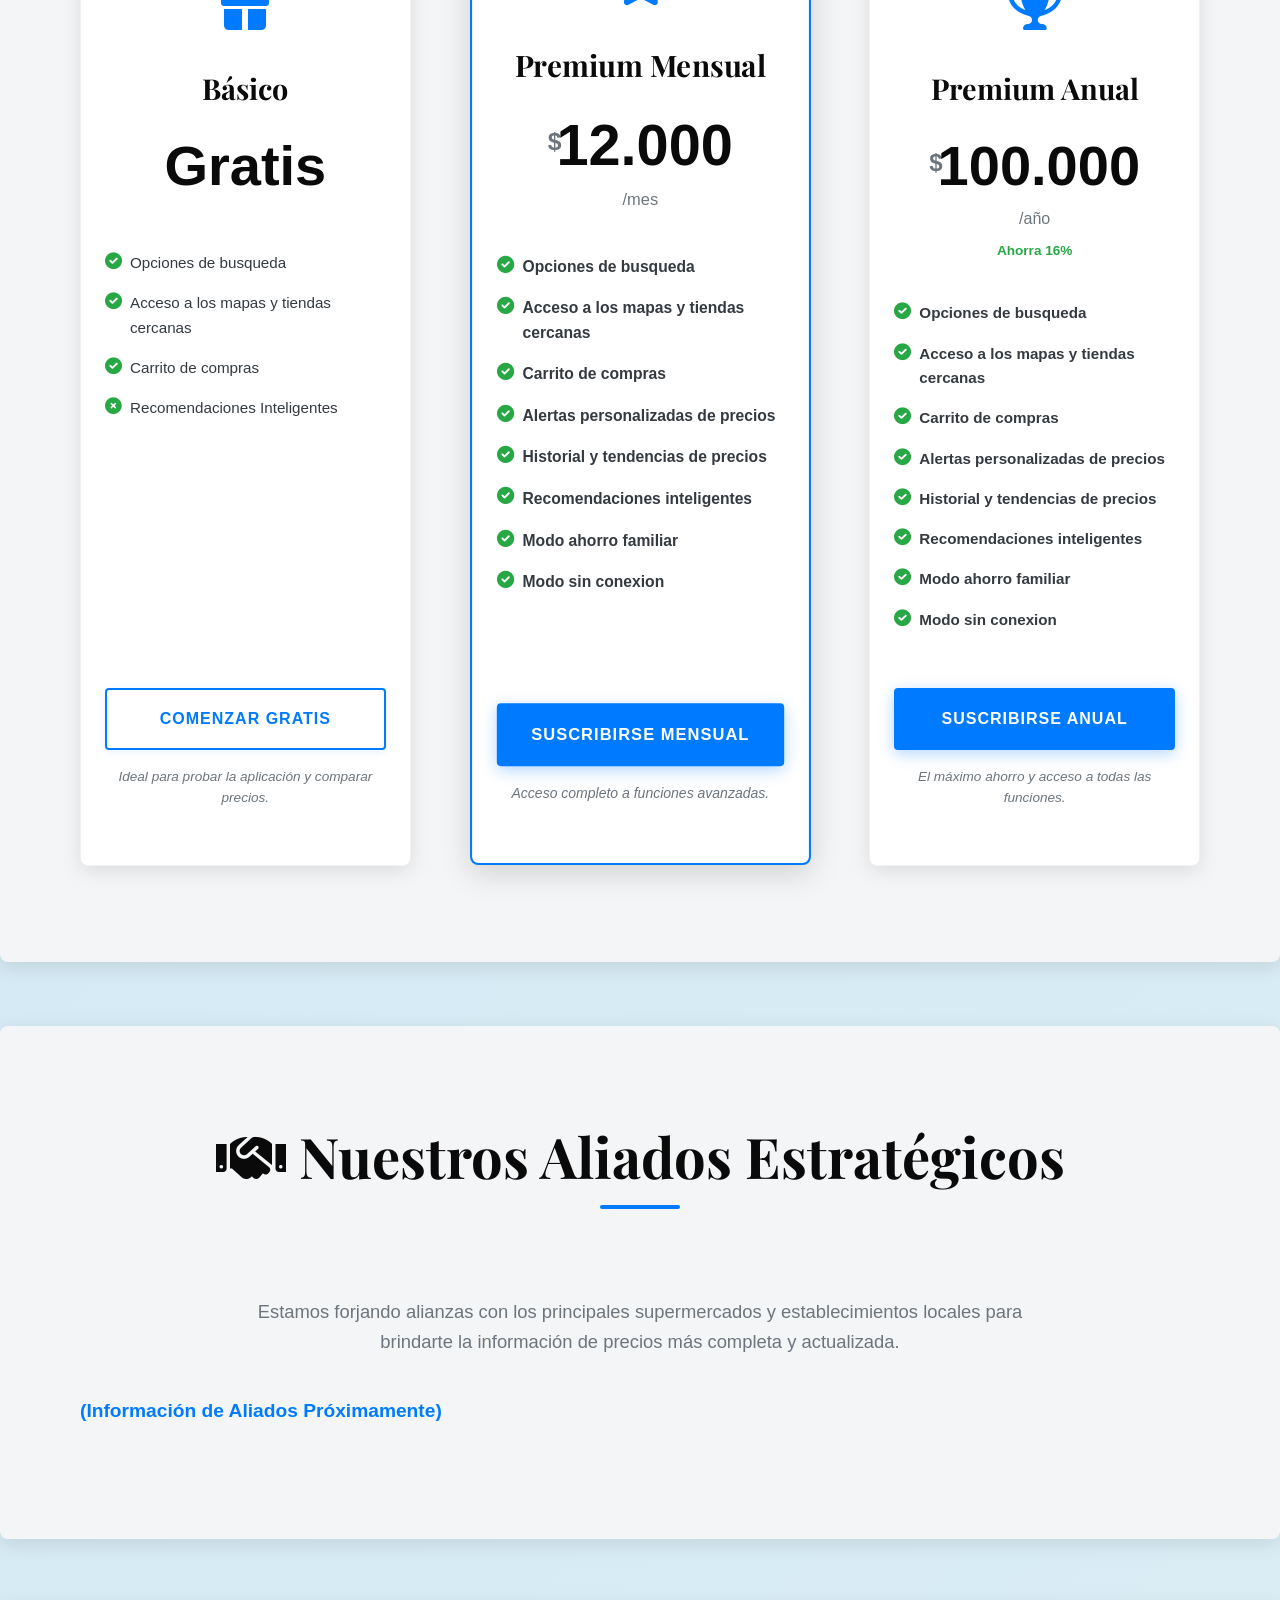
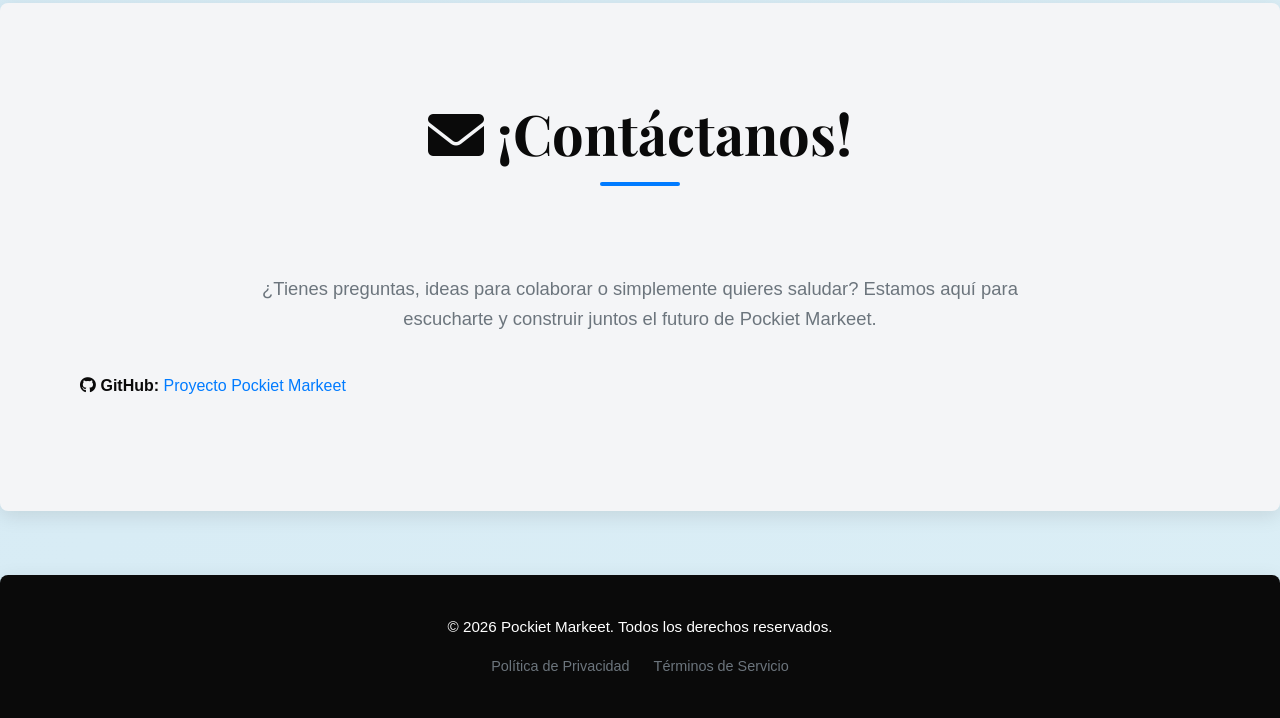
==== commit 9a47a349: "Solucion" ====
--- a/index.html
+++ b/index.html
@@ -13,7 +13,9 @@
     <link rel="stylesheet" href="https://cdnjs.cloudflare.com/ajax/libs/font-awesome/6.0.0/css/all.min.css">
 
     <link rel="stylesheet" href="styles.css">
-    <link rel="stylesheet" href="fondo.css"> </head>
+    <link rel="stylesheet" href="fondo.css">
+</head>
+
 <body class="light-mode"> 
     <header class="site-header">
     <div class="container header-inner">
@@ -28,17 +30,18 @@
                 <li><a href="#membresia" class="nav-link">Membresía</a></li>
                 <li><a href="#aliados" class="nav-link">Aliados</a></li>
                 <li><a href="#contacto" class="nav-link">Contacto</a></li>
+                <li>
+                    <button id="theme-toggle" class="theme-toggle nav-link" aria-label="Alternar modo oscuro/claro">
+                        <i class="fas fa-moon"></i>
+                    </button>
+                </li>
             </ul>
         </nav>
-        <button id="menu-toggle" class="menu-toggle" aria-label="Abrir menú de navegación">
+        <button id="menu-toggle" class="menu-toggle" aria-label="Abrir menú de navegación" aria-expanded="false">
             <i class="fas fa-bars"></i>
-        </button>
-        <button id="theme-toggle" class="theme-toggle" aria-label="Alternar modo oscuro/claro">
-            <i class="fas fa-moon"></i>
         </button>
     </div>
     </header>
-
     <main>
         <section id="inicio" class="hero-section section-spacing fade-in" aria-labelledby="hero-heading">
             <div class="container hero-content">
--- a/styles.css
+++ b/styles.css
@@ -756,7 +756,6 @@
         margin: 0 auto;
     }
 }
-
 
 /* Para tablets (vertical) y móviles grandes (máx. 768px) */
 @media (max-width: 768px) {
@@ -839,6 +838,32 @@
     .nav-link:hover {
         color: var(--highlight-text);
     }
+
+    /* ESTILOS AÑADIDOS/MODIFICADOS PARA EL THEME-TOGGLE DENTRO DEL MENÚ MÓVIL */
+    .main-nav .nav-list #theme-toggle {
+        display: block; /* Asegurarse de que ocupe su propio espacio */
+        width: 100%; /* Ocupar todo el ancho disponible para alineación */
+        text-align: center; /* Centrar el icono */
+        background: none; /* Eliminar cualquier fondo de botón por defecto */
+        border: none; /* Eliminar borde de botón por defecto */
+        cursor: pointer;
+        padding: var(--spacing-xs) 0; /* Mismo padding que los otros nav-links */
+        font-size: 1.1rem; /* Mismo tamaño de fuente que los nav-links */
+        color: var(--primary-text); /* Mismo color de texto que los nav-links */
+        transition: color var(--transition-fast);
+        /* Importante: para que el icono se centre si el botón es 100% de ancho */
+        display: flex;
+        justify-content: center;
+        align-items: center;
+    }
+
+    .main-nav .nav-list #theme-toggle:hover {
+        color: var(--highlight-text); /* Efecto hover igual que los nav-links */
+    }
+
+    .main-nav .nav-list #theme-toggle i {
+        font-size: 1.1rem; /* Asegurar que el icono tenga el tamaño correcto */
+    }
     /* --- FIN DE LAS REGLAS CRÍTICAS --- */
 
     /* Botones */
@@ -849,24 +874,32 @@
 
     /* Carrusel en Hero */
     .hero-image-carousel {
-        padding: var(--spacing-xs); /* Ajustar el padding interno del carrusel */
+        padding: 0; /* <--- CAMBIO CRÍTICO: ELIMINAR EL PADDING INTERNO DEL CARRUSEL */
+        max-width: 100%; /* Asegura que el contenedor no exceda el ancho del viewport */
+        width: 95%; /* Pequeño margen lateral si el .container tiene 0 padding */
+        margin: 0 auto; /* Centrar el carrusel */
+        box-shadow: var(--shadow-medium);
+        border-radius: var(--border-radius-md);
+        overflow: hidden; /* Esencial para que las imágenes se recorten */
+        position: relative; /* Necesario para que el track se posicione correctamente dentro */
     }
     .carousel-track {
-        animation: carouselScrollMobile 20s linear infinite; /* Animación más rápida para móvil */
-        width: calc(100% * 8); /* Ajustar ancho para un solo elemento visible (8 imágenes) */
+        animation: carouselScrollMobile 30s linear infinite; /* <--- AUMENTAR DURACIÓN para menor velocidad */
+        width: 800%; /* <--- SOLUCIÓN DEFINITIVA: Si tienes 8 imágenes (4 únicas duplicadas) */
     }
     .carousel-img {
-        flex: 0 0 100%; /* Una imagen por vista en móvil */
+        flex: 0 0 100%; /* <--- CRÍTICO: Cada imagen ocupa el 100% de la "ventana" del carrusel */
+        width: 100%;    /* Asegura que la imagen llene su flex-basis */
         height: 180px; /* Reducir altura de la imagen para móviles */
-        object-fit: cover;
-        display: block;
+        object-fit: cover; /* Recorta la imagen para que llene el espacio sin distorsión */
+        display: block; /* Evita pequeños espacios extra que puedan causar desalineación */
         border-radius: var(--border-radius-sm);
         box-shadow: none; /* Eliminar sombra extra para un look más limpio en móvil */
-        margin: 0; /* Eliminar margen entre imágenes en móvil */
+        margin: 0; /* <--- CRÍTICO: No debe haber margen entre imágenes en móvil */
     }
     @keyframes carouselScrollMobile {
         0% { transform: translateX(0); }
-        100% { transform: translateX(calc(-100% * 4)); } /* Desplaza 4 imágenes completas */
+        100% { transform: translateX(calc(-100% * 4)); }
     }
 
     /* Tarjetas de Información y Membresía (info-grid) */
@@ -975,9 +1008,12 @@
     .logo-image {
         height: 35px;
     }
-    .theme-toggle {
+    /* Asegúrate de que este .theme-toggle no entre en conflicto con el .main-nav .nav-list #theme-toggle */
+    /* Este estilo solo aplicaría si el theme-toggle estuviera fuera del menú, lo cual ya no está en móvil */
+    /* Si lo dejas, no causará problemas, pero es un estilo "muerto" para móvil ahora */
+    /* .theme-toggle {
         font-size: 1.2rem;
-    }
+    } */
 
     .btn {
         padding: var(--spacing-xxs) var(--spacing-sm); /* Botones más pequeños */
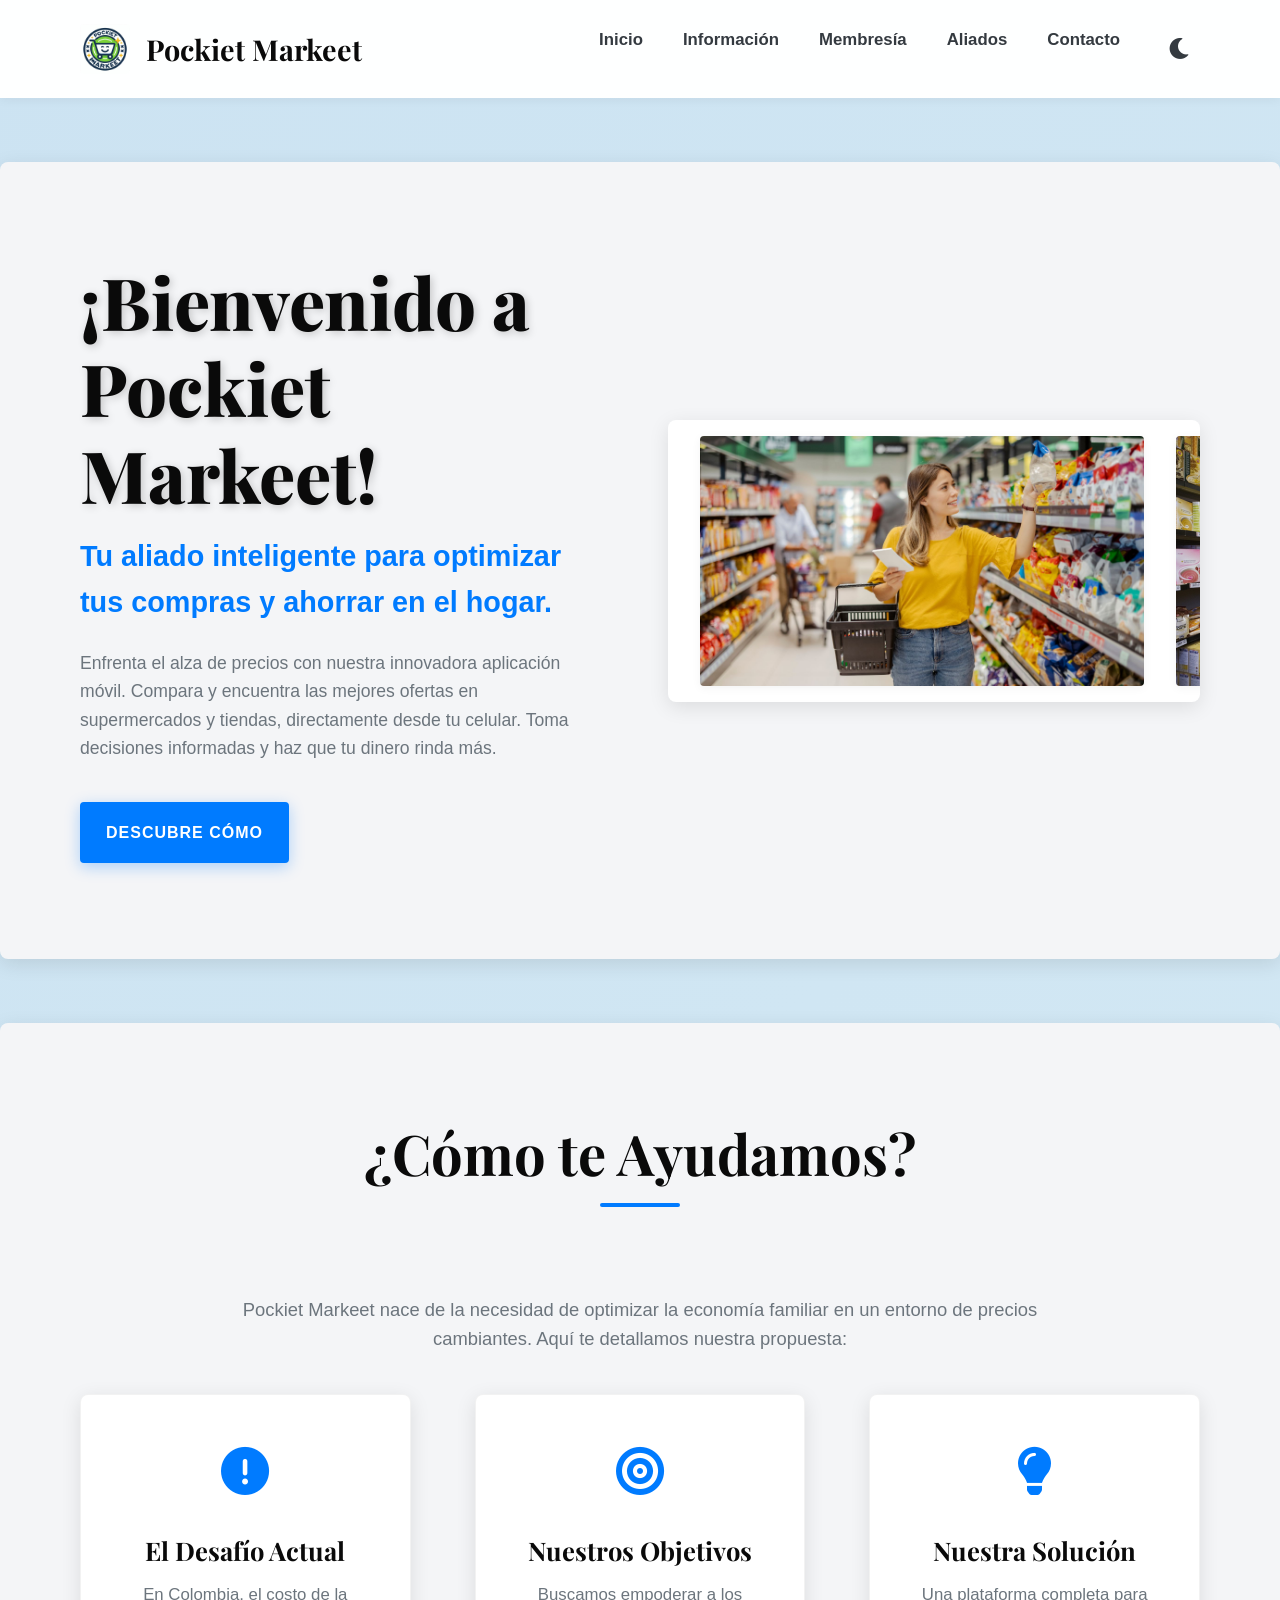
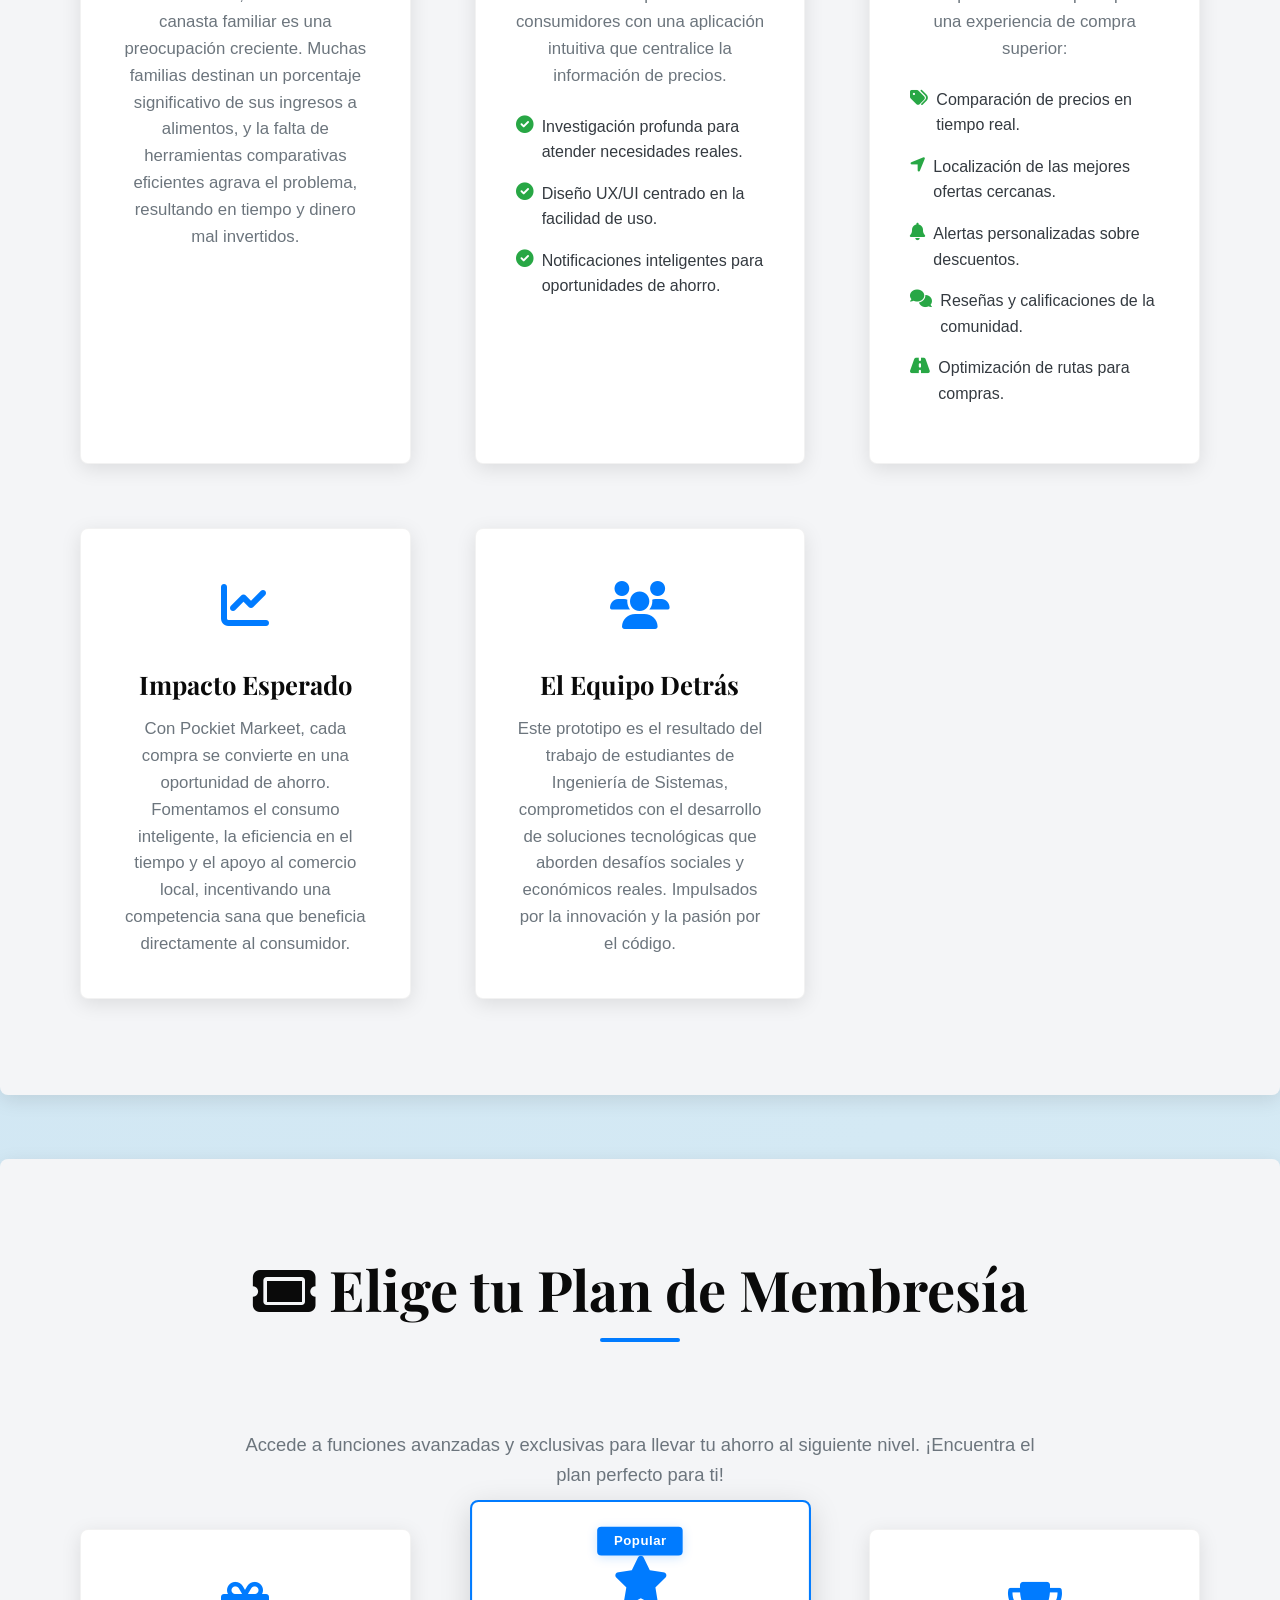
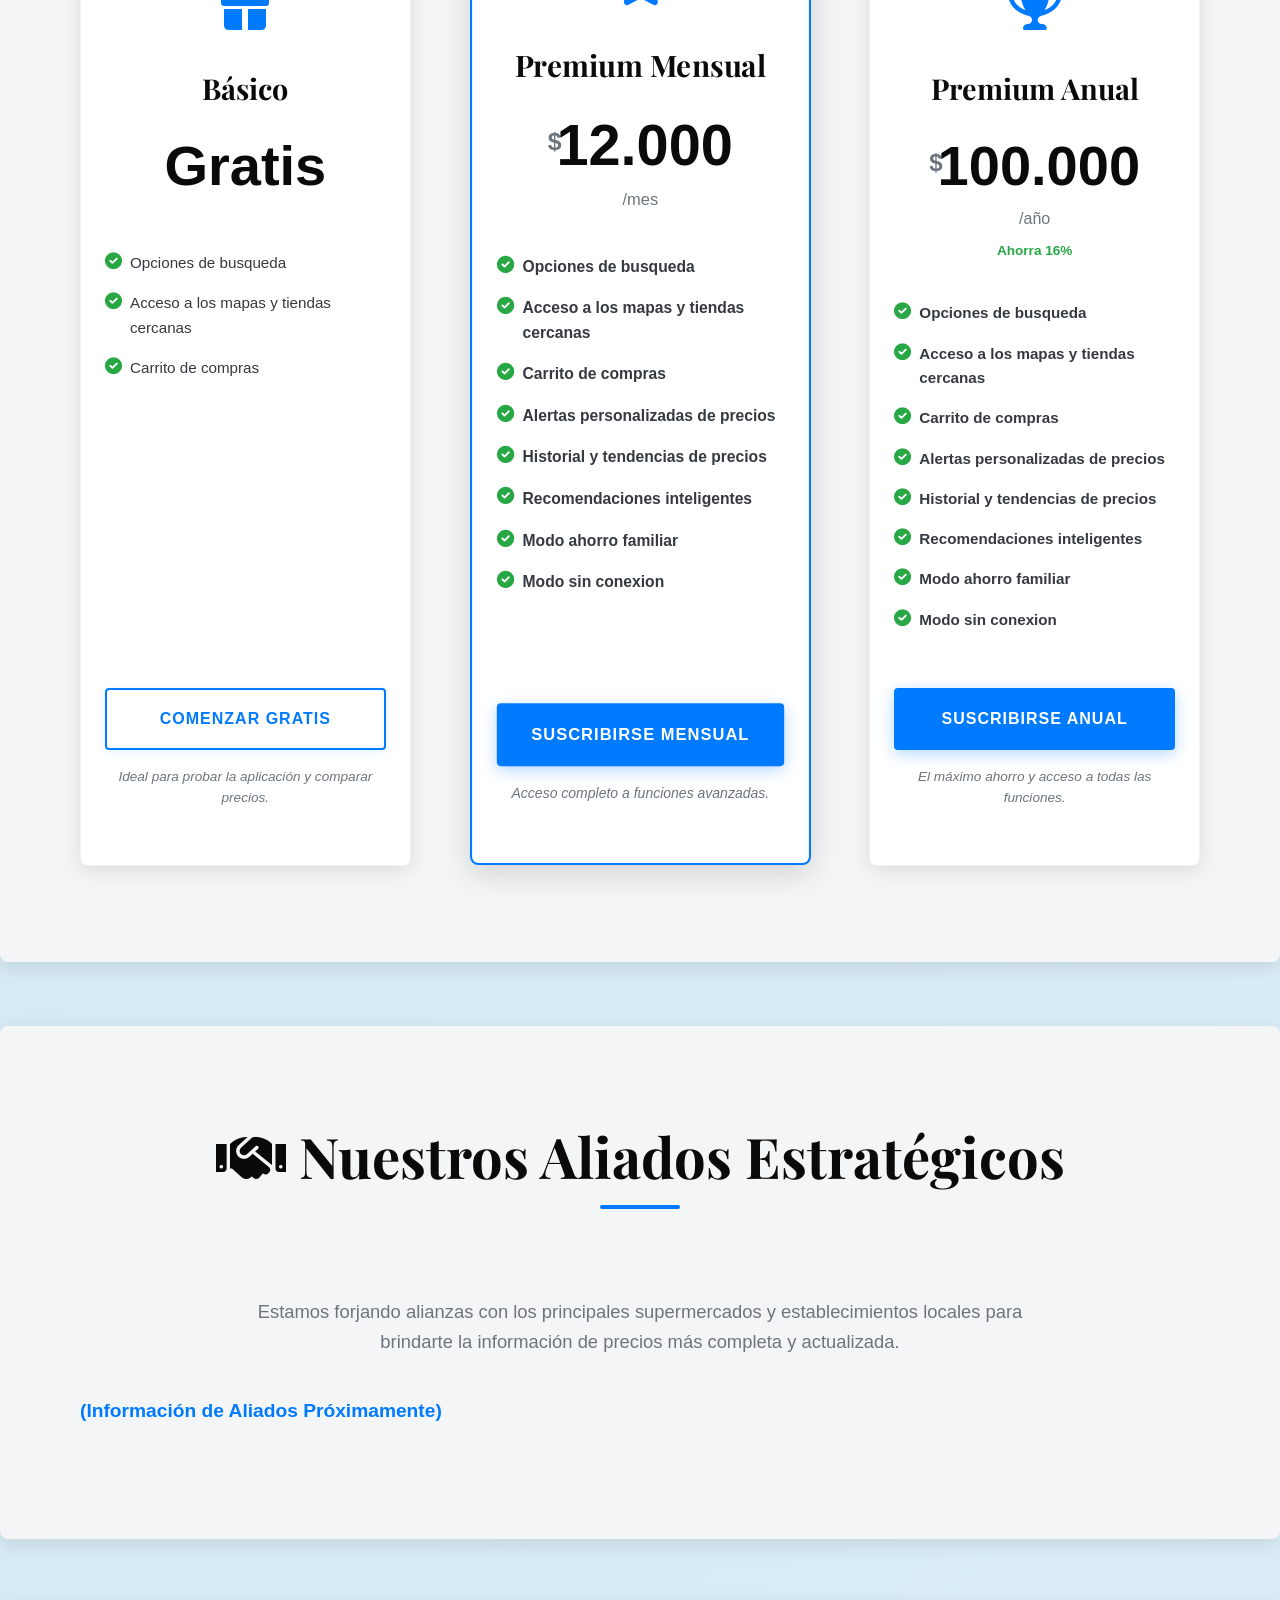
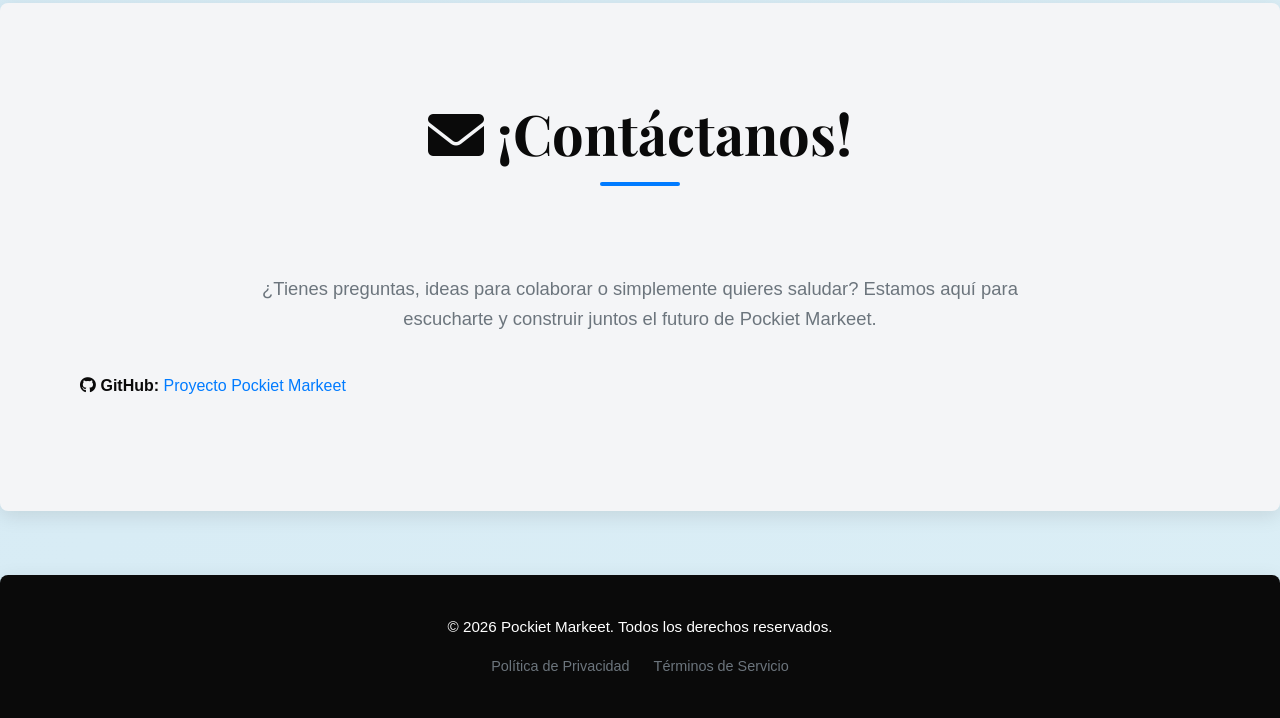
==== commit c4f8a6c2: "END" ====
--- a/index.html
+++ b/index.html
@@ -139,9 +139,6 @@
                                 <li><i class="fas fa-check-circle feature-icon"></i> Opciones de busqueda</li>
                                 <li><i class="fas fa-check-circle feature-icon"></i> Acceso a los mapas y tiendas cercanas</li>
                                 <li><i class="fas fa-check-circle feature-icon"></i> Carrito de compras</li>
-
-                                <li><i class="fas fa-times-circle feature-icon inactive-feature"></i> Recomendaciones Inteligentes</li>
-                            
                             </ul>
                             <a href="#" class="btn btn-secondary animate-hover">Comenzar Gratis</a>
                         </div>
--- a/styles.css
+++ b/styles.css
@@ -755,9 +755,7 @@
         width: 95%; /* Un poco de margen */
         margin: 0 auto;
     }
-}
-
-/* Para tablets (vertical) y móviles grandes (máx. 768px) */
+}/* Para tablets (vertical) y móviles grandes (máx. 768px) */
 @media (max-width: 768px) {
     .container {
         padding: 0 var(--spacing-sm); /* Más padding lateral en contenedores */
@@ -839,7 +837,7 @@
         color: var(--highlight-text);
     }
 
-    /* ESTILOS AÑADIDOS/MODIFICADOS PARA EL THEME-TOGGLE DENTRO DEL MENÚ MÓVIL */
+    /* ESTILOS PARA EL THEME-TOGGLE DENTRO DEL MENÚ MÓVIL */
     .main-nav .nav-list #theme-toggle {
         display: block; /* Asegurarse de que ocupe su propio espacio */
         width: 100%; /* Ocupar todo el ancho disponible para alineación */
@@ -851,10 +849,9 @@
         font-size: 1.1rem; /* Mismo tamaño de fuente que los nav-links */
         color: var(--primary-text); /* Mismo color de texto que los nav-links */
         transition: color var(--transition-fast);
-        /* Importante: para que el icono se centre si el botón es 100% de ancho */
-        display: flex;
-        justify-content: center;
-        align-items: center;
+        display: flex; /* Para centrar el icono dentro del botón */
+        justify-content: center; /* Para centrar el icono dentro del botón */
+        align-items: center; /* Para centrar el icono dentro del botón */
     }
 
     .main-nav .nav-list #theme-toggle:hover {
@@ -864,7 +861,7 @@
     .main-nav .nav-list #theme-toggle i {
         font-size: 1.1rem; /* Asegurar que el icono tenga el tamaño correcto */
     }
-    /* --- FIN DE LAS REGLAS CRÍTICAS --- */
+    /* --- FIN DE LAS REGLAS CRÍTICAS DE NAVEGACIÓN --- */
 
     /* Botones */
     .btn {
@@ -872,35 +869,13 @@
         font-size: 0.95rem;
     }
 
-    /* Carrusel en Hero */
+    /* Carrusel en Hero - OCULTADO EN MÓVIL */
     .hero-image-carousel {
-        padding: 0; /* <--- CAMBIO CRÍTICO: ELIMINAR EL PADDING INTERNO DEL CARRUSEL */
-        max-width: 100%; /* Asegura que el contenedor no exceda el ancho del viewport */
-        width: 95%; /* Pequeño margen lateral si el .container tiene 0 padding */
-        margin: 0 auto; /* Centrar el carrusel */
-        box-shadow: var(--shadow-medium);
-        border-radius: var(--border-radius-md);
-        overflow: hidden; /* Esencial para que las imágenes se recorten */
-        position: relative; /* Necesario para que el track se posicione correctamente dentro */
-    }
-    .carousel-track {
-        animation: carouselScrollMobile 30s linear infinite; /* <--- AUMENTAR DURACIÓN para menor velocidad */
-        width: 800%; /* <--- SOLUCIÓN DEFINITIVA: Si tienes 8 imágenes (4 únicas duplicadas) */
-    }
-    .carousel-img {
-        flex: 0 0 100%; /* <--- CRÍTICO: Cada imagen ocupa el 100% de la "ventana" del carrusel */
-        width: 100%;    /* Asegura que la imagen llene su flex-basis */
-        height: 180px; /* Reducir altura de la imagen para móviles */
-        object-fit: cover; /* Recorta la imagen para que llene el espacio sin distorsión */
-        display: block; /* Evita pequeños espacios extra que puedan causar desalineación */
-        border-radius: var(--border-radius-sm);
-        box-shadow: none; /* Eliminar sombra extra para un look más limpio en móvil */
-        margin: 0; /* <--- CRÍTICO: No debe haber margen entre imágenes en móvil */
-    }
-    @keyframes carouselScrollMobile {
-        0% { transform: translateX(0); }
-        100% { transform: translateX(calc(-100% * 4)); }
-    }
+        display: none !important; /* OCULTA EL CARRUSEL EN PANTALLAS DE HASTA 768px */
+    }
+    /* Todas las reglas para .carousel-track, .carousel-img y @keyframes carouselScrollMobile
+       ya no son necesarias dentro de este media query ya que el carrusel está oculto.
+       Las hemos eliminado para mantener el código más limpio. */
 
     /* Tarjetas de Información y Membresía (info-grid) */
     .info-grid {
@@ -1008,9 +983,7 @@
     .logo-image {
         height: 35px;
     }
-    /* Asegúrate de que este .theme-toggle no entre en conflicto con el .main-nav .nav-list #theme-toggle */
-    /* Este estilo solo aplicaría si el theme-toggle estuviera fuera del menú, lo cual ya no está en móvil */
-    /* Si lo dejas, no causará problemas, pero es un estilo "muerto" para móvil ahora */
+    /* El .theme-toggle de este media query ya no es relevante si el botón está dentro del menú */
     /* .theme-toggle {
         font-size: 1.2rem;
     } */
@@ -1020,9 +993,10 @@
         font-size: 0.85rem;
     }
 
-    .carousel-img {
-        height: 160px; /* Imágenes aún más pequeñas en el carrusel */
-    }
+    /* El carrusel ya está oculto por el media query anterior, estas reglas ya no son necesarias */
+    /* .carousel-img {
+        height: 160px;
+    } */
 
     .card-icon {
         font-size: 2.2rem;
